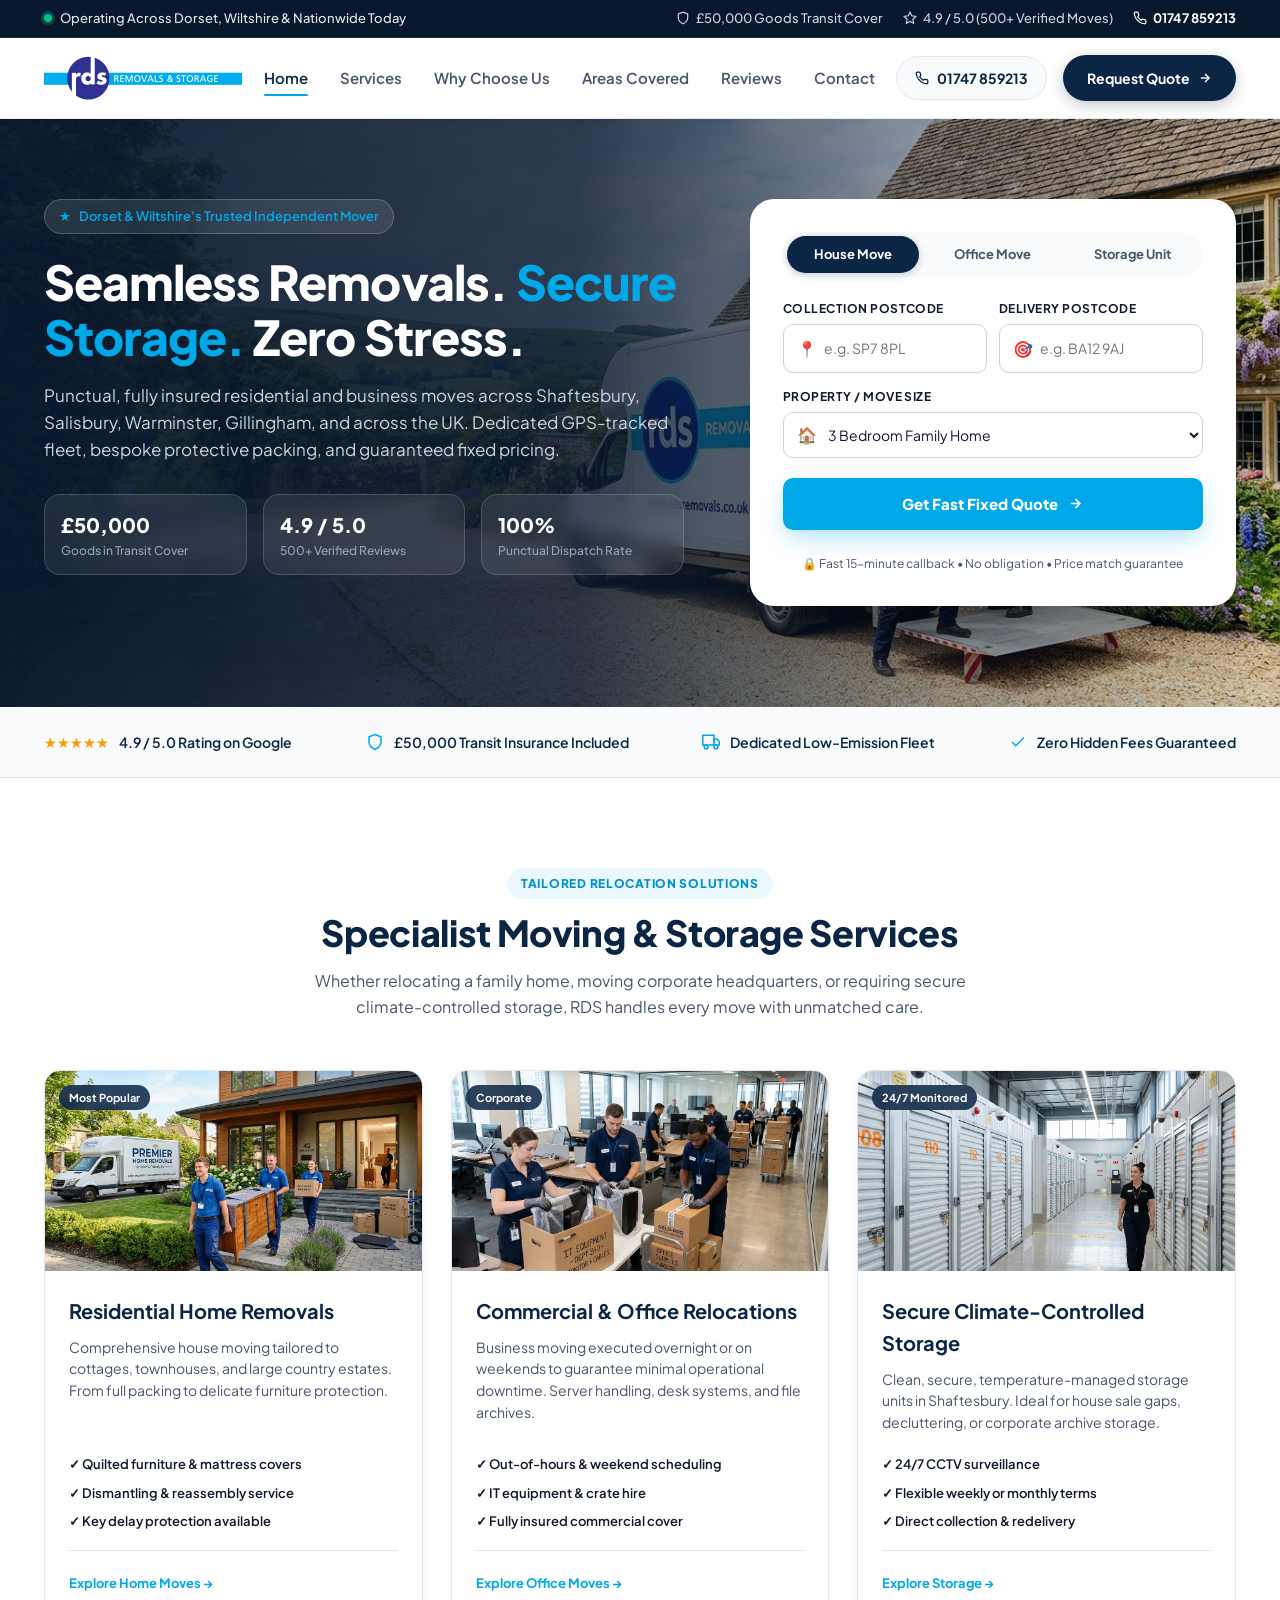
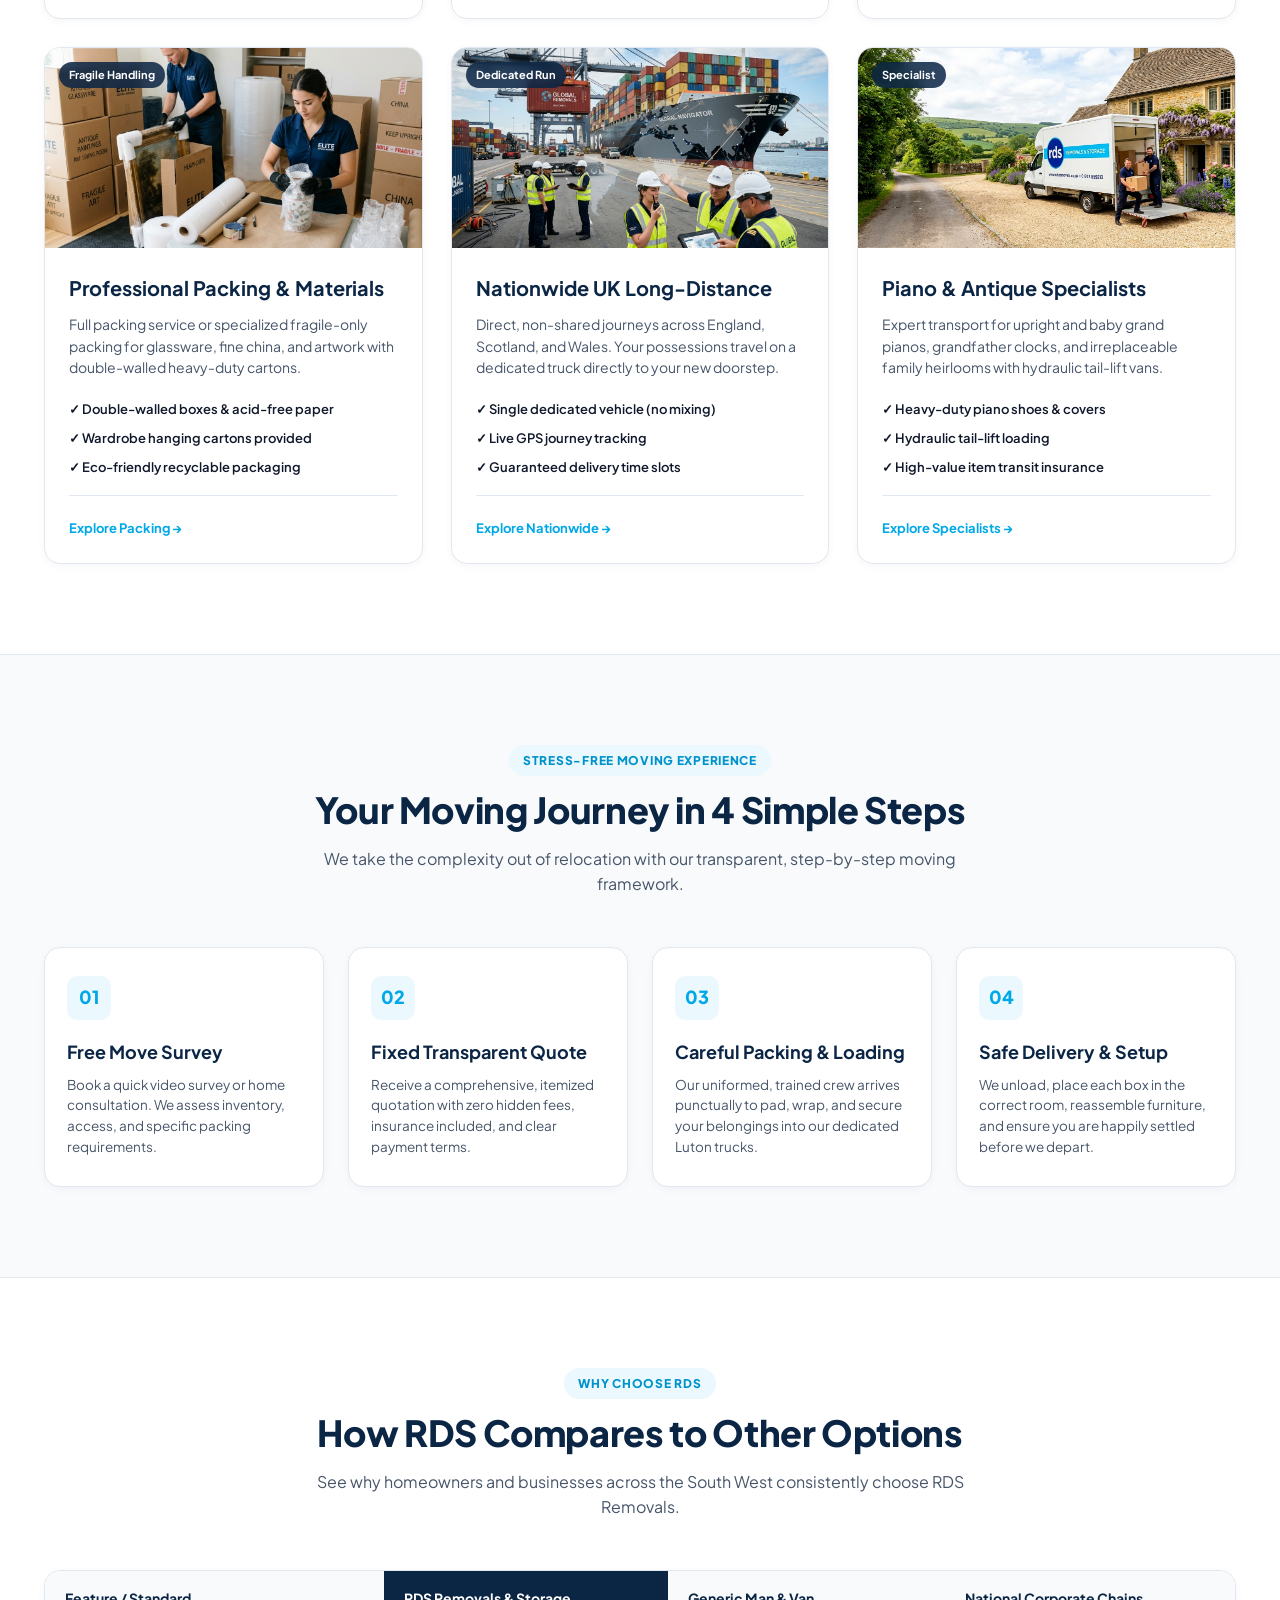
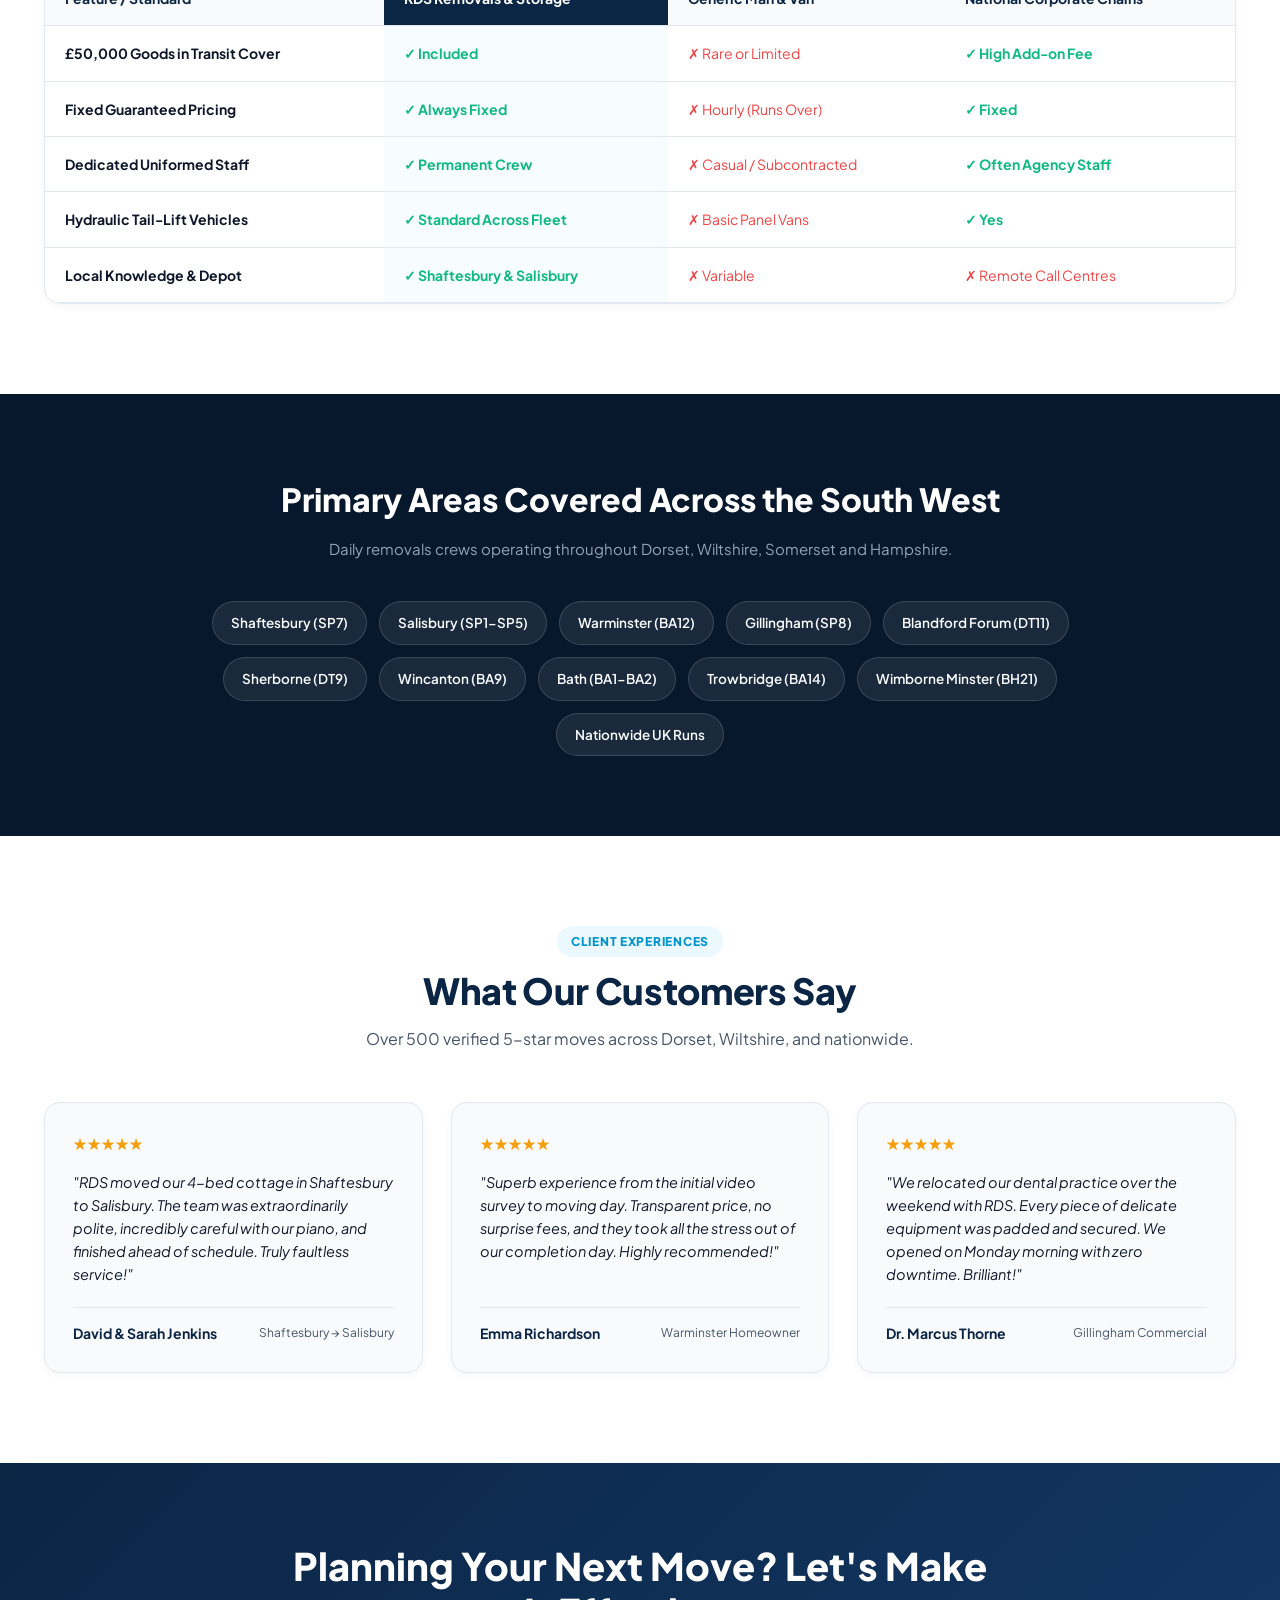
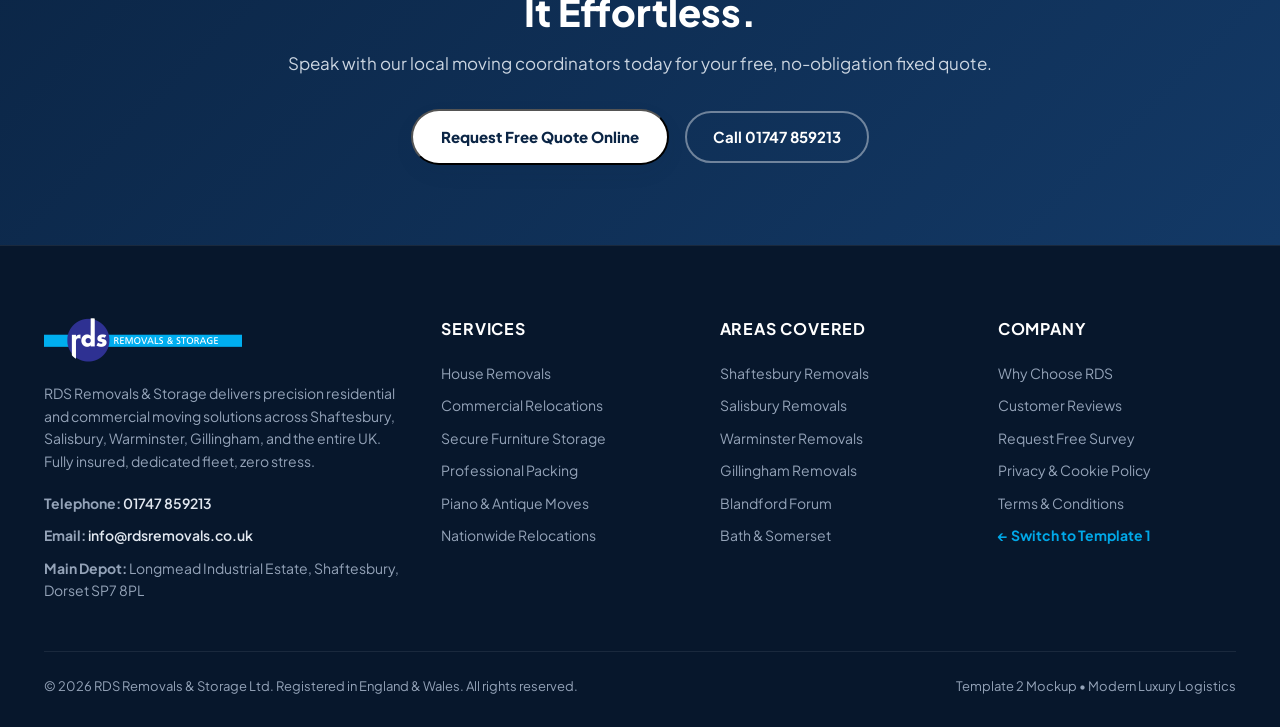
==== template2/index.html @ 4d780554 "feat: add template2 folder with modern luxury logistics mockup for RDS Removals" ====
<!DOCTYPE html>
<html lang="en">
<head>
  <meta charset="UTF-8">
  <meta name="viewport" content="width=device-width, initial-scale=1.0">
  <title>RDS Removals &amp; Storage | Modern Dorset &amp; Wiltshire Moving Specialists</title>
  <meta name="description" content="RDS Removals &amp; Storage delivers seamless residential and commercial moving solutions across Dorset, Wiltshire and nationwide. Fixed transparent pricing, fully insured.">
  
  <link rel="preconnect" href="https://fonts.googleapis.com">
  <link rel="preconnect" href="https://fonts.gstatic.com" crossorigin>
  <link href="https://fonts.googleapis.com/css2?family=Plus+Jakarta+Sans:ital,wght@0,300;0,400;0,500;0,600;0,700;0,800;1,400&display=swap" rel="stylesheet">
  
  <link rel="stylesheet" href="style.css">
</head>
<body>


  <!-- Top Announcement Bar -->
  <div class="top-announcement-bar">
    <div class="container top-bar-content">
      <div class="top-status-pill">
        <span class="status-dot"></span>
        <span>Operating Across Dorset, Wiltshire &amp; Nationwide Today</span>
      </div>
      <div class="top-highlights">
        <span class="top-highlight-item">
          <svg width="14" height="14" viewBox="0 0 24 24" fill="none" stroke="currentColor" stroke-width="2"><path d="M12 22s8-4 8-10V5l-8-3-8 3v7c0 6 8 10 8 10z"/></svg>
          £50,000 Goods Transit Cover
        </span>
        <span class="top-highlight-item">
          <svg width="14" height="14" viewBox="0 0 24 24" fill="none" stroke="currentColor" stroke-width="2"><polygon points="12 2 15.09 8.26 22 9.27 17 14.14 18.18 21.02 12 17.77 5.82 21.02 7 14.14 2 9.27 8.91 8.26 12 2"/></svg>
          4.9 / 5.0 (500+ Verified Moves)
        </span>
        <a href="tel:01747859213" class="top-phone-link">
          <svg width="14" height="14" viewBox="0 0 24 24" fill="none" stroke="currentColor" stroke-width="2"><path d="M22 16.92v3a2 2 0 0 1-2.18 2 19.79 19.79 0 0 1-8.63-3.07 19.5 19.5 0 0 1-6-6 19.79 19.79 0 0 1-3.07-8.67A2 2 0 0 1 4.11 2h3a2 2 0 0 1 2 1.72 12.84 12.84 0 0 0 .7 2.81 2 2 0 0 1-.45 2.11L8.09 9.91a16 16 0 0 0 6 6l1.27-1.27a2 2 0 0 1 2.11-.45 12.84 12.84 0 0 0 2.81.7A2 2 0 0 1 22 16.92z"/></svg>
          01747 859213
        </a>
      </div>
    </div>
  </div>

  <!-- Main Sticky Header -->
  <header class="site-header">
    <div class="container header-container">
      <a href="index.html" class="brand-identity">
        <img src="logo.png" alt="RDS Removals &amp; Storage Logo">
      </a>
      <nav class="navigation-links">
        <a href="index.html" class="nav-link active">Home</a><a href="services.html" class="nav-link ">Services</a><a href="about.html" class="nav-link ">Why Choose Us</a><a href="locations.html" class="nav-link ">Areas Covered</a><a href="reviews.html" class="nav-link ">Reviews</a><a href="contact.html" class="nav-link ">Contact</a>
      </nav>
      <button class="mobile-menu-trigger" aria-label="Toggle Navigation"><span></span><span></span><span></span></button>
      <div class="header-action-group">
        <a href="tel:01747859213" class="btn-header-call">
          <svg width="14" height="14" viewBox="0 0 24 24" fill="none" stroke="currentColor" stroke-width="2.2"><path d="M22 16.92v3a2 2 0 0 1-2.18 2 19.79 19.79 0 0 1-8.63-3.07 19.5 19.5 0 0 1-6-6 19.79 19.79 0 0 1-3.07-8.67A2 2 0 0 1 4.11 2h3a2 2 0 0 1 2 1.72 12.84 12.84 0 0 0 .7 2.81 2 2 0 0 1-.45 2.11L8.09 9.91a16 16 0 0 0 6 6l1.27-1.27a2 2 0 0 1 2.11-.45 12.84 12.84 0 0 0 2.81.7A2 2 0 0 1 22 16.92z"/></svg>
          <span>01747 859213</span>
        </a>
        <button class="btn-cta-quote open-quote-modal">
          <span>Request Quote</span>
          <svg width="14" height="14" viewBox="0 0 24 24" fill="none" stroke="currentColor" stroke-width="2.5"><line x1="5" y1="12" x2="19" y2="12"></line><polyline points="12 5 19 12 12 19"></polyline></svg>
        </button>
      </div>
    </div>
  </header>


  <!-- Hero Section with Interactive Quote Engine -->
  <section class="hero-showcase-section">
    <div class="container hero-showcase-grid">
      <div class="hero-info-column">
        <div class="hero-trust-tag">
          <span>★</span>
          <span>Dorset &amp; Wiltshire's Trusted Independent Mover</span>
        </div>
        
        <h1 class="hero-headline">
          Seamless Removals. <span>Secure Storage.</span> Zero Stress.
        </h1>

        <p class="hero-body-text">
          Punctual, fully insured residential and business moves across Shaftesbury, Salisbury, Warminster, Gillingham, and across the UK. Dedicated GPS-tracked fleet, bespoke protective packing, and guaranteed fixed pricing.
        </p>

        <div class="hero-key-highlights">
          <div class="highlight-box">
            <div class="highlight-box-num">£50,000</div>
            <div class="highlight-box-lbl">Goods in Transit Cover</div>
          </div>
          <div class="highlight-box">
            <div class="highlight-box-num">4.9 / 5.0</div>
            <div class="highlight-box-lbl">500+ Verified Reviews</div>
          </div>
          <div class="highlight-box">
            <div class="highlight-box-num">100%</div>
            <div class="highlight-box-lbl">Punctual Dispatch Rate</div>
          </div>
        </div>
      </div>

      <!-- Quick Quote Booking Engine Card -->
      <div class="quote-engine-card">
        <div class="quote-engine-tabs">
          <button class="quote-tab-btn active" data-tab="house">House Move</button>
          <button class="quote-tab-btn" data-tab="office">Office Move</button>
          <button class="quote-tab-btn" data-tab="storage">Storage Unit</button>
        </div>

        <form action="contact.html" method="GET" class="quote-engine-form">
          <input type="hidden" name="service" id="engineMoveType" value="House Removals">

          <div class="input-row-split">
            <div class="form-field-group">
              <label class="form-field-label">Collection Postcode</label>
              <div class="form-field-input-wrap">
                <span class="field-icon">📍</span>
                <input type="text" name="from_postcode" class="form-control" placeholder="e.g. SP7 8PL" required>
              </div>
            </div>
            <div class="form-field-group">
              <label class="form-field-label">Delivery Postcode</label>
              <div class="form-field-input-wrap">
                <span class="field-icon">🎯</span>
                <input type="text" name="to_postcode" class="form-control" placeholder="e.g. BA12 9AJ" required>
              </div>
            </div>
          </div>

          <div class="form-field-group">
            <label class="form-field-label">Property / Move Size</label>
            <div class="form-field-input-wrap">
              <span class="field-icon">🏠</span>
              <select name="property_size" class="form-control">
                <option value="1-bed">1 Bedroom Flat / Small Apartment</option>
                <option value="2-bed">2 Bedroom House / Flat</option>
                <option value="3-bed" selected>3 Bedroom Family Home</option>
                <option value="4-bed">4 Bedroom Detached House</option>
                <option value="5-bed">5+ Bedroom Country Estate</option>
                <option value="commercial">Commercial Office Space</option>
              </select>
            </div>
          </div>

          <button type="submit" class="btn-engine-submit">
            <span>Get Fast Fixed Quote</span>
            <svg width="15" height="15" viewBox="0 0 24 24" fill="none" stroke="currentColor" stroke-width="2.5"><line x1="5" y1="12" x2="19" y2="12"></line><polyline points="12 5 19 12 12 19"></polyline></svg>
          </button>
          <p class="quote-guarantee-note">🔒 Fast 15-minute callback &bull; No obligation &bull; Price match guarantee</p>
        </form>
      </div>
    </div>
  </section>

  <!-- Trust Strip -->
  <section class="trust-strip-section">
    <div class="container trust-strip-grid">
      <div class="trust-item-badge">
        <span class="trust-star-rating">★★★★★</span>
        <span>4.9 / 5.0 Rating on Google</span>
      </div>
      <div class="trust-item-badge">
        <svg width="18" height="18" viewBox="0 0 24 24" fill="none" stroke="#00A8E8" stroke-width="2"><path d="M12 22s8-4 8-10V5l-8-3-8 3v7c0 6 8 10 8 10z"/></svg>
        <span>£50,000 Transit Insurance Included</span>
      </div>
      <div class="trust-item-badge">
        <svg width="18" height="18" viewBox="0 0 24 24" fill="none" stroke="#00A8E8" stroke-width="2"><rect x="1" y="3" width="15" height="13"></rect><polygon points="16 8 20 8 23 11 23 16 16 16 16 8"></polygon><circle cx="5.5" cy="18.5" r="2.5"></circle><circle cx="18.5" cy="18.5" r="2.5"></circle></svg>
        <span>Dedicated Low-Emission Fleet</span>
      </div>
      <div class="trust-item-badge">
        <svg width="18" height="18" viewBox="0 0 24 24" fill="none" stroke="#00A8E8" stroke-width="2"><path d="M20 6L9 17l-5-5"/></svg>
        <span>Zero Hidden Fees Guaranteed</span>
      </div>
    </div>
  </section>

  <!-- Services Bento Grid -->
  <section class="services-bento-section">
    <div class="container">
      <div class="section-head-center">
        <span class="section-subtag">Tailored Relocation Solutions</span>
        <h2 class="section-title-lg">Specialist Moving &amp; Storage Services</h2>
        <p class="section-desc-lead">Whether relocating a family home, moving corporate headquarters, or requiring secure climate-controlled storage, RDS handles every move with unmatched care.</p>
      </div>

      <div class="bento-cards-grid">
        <!-- 1. Home Removals -->
        <div class="bento-card">
          <div class="bento-card-media">
            <img src="home-removals.jpg" alt="House Removals">
            <span class="bento-badge-overlay">Most Popular</span>
          </div>
          <div class="bento-card-body">
            <h3 class="bento-title">Residential Home Removals</h3>
            <p class="bento-text">Comprehensive house moving tailored to cottages, townhouses, and large country estates. From full packing to delicate furniture protection.</p>
            <ul class="bento-feature-list">
              <li class="bento-feature-item">✓ Quilted furniture &amp; mattress covers</li>
              <li class="bento-feature-item">✓ Dismantling &amp; reassembly service</li>
              <li class="bento-feature-item">✓ Key delay protection available</li>
            </ul>
            <div class="bento-card-footer">
              <a href="services.html" class="card-link-btn">Explore Home Moves &rarr;</a>
            </div>
          </div>
        </div>

        <!-- 2. Commercial Moves -->
        <div class="bento-card">
          <div class="bento-card-media">
            <img src="office-removals.jpg" alt="Office Relocations">
            <span class="bento-badge-overlay">Corporate</span>
          </div>
          <div class="bento-card-body">
            <h3 class="bento-title">Commercial &amp; Office Relocations</h3>
            <p class="bento-text">Business moving executed overnight or on weekends to guarantee minimal operational downtime. Server handling, desk systems, and file archives.</p>
            <ul class="bento-feature-list">
              <li class="bento-feature-item">✓ Out-of-hours &amp; weekend scheduling</li>
              <li class="bento-feature-item">✓ IT equipment &amp; crate hire</li>
              <li class="bento-feature-item">✓ Fully insured commercial cover</li>
            </ul>
            <div class="bento-card-footer">
              <a href="services.html" class="card-link-btn">Explore Office Moves &rarr;</a>
            </div>
          </div>
        </div>

        <!-- 3. Storage -->
        <div class="bento-card">
          <div class="bento-card-media">
            <img src="storage.jpg" alt="Secure Storage Units">
            <span class="bento-badge-overlay">24/7 Monitored</span>
          </div>
          <div class="bento-card-body">
            <h3 class="bento-title">Secure Climate-Controlled Storage</h3>
            <p class="bento-text">Clean, secure, temperature-managed storage units in Shaftesbury. Ideal for house sale gaps, decluttering, or corporate archive storage.</p>
            <ul class="bento-feature-list">
              <li class="bento-feature-item">✓ 24/7 CCTV surveillance</li>
              <li class="bento-feature-item">✓ Flexible weekly or monthly terms</li>
              <li class="bento-feature-item">✓ Direct collection &amp; redelivery</li>
            </ul>
            <div class="bento-card-footer">
              <a href="services.html" class="card-link-btn">Explore Storage &rarr;</a>
            </div>
          </div>
        </div>

        <!-- 4. Packing -->
        <div class="bento-card">
          <div class="bento-card-media">
            <img src="packing.jpg" alt="Packing Services">
            <span class="bento-badge-overlay">Fragile Handling</span>
          </div>
          <div class="bento-card-body">
            <h3 class="bento-title">Professional Packing &amp; Materials</h3>
            <p class="bento-text">Full packing service or specialized fragile-only packing for glassware, fine china, and artwork with double-walled heavy-duty cartons.</p>
            <ul class="bento-feature-list">
              <li class="bento-feature-item">✓ Double-walled boxes &amp; acid-free paper</li>
              <li class="bento-feature-item">✓ Wardrobe hanging cartons provided</li>
              <li class="bento-feature-item">✓ Eco-friendly recyclable packaging</li>
            </ul>
            <div class="bento-card-footer">
              <a href="services.html" class="card-link-btn">Explore Packing &rarr;</a>
            </div>
          </div>
        </div>

        <!-- 5. Nationwide -->
        <div class="bento-card">
          <div class="bento-card-media">
            <img src="international.jpg" alt="Nationwide Relocations">
            <span class="bento-badge-overlay">Dedicated Run</span>
          </div>
          <div class="bento-card-body">
            <h3 class="bento-title">Nationwide UK Long-Distance</h3>
            <p class="bento-text">Direct, non-shared journeys across England, Scotland, and Wales. Your possessions travel on a dedicated truck directly to your new doorstep.</p>
            <ul class="bento-feature-list">
              <li class="bento-feature-item">✓ Single dedicated vehicle (no mixing)</li>
              <li class="bento-feature-item">✓ Live GPS journey tracking</li>
              <li class="bento-feature-item">✓ Guaranteed delivery time slots</li>
            </ul>
            <div class="bento-card-footer">
              <a href="services.html" class="card-link-btn">Explore Nationwide &rarr;</a>
            </div>
          </div>
        </div>

        <!-- 6. Piano & Fine Art -->
        <div class="bento-card">
          <div class="bento-card-media">
            <img src="hero.jpg" alt="Piano &amp; Antique Removals">
            <span class="bento-badge-overlay">Specialist</span>
          </div>
          <div class="bento-card-body">
            <h3 class="bento-title">Piano &amp; Antique Specialists</h3>
            <p class="bento-text">Expert transport for upright and baby grand pianos, grandfather clocks, and irreplaceable family heirlooms with hydraulic tail-lift vans.</p>
            <ul class="bento-feature-list">
              <li class="bento-feature-item">✓ Heavy-duty piano shoes &amp; covers</li>
              <li class="bento-feature-item">✓ Hydraulic tail-lift loading</li>
              <li class="bento-feature-item">✓ High-value item transit insurance</li>
            </ul>
            <div class="bento-card-footer">
              <a href="services.html" class="card-link-btn">Explore Specialists &rarr;</a>
            </div>
          </div>
        </div>
      </div>
    </div>
  </section>

  <!-- 4-Step Moving Journey -->
  <section class="process-flow-section">
    <div class="container">
      <div class="section-head-center">
        <span class="section-subtag">Stress-Free Moving Experience</span>
        <h2 class="section-title-lg">Your Moving Journey in 4 Simple Steps</h2>
        <p class="section-desc-lead">We take the complexity out of relocation with our transparent, step-by-step moving framework.</p>
      </div>

      <div class="process-steps-grid">
        <div class="process-step-item">
          <div class="step-number-tag">01</div>
          <h3 class="step-title">Free Move Survey</h3>
          <p class="step-desc">Book a quick video survey or home consultation. We assess inventory, access, and specific packing requirements.</p>
        </div>

        <div class="process-step-item">
          <div class="step-number-tag">02</div>
          <h3 class="step-title">Fixed Transparent Quote</h3>
          <p class="step-desc">Receive a comprehensive, itemized quotation with zero hidden fees, insurance included, and clear payment terms.</p>
        </div>

        <div class="process-step-item">
          <div class="step-number-tag">03</div>
          <h3 class="step-title">Careful Packing &amp; Loading</h3>
          <p class="step-desc">Our uniformed, trained crew arrives punctually to pad, wrap, and secure your belongings into our dedicated Luton trucks.</p>
        </div>

        <div class="process-step-item">
          <div class="step-number-tag">04</div>
          <h3 class="step-title">Safe Delivery &amp; Setup</h3>
          <p class="step-desc">We unload, place each box in the correct room, reassemble furniture, and ensure you are happily settled before we depart.</p>
        </div>
      </div>
    </div>
  </section>

  <!-- Comparison Matrix -->
  <section class="comparison-section">
    <div class="container">
      <div class="section-head-center">
        <span class="section-subtag">Why Choose RDS</span>
        <h2 class="section-title-lg">How RDS Compares to Other Options</h2>
        <p class="section-desc-lead">See why homeowners and businesses across the South West consistently choose RDS Removals.</p>
      </div>

      <div class="comparison-table-wrap">
        <table class="comparison-table">
          <thead>
            <tr>
              <th>Feature / Standard</th>
              <th class="col-rds">RDS Removals &amp; Storage</th>
              <th>Generic Man &amp; Van</th>
              <th>National Corporate Chains</th>
            </tr>
          </thead>
          <tbody>
            <tr>
              <td><strong>£50,000 Goods in Transit Cover</strong></td>
              <td class="col-rds"><span class="check-icon">✓ Included</span></td>
              <td><span class="cross-icon">✗ Rare or Limited</span></td>
              <td><span class="check-icon">✓ High Add-on Fee</span></td>
            </tr>
            <tr>
              <td><strong>Fixed Guaranteed Pricing</strong></td>
              <td class="col-rds"><span class="check-icon">✓ Always Fixed</span></td>
              <td><span class="cross-icon">✗ Hourly (Runs Over)</span></td>
              <td><span class="check-icon">✓ Fixed</span></td>
            </tr>
            <tr>
              <td><strong>Dedicated Uniformed Staff</strong></td>
              <td class="col-rds"><span class="check-icon">✓ Permanent Crew</span></td>
              <td><span class="cross-icon">✗ Casual / Subcontracted</span></td>
              <td><span class="check-icon">✓ Often Agency Staff</span></td>
            </tr>
            <tr>
              <td><strong>Hydraulic Tail-Lift Vehicles</strong></td>
              <td class="col-rds"><span class="check-icon">✓ Standard Across Fleet</span></td>
              <td><span class="cross-icon">✗ Basic Panel Vans</span></td>
              <td><span class="check-icon">✓ Yes</span></td>
            </tr>
            <tr>
              <td><strong>Local Knowledge &amp; Depot</strong></td>
              <td class="col-rds"><span class="check-icon">✓ Shaftesbury &amp; Salisbury</span></td>
              <td><span class="cross-icon">✗ Variable</span></td>
              <td><span class="cross-icon">✗ Remote Call Centres</span></td>
            </tr>
          </tbody>
        </table>
      </div>
    </div>
  </section>

  <!-- Dorset & Wiltshire Towns Coverage -->
  <section class="coverage-radar-section">
    <div class="container">
      <div class="coverage-head-wrap">
        <h2>Primary Areas Covered Across the South West</h2>
        <p style="color: #94A3B8; font-size: 15px;">Daily removals crews operating throughout Dorset, Wiltshire, Somerset and Hampshire.</p>
      </div>

      <div class="town-pills-wrap">
        <a href="locations.html" class="town-pill-item">Shaftesbury (SP7)</a>
        <a href="locations.html" class="town-pill-item">Salisbury (SP1-SP5)</a>
        <a href="locations.html" class="town-pill-item">Warminster (BA12)</a>
        <a href="locations.html" class="town-pill-item">Gillingham (SP8)</a>
        <a href="locations.html" class="town-pill-item">Blandford Forum (DT11)</a>
        <a href="locations.html" class="town-pill-item">Sherborne (DT9)</a>
        <a href="locations.html" class="town-pill-item">Wincanton (BA9)</a>
        <a href="locations.html" class="town-pill-item">Bath (BA1-BA2)</a>
        <a href="locations.html" class="town-pill-item">Trowbridge (BA14)</a>
        <a href="locations.html" class="town-pill-item">Wimborne Minster (BH21)</a>
        <a href="locations.html" class="town-pill-item">Nationwide UK Runs</a>
      </div>
    </div>
  </section>

  <!-- Reviews Section -->
  <section class="reviews-wall-section">
    <div class="container">
      <div class="section-head-center">
        <span class="section-subtag">Client Experiences</span>
        <h2 class="section-title-lg">What Our Customers Say</h2>
        <p class="section-desc-lead">Over 500 verified 5-star moves across Dorset, Wiltshire, and nationwide.</p>
      </div>

      <div class="reviews-grid-deck">
        <div class="review-card-item">
          <div class="review-card-stars">★★★★★</div>
          <p class="review-card-quote">"RDS moved our 4-bed cottage in Shaftesbury to Salisbury. The team was extraordinarily polite, incredibly careful with our piano, and finished ahead of schedule. Truly faultless service!"</p>
          <div class="reviewer-meta">
            <span class="reviewer-name">David &amp; Sarah Jenkins</span>
            <span class="reviewer-loc">Shaftesbury &rarr; Salisbury</span>
          </div>
        </div>

        <div class="review-card-item">
          <div class="review-card-stars">★★★★★</div>
          <p class="review-card-quote">"Superb experience from the initial video survey to moving day. Transparent price, no surprise fees, and they took all the stress out of our completion day. Highly recommended!"</p>
          <div class="reviewer-meta">
            <span class="reviewer-name">Emma Richardson</span>
            <span class="reviewer-loc">Warminster Homeowner</span>
          </div>
        </div>

        <div class="review-card-item">
          <div class="review-card-stars">★★★★★</div>
          <p class="review-card-quote">"We relocated our dental practice over the weekend with RDS. Every piece of delicate equipment was padded and secured. We opened on Monday morning with zero downtime. Brilliant!"</p>
          <div class="reviewer-meta">
            <span class="reviewer-name">Dr. Marcus Thorne</span>
            <span class="reviewer-loc">Gillingham Commercial</span>
          </div>
        </div>
      </div>
    </div>
  </section>

  <!-- CTA Banner -->
  <section class="action-banner-section">
    <div class="container action-banner-box">
      <h2 class="action-banner-title">Planning Your Next Move? Let's Make It Effortless.</h2>
      <p class="action-banner-sub">Speak with our local moving coordinators today for your free, no-obligation fixed quote.</p>
      <div class="action-banner-buttons">
        <button class="btn-banner-white open-quote-modal">Request Free Quote Online</button>
        <a href="tel:01747859213" class="btn-banner-outline">Call 01747 859213</a>
      </div>
    </div>
  </section>


  <!-- Footer -->
  <footer class="site-footer">
    <div class="container">
      <div class="footer-top-grid">
        <div class="footer-col-brand">
          <img src="logo.png" alt="RDS Removals">
          <p class="footer-bio">
            RDS Removals &amp; Storage delivers precision residential and commercial moving solutions across Shaftesbury, Salisbury, Warminster, Gillingham, and the entire UK. Fully insured, dedicated fleet, zero stress.
          </p>
          <div class="footer-contact-items">
            <div><strong>Telephone:</strong> <a href="tel:01747859213">01747 859213</a></div>
            <div><strong>Email:</strong> <a href="mailto:info@rdsremovals.co.uk">info@rdsremovals.co.uk</a></div>
            <div><strong>Main Depot:</strong> Longmead Industrial Estate, Shaftesbury, Dorset SP7 8PL</div>
          </div>
        </div>

        <div>
          <h4 class="footer-heading">Services</h4>
          <ul class="footer-nav-list">
            <li><a href="services.html">House Removals</a></li>
            <li><a href="services.html">Commercial Relocations</a></li>
            <li><a href="services.html">Secure Furniture Storage</a></li>
            <li><a href="services.html">Professional Packing</a></li>
            <li><a href="services.html">Piano &amp; Antique Moves</a></li>
            <li><a href="services.html">Nationwide Relocations</a></li>
          </ul>
        </div>

        <div>
          <h4 class="footer-heading">Areas Covered</h4>
          <ul class="footer-nav-list">
            <li><a href="locations.html">Shaftesbury Removals</a></li>
            <li><a href="locations.html">Salisbury Removals</a></li>
            <li><a href="locations.html">Warminster Removals</a></li>
            <li><a href="locations.html">Gillingham Removals</a></li>
            <li><a href="locations.html">Blandford Forum</a></li>
            <li><a href="locations.html">Bath &amp; Somerset</a></li>
          </ul>
        </div>

        <div>
          <h4 class="footer-heading">Company</h4>
          <ul class="footer-nav-list">
            <li><a href="about.html">Why Choose RDS</a></li>
            <li><a href="reviews.html">Customer Reviews</a></li>
            <li><a href="contact.html">Request Free Survey</a></li>
            <li><a href="#">Privacy &amp; Cookie Policy</a></li>
            <li><a href="#">Terms &amp; Conditions</a></li>
            <li><a href="../index.html" style="color: var(--accent-cyan); font-weight: bold;">&larr; Switch to Template 1</a></li>
          </ul>
        </div>
      </div>

      <div class="footer-bottom-bar">
        <p>&copy; 2026 RDS Removals &amp; Storage Ltd. Registered in England &amp; Wales. All rights reserved.</p>
        <p>Template 2 Mockup &bull; Modern Luxury Logistics</p>
      </div>
    </div>
  </footer>

  <!-- Instant Quote Modal -->
  <div class="modal-overlay" id="quoteModal">
    <div class="modal-dialog-box">
      <button class="modal-close-trigger" aria-label="Close">&times;</button>
      <h3 style="font-size: 24px; font-weight: 800; color: var(--primary-navy); margin-bottom: 6px;">Request Your Free Move Quote</h3>
      <p style="font-size: 14px; color: var(--text-muted); margin-bottom: 20px;">Fixed transparent quote with zero obligation. We typically respond within 15 minutes.</p>
      
      <form action="contact.html" method="GET" class="quote-engine-form">
        <div class="input-row-split">
          <div class="form-field-group">
            <label class="form-field-label">Moving From (Postcode)</label>
            <input type="text" name="from_pc" class="form-control" placeholder="e.g. SP7 8PL" required style="padding-left: 14px;">
          </div>
          <div class="form-field-group">
            <label class="form-field-label">Moving To (Postcode)</label>
            <input type="text" name="to_pc" class="form-control" placeholder="e.g. BA12 9AJ" required style="padding-left: 14px;">
          </div>
        </div>

        <div class="form-field-group">
          <label class="form-field-label">Full Name</label>
          <input type="text" name="name" class="form-control" placeholder="Your name" required style="padding-left: 14px;">
        </div>

        <div class="input-row-split">
          <div class="form-field-group">
            <label class="form-field-label">Phone Number</label>
            <input type="tel" name="phone" class="form-control" placeholder="e.g. 07123 456789" required style="padding-left: 14px;">
          </div>
          <div class="form-field-group">
            <label class="form-field-label">Move Size</label>
            <select name="size" class="form-control" style="padding-left: 14px;">
              <option>1-2 Bedroom Property</option>
              <option selected>3-4 Bedroom Property</option>
              <option>5+ Bedroom Executive Home</option>
              <option>Commercial / Office Move</option>
              <option>Self Storage Only</option>
            </select>
          </div>
        </div>

        <button type="submit" class="btn-engine-submit">
          <span>Submit Free Quote Request</span>
          <svg width="14" height="14" viewBox="0 0 24 24" fill="none" stroke="currentColor" stroke-width="2.5"><line x1="5" y1="12" x2="19" y2="12"></line><polyline points="12 5 19 12 12 19"></polyline></svg>
        </button>
        <p class="quote-guarantee-note">🔒 Your details are secure and never shared. £50,000 Goods in Transit Cover included.</p>
      </form>
    </div>
  </div>

  <script src="script.js"></script>


</body>
</html>
---- template2/style.css ----
/* ==========================================================================
   RDS Removals & Storage - Template 2 (Modern Luxury Logistics Theme)
   ========================================================================== */

:root {
  /* Brand Color System */
  --primary-navy: #0B2545;
  --primary-navy-dark: #07172C;
  --primary-navy-light: #133966;
  --accent-cyan: #00A8E8;
  --accent-cyan-hover: #0093CB;
  --accent-cyan-light: #EBF8FE;
  --accent-cyan-glow: rgba(0, 168, 232, 0.25);
  --gold-star: #F59E0B;
  --gold-light: #FEF3C7;
  
  /* Neutral Gradients & Tints */
  --bg-main: #FFFFFF;
  --bg-surface: #F8FAFC;
  --bg-surface-elevated: #FFFFFF;
  --bg-alt: #F1F5F9;
  --border-subtle: #E2E8F0;
  --border-strong: #CBD5E1;
  --text-main: #0F172A;
  --text-muted: #475569;
  --text-light: #94A3B8;

  /* Typography */
  --font-family: 'Plus Jakarta Sans', -apple-system, BlinkMacSystemFont, 'Segoe UI', Roboto, Helvetica, Arial, sans-serif;
  
  /* Shadows & Radius */
  --radius-xs: 6px;
  --radius-sm: 10px;
  --radius-md: 16px;
  --radius-lg: 24px;
  --radius-xl: 32px;
  --radius-full: 9999px;

  --shadow-sm: 0 2px 8px rgba(11, 37, 69, 0.04);
  --shadow-md: 0 8px 24px -4px rgba(11, 37, 69, 0.08);
  --shadow-lg: 0 16px 36px -6px rgba(11, 37, 69, 0.12);
  --shadow-xl: 0 24px 54px -10px rgba(11, 37, 69, 0.16);
  --shadow-cyan: 0 10px 25px -4px rgba(0, 168, 232, 0.35);

  --transition-fast: 0.18s cubic-bezier(0.16, 1, 0.3, 1);
  --transition-smooth: 0.28s cubic-bezier(0.16, 1, 0.3, 1);
}

/* Base Resets */
*, *::before, *::after {
  box-sizing: border-box;
  margin: 0;
  padding: 0;
}

html {
  scroll-behavior: smooth;
  font-size: 16px;
  -webkit-text-size-adjust: 100%;
}

body {
  font-family: var(--font-family);
  color: var(--text-main);
  background-color: var(--bg-main);
  line-height: 1.6;
  -webkit-font-smoothing: antialiased;
  -moz-osx-font-smoothing: grayscale;
  overflow-x: hidden;
}

img {
  max-width: 100%;
  height: auto;
  display: block;
}

a {
  color: inherit;
  text-decoration: none;
  transition: var(--transition-fast);
}

button, input, select, textarea {
  font: inherit;
}

.container {
  width: 100%;
  max-width: 1240px;
  margin: 0 auto;
  padding: 0 24px;
}

/* ==========================================================================
   Header & Navigation
   ========================================================================== */
.top-announcement-bar {
  background: var(--primary-navy-dark);
  color: #E2E8F0;
  font-size: 13px;
  font-weight: 500;
  padding: 8px 0;
  border-bottom: 1px solid rgba(255, 255, 255, 0.08);
}

.top-bar-content {
  display: flex;
  justify-content: space-between;
  align-items: center;
}

.top-status-pill {
  display: inline-flex;
  align-items: center;
  gap: 8px;
}

.status-dot {
  width: 8px;
  height: 8px;
  background-color: #10B981;
  border-radius: 50%;
  box-shadow: 0 0 0 3px rgba(16, 185, 129, 0.3);
  animation: pulseDot 2s infinite;
}

@keyframes pulseDot {
  0% { transform: scale(0.95); box-shadow: 0 0 0 0 rgba(16, 185, 129, 0.7); }
  70% { transform: scale(1); box-shadow: 0 0 0 6px rgba(16, 185, 129, 0); }
  100% { transform: scale(0.95); box-shadow: 0 0 0 0 rgba(16, 185, 129, 0); }
}

.top-highlights {
  display: flex;
  align-items: center;
  gap: 20px;
}

.top-highlight-item {
  display: inline-flex;
  align-items: center;
  gap: 6px;
  color: #CBD5E1;
}

.top-phone-link {
  color: #FFFFFF;
  font-weight: 700;
  display: inline-flex;
  align-items: center;
  gap: 6px;
}

.top-phone-link:hover {
  color: var(--accent-cyan);
}

/* Sticky Glass Header */
.site-header {
  position: sticky;
  top: 0;
  z-index: 100;
  background: rgba(255, 255, 255, 0.94);
  backdrop-filter: blur(16px);
  -webkit-backdrop-filter: blur(16px);
  border-bottom: 1px solid rgba(226, 232, 240, 0.8);
  box-shadow: var(--shadow-sm);
  transition: var(--transition-smooth);
}

.header-container {
  display: flex;
  justify-content: space-between;
  align-items: center;
  height: 80px;
}

.brand-identity {
  display: flex;
  align-items: center;
  gap: 12px;
}

.brand-identity img {
  height: 48px;
  width: auto;
  object-fit: contain;
}

.navigation-links {
  display: flex;
  align-items: center;
  gap: 32px;
}

.nav-link {
  font-size: 15px;
  font-weight: 600;
  color: var(--text-muted);
  position: relative;
  padding: 6px 0;
}

.nav-link:hover, .nav-link.active {
  color: var(--primary-navy);
}

.nav-link.active::after {
  content: '';
  position: absolute;
  bottom: 0;
  left: 0;
  width: 100%;
  height: 2px;
  background: var(--accent-cyan);
  border-radius: var(--radius-full);
}

.header-action-group {
  display: flex;
  align-items: center;
  gap: 16px;
}

.btn-header-call {
  display: inline-flex;
  align-items: center;
  gap: 8px;
  padding: 10px 18px;
  border-radius: var(--radius-full);
  background: var(--bg-surface);
  border: 1px solid var(--border-subtle);
  color: var(--primary-navy);
  font-size: 14px;
  font-weight: 700;
}

.btn-header-call:hover {
  background: #E2E8F0;
  color: var(--primary-navy);
}

.btn-cta-quote {
  display: inline-flex;
  align-items: center;
  gap: 8px;
  padding: 12px 24px;
  border-radius: var(--radius-full);
  background: var(--primary-navy);
  color: #FFFFFF;
  font-size: 14px;
  font-weight: 700;
  box-shadow: 0 4px 14px rgba(11, 37, 69, 0.25);
  border: none;
  cursor: pointer;
  transition: var(--transition-fast);
}

.btn-cta-quote:hover {
  background: var(--accent-cyan);
  box-shadow: var(--shadow-cyan);
  transform: translateY(-1px);
}

.mobile-menu-trigger {
  display: none;
  background: none;
  border: none;
  cursor: pointer;
  padding: 8px;
}

/* ==========================================================================
   Hero Section - Modern Split with Interactive Booking Tabs
   ========================================================================== */
.hero-showcase-section {
  position: relative;
  background-color: #0A192F;
  background-image: 
    linear-gradient(90deg, rgba(10, 25, 47, 0.95) 0%, rgba(10, 25, 47, 0.85) 45%, rgba(10, 25, 47, 0.4) 75%, rgba(10, 25, 47, 0.15) 100%),
    url('hero.jpg');
  background-position: center right;
  background-size: cover;
  background-repeat: no-repeat;
  color: #FFFFFF;
  padding: 80px 0 100px 0;
  overflow: hidden;
}

.hero-showcase-grid {
  display: grid;
  grid-template-columns: 1.15fr 0.85fr;
  gap: 48px;
  align-items: center;
}

.hero-info-column {
  max-width: 640px;
}

.hero-trust-tag {
  display: inline-flex;
  align-items: center;
  gap: 8px;
  padding: 6px 14px;
  background: rgba(255, 255, 255, 0.1);
  border: 1px solid rgba(255, 255, 255, 0.2);
  border-radius: var(--radius-full);
  font-size: 13px;
  font-weight: 600;
  color: var(--accent-cyan);
  margin-bottom: 20px;
  backdrop-filter: blur(8px);
}

.hero-headline {
  font-size: 48px;
  font-weight: 800;
  line-height: 1.15;
  letter-spacing: -0.02em;
  margin-bottom: 18px;
  color: #FFFFFF;
}

.hero-headline span {
  color: var(--accent-cyan);
}

.hero-body-text {
  font-size: 17px;
  color: #CBD5E1;
  line-height: 1.6;
  margin-bottom: 30px;
}

.hero-key-highlights {
  display: grid;
  grid-template-columns: repeat(3, 1fr);
  gap: 16px;
  margin-bottom: 32px;
}

.highlight-box {
  background: rgba(255, 255, 255, 0.08);
  border: 1px solid rgba(255, 255, 255, 0.15);
  border-radius: var(--radius-md);
  padding: 14px 16px;
  backdrop-filter: blur(8px);
}

.highlight-box-num {
  font-size: 20px;
  font-weight: 800;
  color: #FFFFFF;
}

.highlight-box-lbl {
  font-size: 12px;
  color: #94A3B8;
  font-weight: 500;
}

/* Interactive Quick Quote Engine Card */
.quote-engine-card {
  background: #FFFFFF;
  border-radius: var(--radius-lg);
  padding: 32px;
  color: var(--text-main);
  box-shadow: 0 25px 60px -15px rgba(0, 0, 0, 0.4);
  border: 1px solid rgba(255, 255, 255, 0.8);
}

.quote-engine-tabs {
  display: flex;
  gap: 8px;
  background: var(--bg-surface);
  padding: 4px;
  border-radius: var(--radius-full);
  margin-bottom: 22px;
}

.quote-tab-btn {
  flex: 1;
  text-align: center;
  padding: 8px 14px;
  border-radius: var(--radius-full);
  border: none;
  background: none;
  font-size: 13px;
  font-weight: 700;
  color: var(--text-muted);
  cursor: pointer;
  transition: var(--transition-fast);
}

.quote-tab-btn.active {
  background: var(--primary-navy);
  color: #FFFFFF;
  box-shadow: 0 2px 8px rgba(11, 37, 69, 0.2);
}

.quote-engine-form {
  display: flex;
  flex-direction: column;
  gap: 14px;
}

.input-row-split {
  display: grid;
  grid-template-columns: 1fr 1fr;
  gap: 12px;
}

.form-field-group {
  display: flex;
  flex-direction: column;
  gap: 6px;
}

.form-field-label {
  font-size: 12px;
  font-weight: 700;
  color: var(--text-main);
  text-transform: uppercase;
  letter-spacing: 0.04em;
}

.form-field-input-wrap {
  position: relative;
  display: flex;
  align-items: center;
}

.field-icon {
  position: absolute;
  left: 14px;
  color: var(--text-light);
  pointer-events: none;
}

.form-control {
  width: 100%;
  padding: 12px 14px 12px 40px;
  border: 1px solid var(--border-strong);
  border-radius: var(--radius-sm);
  font-size: 14px;
  color: var(--text-main);
  background: #FFFFFF;
  transition: var(--transition-fast);
}

.form-control:focus {
  outline: none;
  border-color: var(--accent-cyan);
  box-shadow: 0 0 0 3px var(--accent-cyan-glow);
}

.btn-engine-submit {
  width: 100%;
  padding: 14px;
  border-radius: var(--radius-sm);
  background: var(--accent-cyan);
  color: #FFFFFF;
  font-size: 15px;
  font-weight: 800;
  border: none;
  cursor: pointer;
  display: flex;
  justify-content: center;
  align-items: center;
  gap: 10px;
  box-shadow: var(--shadow-cyan);
  transition: var(--transition-fast);
  margin-top: 6px;
}

.btn-engine-submit:hover {
  background: var(--accent-cyan-hover);
  transform: translateY(-2px);
}

.quote-guarantee-note {
  text-align: center;
  font-size: 12px;
  color: var(--text-muted);
  margin-top: 10px;
}

/* ==========================================================================
   Trust & Accreditations Ribbon
   ========================================================================== */
.trust-strip-section {
  background: var(--bg-surface);
  border-bottom: 1px solid var(--border-subtle);
  padding: 24px 0;
}

.trust-strip-grid {
  display: flex;
  justify-content: space-between;
  align-items: center;
  flex-wrap: wrap;
  gap: 20px;
}

.trust-item-badge {
  display: flex;
  align-items: center;
  gap: 10px;
  font-size: 14px;
  font-weight: 600;
  color: var(--primary-navy);
}

.trust-star-rating {
  color: var(--gold-star);
  display: inline-flex;
  gap: 2px;
}

/* ==========================================================================
   Services Grid - Modern Bento Box
   ========================================================================== */
.services-bento-section {
  padding: 90px 0;
  background: #FFFFFF;
}

.section-head-center {
  text-align: center;
  max-width: 680px;
  margin: 0 auto 50px auto;
}

.section-subtag {
  display: inline-block;
  padding: 6px 14px;
  background: var(--accent-cyan-light);
  color: var(--accent-cyan-hover);
  font-size: 12px;
  font-weight: 800;
  text-transform: uppercase;
  letter-spacing: 0.06em;
  border-radius: var(--radius-full);
  margin-bottom: 12px;
}

.section-title-lg {
  font-size: 36px;
  font-weight: 800;
  color: var(--primary-navy);
  line-height: 1.2;
  letter-spacing: -0.01em;
  margin-bottom: 14px;
}

.section-desc-lead {
  font-size: 16px;
  color: var(--text-muted);
  line-height: 1.6;
}

.bento-cards-grid {
  display: grid;
  grid-template-columns: repeat(3, 1fr);
  gap: 28px;
}

.bento-card {
  background: #FFFFFF;
  border: 1px solid var(--border-subtle);
  border-radius: var(--radius-md);
  overflow: hidden;
  box-shadow: var(--shadow-sm);
  transition: var(--transition-smooth);
  display: flex;
  flex-direction: column;
}

.bento-card:hover {
  transform: translateY(-6px);
  box-shadow: var(--shadow-xl);
  border-color: #CBD5E1;
}

.bento-card-media {
  position: relative;
  height: 200px;
  overflow: hidden;
}

.bento-card-media img {
  width: 100%;
  height: 100%;
  object-fit: cover;
  transition: transform 0.5s ease;
}

.bento-card:hover .bento-card-media img {
  transform: scale(1.06);
}

.bento-badge-overlay {
  position: absolute;
  top: 14px;
  left: 14px;
  background: rgba(11, 37, 69, 0.85);
  color: #FFFFFF;
  font-size: 11px;
  font-weight: 700;
  padding: 4px 10px;
  border-radius: var(--radius-full);
  backdrop-filter: blur(4px);
}

.bento-card-body {
  padding: 24px;
  display: flex;
  flex-direction: column;
  flex-grow: 1;
}

.bento-title {
  font-size: 20px;
  font-weight: 700;
  color: var(--primary-navy);
  margin-bottom: 10px;
}

.bento-text {
  font-size: 14px;
  color: var(--text-muted);
  line-height: 1.55;
  margin-bottom: 20px;
  flex-grow: 1;
}

.bento-feature-list {
  list-style: none;
  display: flex;
  flex-direction: column;
  gap: 8px;
  margin-bottom: 22px;
  padding-bottom: 18px;
  border-bottom: 1px solid var(--border-subtle);
}

.bento-feature-item {
  display: flex;
  align-items: center;
  gap: 8px;
  font-size: 13px;
  font-weight: 600;
  color: var(--text-main);
}

.bento-card-footer {
  display: flex;
  justify-content: space-between;
  align-items: center;
}

.card-link-btn {
  font-size: 13px;
  font-weight: 700;
  color: var(--accent-cyan);
  display: inline-flex;
  align-items: center;
  gap: 6px;
}

.card-link-btn:hover {
  color: var(--primary-navy);
  gap: 9px;
}

/* ==========================================================================
   Process Section - 4 Steps to Moving Day
   ========================================================================== */
.process-flow-section {
  padding: 90px 0;
  background: var(--bg-surface);
  border-top: 1px solid var(--border-subtle);
  border-bottom: 1px solid var(--border-subtle);
}

.process-steps-grid {
  display: grid;
  grid-template-columns: repeat(4, 1fr);
  gap: 24px;
  position: relative;
}

.process-step-item {
  background: #FFFFFF;
  border: 1px solid var(--border-subtle);
  border-radius: var(--radius-md);
  padding: 28px 22px;
  position: relative;
  box-shadow: var(--shadow-sm);
  transition: var(--transition-smooth);
}

.process-step-item:hover {
  transform: translateY(-4px);
  box-shadow: var(--shadow-lg);
  border-color: var(--accent-cyan);
}

.step-number-tag {
  width: 44px;
  height: 44px;
  border-radius: var(--radius-sm);
  background: var(--accent-cyan-light);
  color: var(--accent-cyan);
  display: flex;
  align-items: center;
  justify-content: center;
  font-size: 18px;
  font-weight: 800;
  margin-bottom: 18px;
}

.step-title {
  font-size: 18px;
  font-weight: 700;
  color: var(--primary-navy);
  margin-bottom: 8px;
}

.step-desc {
  font-size: 13.5px;
  color: var(--text-muted);
  line-height: 1.55;
}

/* ==========================================================================
   Comparison Table Section
   ========================================================================== */
.comparison-section {
  padding: 90px 0;
  background: #FFFFFF;
}

.comparison-table-wrap {
  overflow-x: auto;
  border-radius: var(--radius-md);
  border: 1px solid var(--border-subtle);
  box-shadow: var(--shadow-sm);
}

.comparison-table {
  width: 100%;
  border-collapse: collapse;
  text-align: left;
}

.comparison-table th, .comparison-table td {
  padding: 16px 20px;
  border-bottom: 1px solid var(--border-subtle);
  font-size: 14px;
}

.comparison-table th {
  background: var(--bg-surface);
  font-weight: 700;
  color: var(--primary-navy);
}

.comparison-table th.col-rds {
  background: var(--primary-navy);
  color: #FFFFFF;
}

.comparison-table td.col-rds {
  background: rgba(0, 168, 232, 0.03);
  font-weight: 600;
  color: var(--primary-navy);
}

.check-icon {
  color: #10B981;
  font-weight: bold;
}

.cross-icon {
  color: #EF4444;
}

/* ==========================================================================
   Towns & Coverage Section
   ========================================================================== */
.coverage-radar-section {
  padding: 80px 0;
  background: var(--primary-navy-dark);
  color: #FFFFFF;
}

.coverage-head-wrap {
  text-align: center;
  margin-bottom: 40px;
}

.coverage-head-wrap h2 {
  font-size: 32px;
  font-weight: 800;
  margin-bottom: 12px;
}

.town-pills-wrap {
  display: flex;
  flex-wrap: wrap;
  gap: 12px;
  justify-content: center;
  max-width: 900px;
  margin: 0 auto;
}

.town-pill-item {
  background: rgba(255, 255, 255, 0.08);
  border: 1px solid rgba(255, 255, 255, 0.15);
  color: #F8FAFC;
  padding: 10px 18px;
  border-radius: var(--radius-full);
  font-size: 13.5px;
  font-weight: 600;
  transition: var(--transition-fast);
}

.town-pill-item:hover {
  background: var(--accent-cyan);
  color: #FFFFFF;
  border-color: var(--accent-cyan);
  transform: translateY(-2px);
}

/* ==========================================================================
   Reviews & Testimonials Carousel
   ========================================================================== */
.reviews-wall-section {
  padding: 90px 0;
  background: #FFFFFF;
}

.reviews-grid-deck {
  display: grid;
  grid-template-columns: repeat(3, 1fr);
  gap: 28px;
}

.review-card-item {
  background: var(--bg-surface);
  border: 1px solid var(--border-subtle);
  border-radius: var(--radius-md);
  padding: 28px;
  box-shadow: var(--shadow-sm);
  display: flex;
  flex-direction: column;
}

.review-card-stars {
  color: var(--gold-star);
  margin-bottom: 14px;
}

.review-card-quote {
  font-size: 14.5px;
  color: var(--text-main);
  line-height: 1.6;
  margin-bottom: 20px;
  flex-grow: 1;
  font-style: italic;
}

.reviewer-meta {
  display: flex;
  justify-content: space-between;
  align-items: center;
  border-top: 1px solid var(--border-subtle);
  padding-top: 14px;
}

.reviewer-name {
  font-size: 14px;
  font-weight: 700;
  color: var(--primary-navy);
}

.reviewer-loc {
  font-size: 12px;
  color: var(--text-muted);
}

/* ==========================================================================
   CTA Banner Section
   ========================================================================== */
.action-banner-section {
  padding: 80px 0;
  background: linear-gradient(135deg, var(--primary-navy) 0%, var(--primary-navy-light) 100%);
  color: #FFFFFF;
  text-align: center;
}

.action-banner-box {
  max-width: 760px;
  margin: 0 auto;
}

.action-banner-title {
  font-size: 38px;
  font-weight: 800;
  line-height: 1.2;
  margin-bottom: 16px;
}

.action-banner-sub {
  font-size: 17px;
  color: #CBD5E1;
  margin-bottom: 32px;
}

.action-banner-buttons {
  display: flex;
  gap: 16px;
  justify-content: center;
  align-items: center;
  flex-wrap: wrap;
}

.btn-banner-white {
  background: #FFFFFF;
  color: var(--primary-navy);
  padding: 14px 28px;
  border-radius: var(--radius-full);
  font-size: 15px;
  font-weight: 800;
  box-shadow: var(--shadow-md);
}

.btn-banner-white:hover {
  background: var(--accent-cyan);
  color: #FFFFFF;
  transform: translateY(-2px);
}

.btn-banner-outline {
  border: 2px solid rgba(255, 255, 255, 0.4);
  color: #FFFFFF;
  padding: 12px 26px;
  border-radius: var(--radius-full);
  font-size: 15px;
  font-weight: 700;
}

.btn-banner-outline:hover {
  border-color: #FFFFFF;
  background: rgba(255, 255, 255, 0.1);
}

/* ==========================================================================
   Subpage Hero Banner
   ========================================================================== */
.subpage-hero-banner {
  position: relative;
  padding: 90px 0 80px 0;
  background-position: center;
  background-size: cover;
  background-repeat: no-repeat;
  text-align: center;
  color: #FFFFFF;
  overflow: hidden;
}

.subpage-hero-banner::before {
  content: '';
  position: absolute;
  inset: 0;
  background: linear-gradient(180deg, rgba(11, 37, 69, 0.88) 0%, rgba(7, 23, 44, 0.82) 100%);
  z-index: 1;
}

.subpage-hero-banner .container {
  position: relative;
  z-index: 2;
  max-width: 840px;
}

.banner-crumb {
  display: inline-flex;
  align-items: center;
  gap: 8px;
  background: rgba(255, 255, 255, 0.12);
  border: 1px solid rgba(255, 255, 255, 0.2);
  padding: 6px 16px;
  border-radius: var(--radius-full);
  font-size: 13px;
  color: #CBD5E1;
  margin-bottom: 16px;
  backdrop-filter: blur(8px);
}

.banner-crumb a {
  color: var(--accent-cyan);
  font-weight: 600;
}

.banner-title-text {
  font-size: 44px;
  font-weight: 800;
  line-height: 1.15;
  margin-bottom: 14px;
}

.banner-subtitle-text {
  font-size: 17px;
  color: #CBD5E1;
  line-height: 1.6;
}

/* ==========================================================================
   Footer
   ========================================================================== */
.site-footer {
  background: var(--primary-navy-dark);
  color: #94A3B8;
  padding: 70px 0 30px 0;
  border-top: 1px solid rgba(255, 255, 255, 0.08);
}

.footer-top-grid {
  display: grid;
  grid-template-columns: 1.5fr 1fr 1fr 1fr;
  gap: 40px;
  margin-bottom: 50px;
}

.footer-col-brand img {
  height: 48px;
  width: auto;
  margin-bottom: 18px;
}

.footer-bio {
  font-size: 14px;
  line-height: 1.6;
  margin-bottom: 20px;
  color: #94A3B8;
}

.footer-contact-items {
  display: flex;
  flex-direction: column;
  gap: 10px;
  font-size: 14px;
}

.footer-contact-items a {
  color: #E2E8F0;
  font-weight: 600;
}

.footer-contact-items a:hover {
  color: var(--accent-cyan);
}

.footer-heading {
  font-size: 16px;
  font-weight: 700;
  color: #FFFFFF;
  margin-bottom: 20px;
  text-transform: uppercase;
  letter-spacing: 0.05em;
}

.footer-nav-list {
  list-style: none;
  display: flex;
  flex-direction: column;
  gap: 10px;
  font-size: 14px;
}

.footer-nav-list a:hover {
  color: #FFFFFF;
}

.footer-bottom-bar {
  border-top: 1px solid rgba(255, 255, 255, 0.08);
  padding-top: 24px;
  display: flex;
  justify-content: space-between;
  align-items: center;
  font-size: 13px;
}

/* ==========================================================================
   Quote Modal
   ========================================================================== */
.modal-overlay {
  position: fixed;
  inset: 0;
  background: rgba(11, 37, 69, 0.7);
  backdrop-filter: blur(8px);
  -webkit-backdrop-filter: blur(8px);
  z-index: 1000;
  display: flex;
  align-items: center;
  justify-content: center;
  opacity: 0;
  visibility: hidden;
  transition: opacity 0.25s ease, visibility 0.25s ease;
  padding: 20px;
}

.modal-overlay.open {
  opacity: 1;
  visibility: visible;
}

.modal-dialog-box {
  background: #FFFFFF;
  border-radius: var(--radius-lg);
  max-width: 580px;
  width: 100%;
  padding: 36px;
  box-shadow: 0 25px 60px -15px rgba(0, 0, 0, 0.5);
  position: relative;
  transform: translateY(20px);
  transition: transform 0.25s cubic-bezier(0.16, 1, 0.3, 1);
}

.modal-overlay.open .modal-dialog-box {
  transform: translateY(0);
}

.modal-close-trigger {
  position: absolute;
  top: 20px;
  right: 20px;
  background: var(--bg-surface);
  border: 1px solid var(--border-subtle);
  border-radius: 50%;
  width: 36px;
  height: 36px;
  display: flex;
  align-items: center;
  justify-content: center;
  cursor: pointer;
}

/* ==========================================================================
   Responsive Breakpoints
   ========================================================================== */
@media (max-width: 1024px) {
  .hero-showcase-grid {
    grid-template-columns: 1fr;
    gap: 36px;
  }
  .bento-cards-grid {
    grid-template-columns: repeat(2, 1fr);
  }
  .process-steps-grid {
    grid-template-columns: repeat(2, 1fr);
  }
  .footer-top-grid {
    grid-template-columns: repeat(2, 1fr);
  }
}

@media (max-width: 768px) {
  .top-announcement-bar {
    display: none;
  }
  .navigation-links {
    display: none;
  }
  .btn-header-call {
    display: none;
  }
  .mobile-menu-trigger {
    display: flex;
    flex-direction: column;
    gap: 5px;
    background: none;
    border: none;
    cursor: pointer;
    padding: 8px;
  }
  .mobile-menu-trigger span {
    display: block;
    width: 22px;
    height: 2.5px;
    background-color: var(--primary-navy);
    border-radius: 2px;
  }
  .navigation-links.mobile-open {
    display: flex !important;
    flex-direction: column;
    position: fixed;
    top: 80px;
    left: 16px;
    right: 16px;
    background: #FFFFFF;
    border: 1px solid var(--border-subtle);
    border-radius: var(--radius-md);
    padding: 20px;
    box-shadow: var(--shadow-xl);
    z-index: 99;
    gap: 12px;
  }
  .hero-showcase-section {
    background-image: 
      linear-gradient(180deg, rgba(10, 25, 47, 0.94) 0%, rgba(10, 25, 47, 0.88) 100%),
      url('hero.jpg');
    background-position: center;
    padding: 40px 0 60px 0;
  }
  .hero-headline {
    font-size: 34px;
  }
  .hero-key-highlights {
    grid-template-columns: 1fr;
  }
  .input-row-split {
    grid-template-columns: 1fr;
  }
  .bento-cards-grid {
    grid-template-columns: 1fr;
  }
  .process-steps-grid {
    grid-template-columns: 1fr;
  }
  .reviews-grid-deck {
    grid-template-columns: 1fr;
  }
  .footer-top-grid {
    grid-template-columns: 1fr;
  }
  .footer-bottom-bar {
    flex-direction: column;
    gap: 12px;
    text-align: center;
  }
}
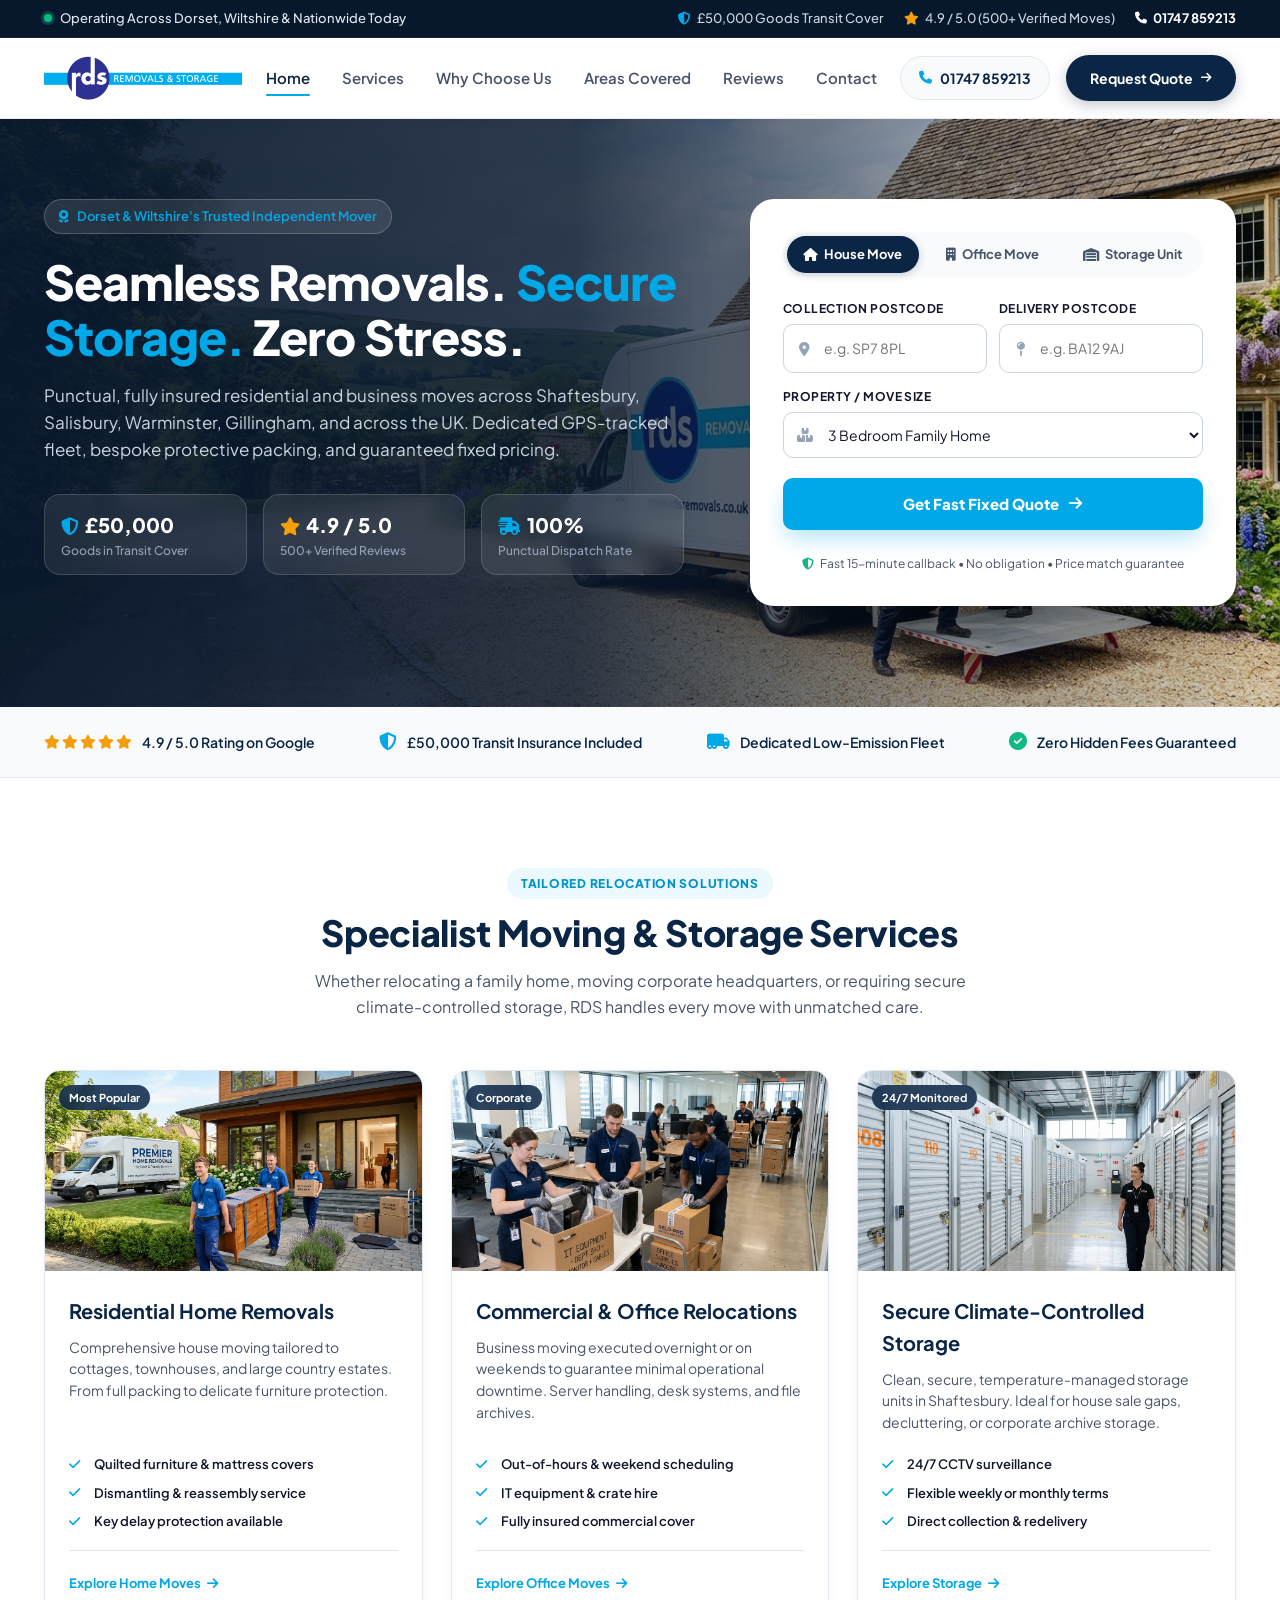
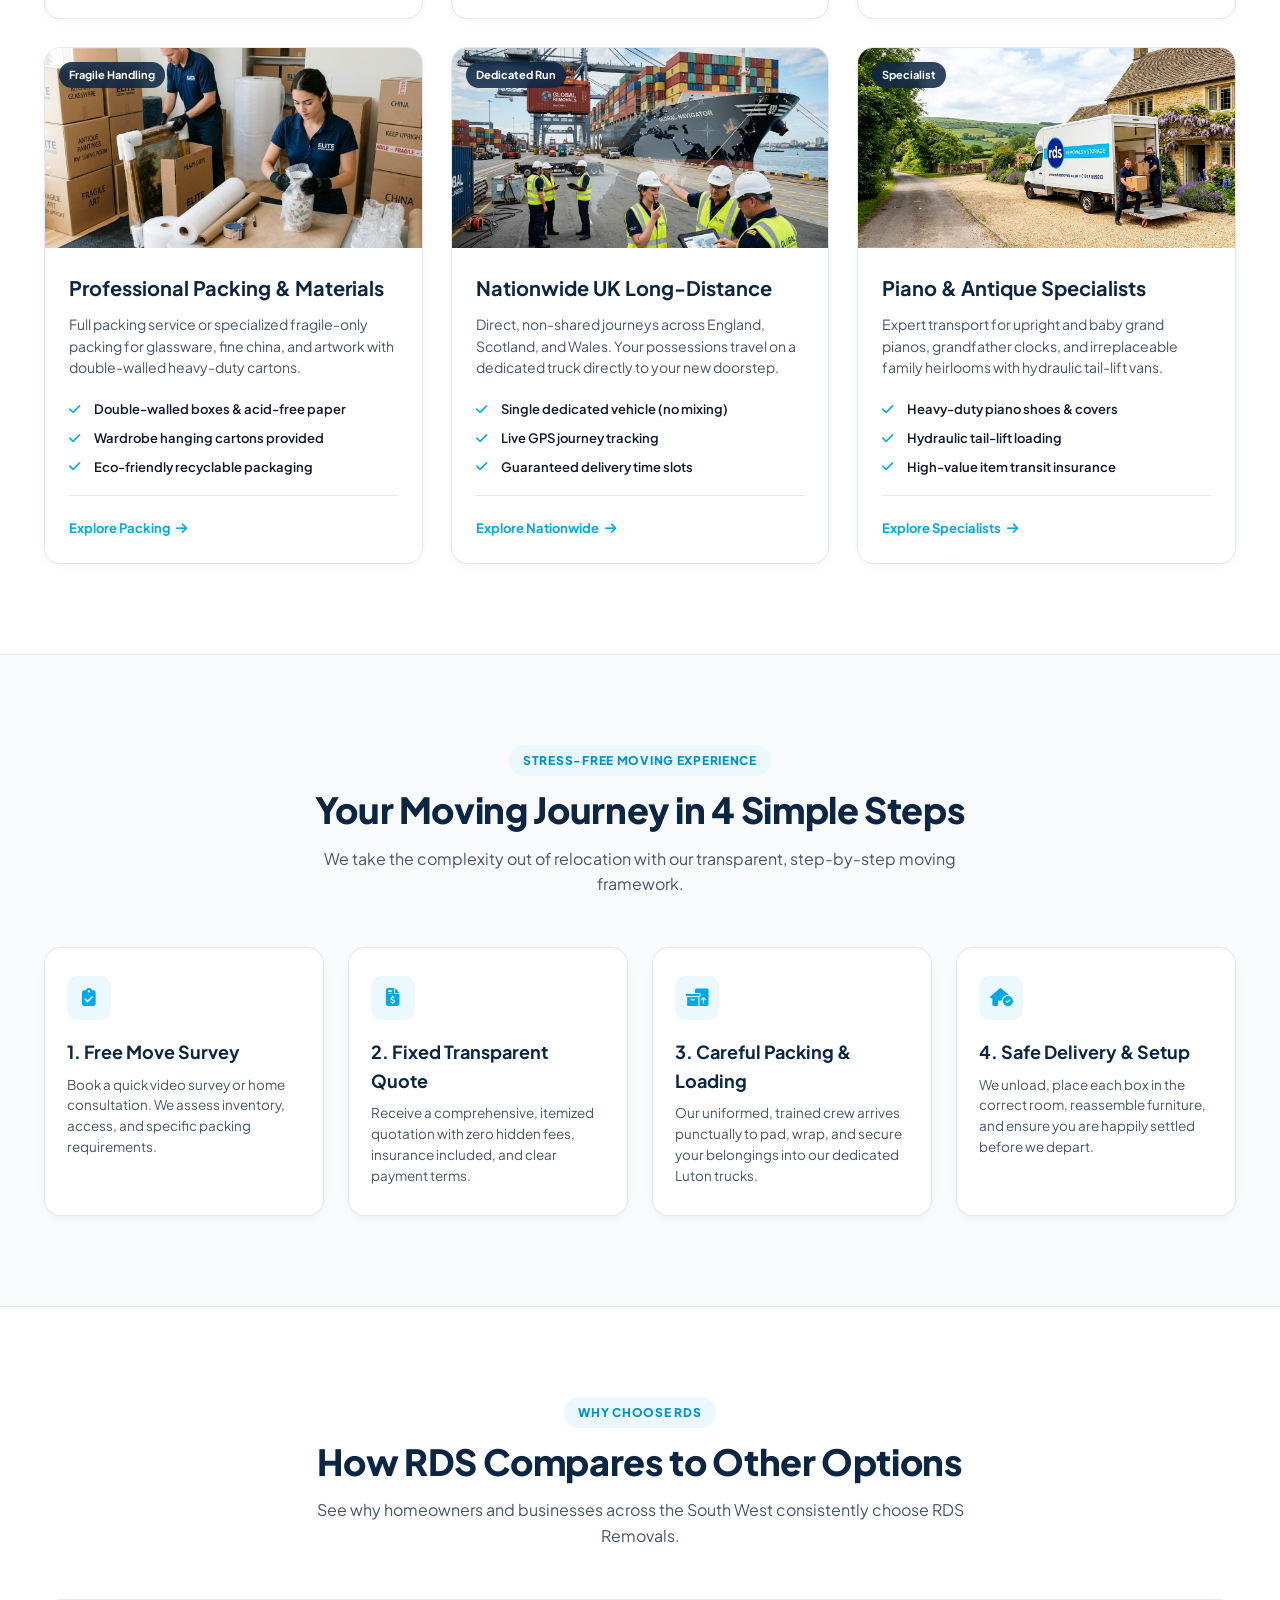
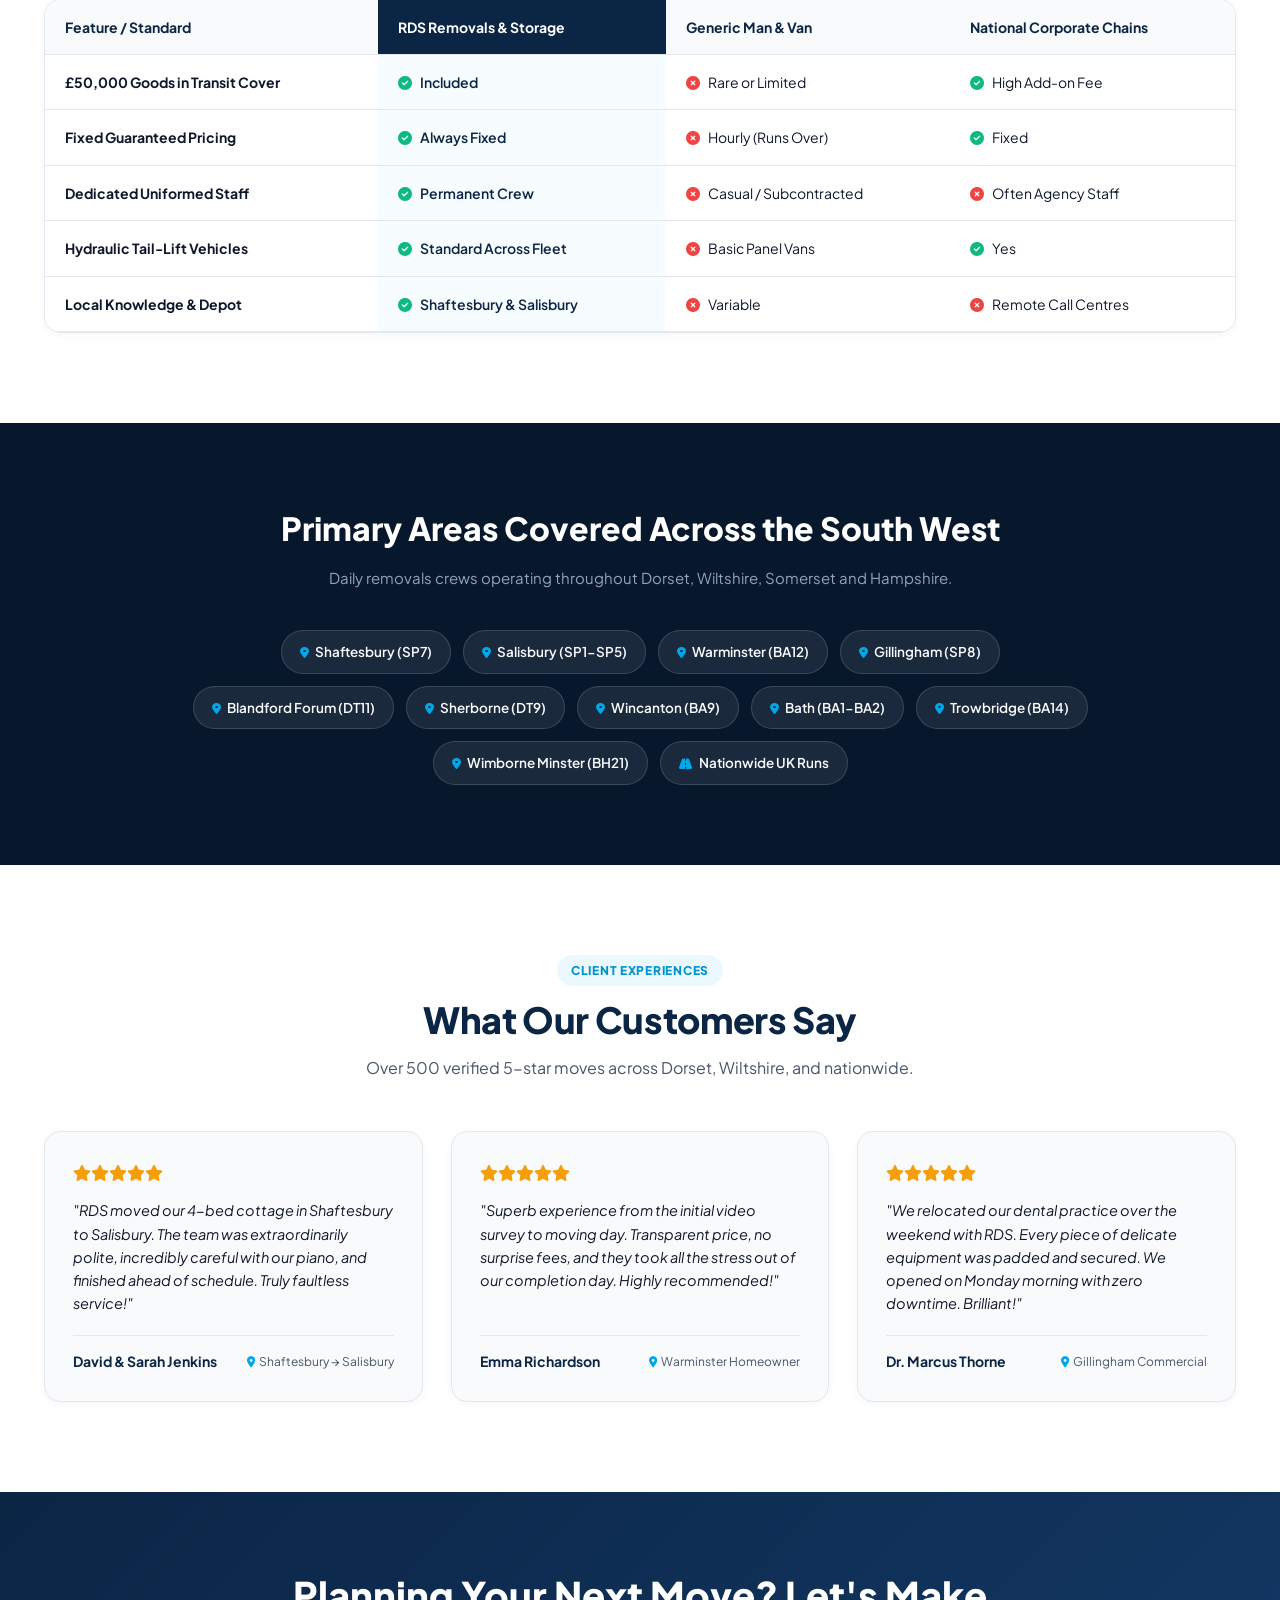
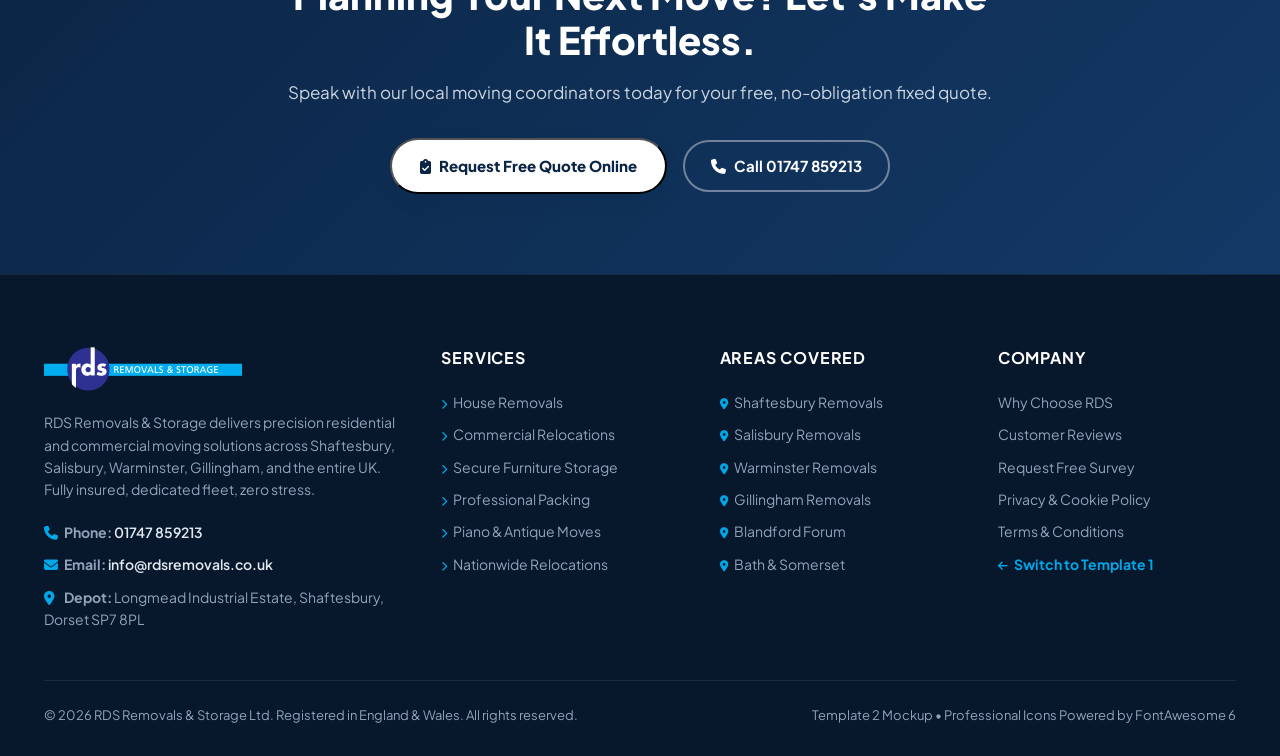
==== commit 1844e0ac: "feat(template2): replace all emojis/pseudo-icons with professional FontAwesome 6 vector library" ====
--- a/template2/index.html
+++ b/template2/index.html
@@ -5,12 +5,12 @@
   <meta name="viewport" content="width=device-width, initial-scale=1.0">
   <title>RDS Removals &amp; Storage | Modern Dorset &amp; Wiltshire Moving Specialists</title>
   <meta name="description" content="RDS Removals &amp; Storage delivers seamless residential and commercial moving solutions across Dorset, Wiltshire and nationwide. Fixed transparent pricing, fully insured.">
-  
   <link rel="preconnect" href="https://fonts.googleapis.com">
   <link rel="preconnect" href="https://fonts.gstatic.com" crossorigin>
   <link href="https://fonts.googleapis.com/css2?family=Plus+Jakarta+Sans:ital,wght@0,300;0,400;0,500;0,600;0,700;0,800;1,400&display=swap" rel="stylesheet">
-  
-  <link rel="stylesheet" href="style.css">
+  <!-- Professional Icon Library: FontAwesome 6 -->
+  <link rel="stylesheet" href="https://cdnjs.cloudflare.com/ajax/libs/font-awesome/6.5.1/css/all.min.css">
+  <link rel="stylesheet" href="style.css?v=2">
 </head>
 <body>
 
@@ -24,15 +24,15 @@
       </div>
       <div class="top-highlights">
         <span class="top-highlight-item">
-          <svg width="14" height="14" viewBox="0 0 24 24" fill="none" stroke="currentColor" stroke-width="2"><path d="M12 22s8-4 8-10V5l-8-3-8 3v7c0 6 8 10 8 10z"/></svg>
+          <i class="fa-solid fa-shield-halved" style="color: var(--accent-cyan);"></i>
           £50,000 Goods Transit Cover
         </span>
         <span class="top-highlight-item">
-          <svg width="14" height="14" viewBox="0 0 24 24" fill="none" stroke="currentColor" stroke-width="2"><polygon points="12 2 15.09 8.26 22 9.27 17 14.14 18.18 21.02 12 17.77 5.82 21.02 7 14.14 2 9.27 8.91 8.26 12 2"/></svg>
+          <i class="fa-solid fa-star" style="color: var(--gold-star);"></i>
           4.9 / 5.0 (500+ Verified Moves)
         </span>
         <a href="tel:01747859213" class="top-phone-link">
-          <svg width="14" height="14" viewBox="0 0 24 24" fill="none" stroke="currentColor" stroke-width="2"><path d="M22 16.92v3a2 2 0 0 1-2.18 2 19.79 19.79 0 0 1-8.63-3.07 19.5 19.5 0 0 1-6-6 19.79 19.79 0 0 1-3.07-8.67A2 2 0 0 1 4.11 2h3a2 2 0 0 1 2 1.72 12.84 12.84 0 0 0 .7 2.81 2 2 0 0 1-.45 2.11L8.09 9.91a16 16 0 0 0 6 6l1.27-1.27a2 2 0 0 1 2.11-.45 12.84 12.84 0 0 0 2.81.7A2 2 0 0 1 22 16.92z"/></svg>
+          <i class="fa-solid fa-phone" style="font-size: 12px;"></i>
           01747 859213
         </a>
       </div>
@@ -48,15 +48,19 @@
       <nav class="navigation-links">
         <a href="index.html" class="nav-link active">Home</a><a href="services.html" class="nav-link ">Services</a><a href="about.html" class="nav-link ">Why Choose Us</a><a href="locations.html" class="nav-link ">Areas Covered</a><a href="reviews.html" class="nav-link ">Reviews</a><a href="contact.html" class="nav-link ">Contact</a>
       </nav>
-      <button class="mobile-menu-trigger" aria-label="Toggle Navigation"><span></span><span></span><span></span></button>
+      <button class="mobile-menu-trigger" aria-label="Toggle Navigation">
+        <span></span>
+        <span></span>
+        <span></span>
+      </button>
       <div class="header-action-group">
         <a href="tel:01747859213" class="btn-header-call">
-          <svg width="14" height="14" viewBox="0 0 24 24" fill="none" stroke="currentColor" stroke-width="2.2"><path d="M22 16.92v3a2 2 0 0 1-2.18 2 19.79 19.79 0 0 1-8.63-3.07 19.5 19.5 0 0 1-6-6 19.79 19.79 0 0 1-3.07-8.67A2 2 0 0 1 4.11 2h3a2 2 0 0 1 2 1.72 12.84 12.84 0 0 0 .7 2.81 2 2 0 0 1-.45 2.11L8.09 9.91a16 16 0 0 0 6 6l1.27-1.27a2 2 0 0 1 2.11-.45 12.84 12.84 0 0 0 2.81.7A2 2 0 0 1 22 16.92z"/></svg>
+          <i class="fa-solid fa-phone" style="font-size: 13px; color: var(--accent-cyan);"></i>
           <span>01747 859213</span>
         </a>
         <button class="btn-cta-quote open-quote-modal">
           <span>Request Quote</span>
-          <svg width="14" height="14" viewBox="0 0 24 24" fill="none" stroke="currentColor" stroke-width="2.5"><line x1="5" y1="12" x2="19" y2="12"></line><polyline points="12 5 19 12 12 19"></polyline></svg>
+          <i class="fa-solid fa-arrow-right" style="font-size: 12px;"></i>
         </button>
       </div>
     </div>
@@ -68,7 +72,7 @@
     <div class="container hero-showcase-grid">
       <div class="hero-info-column">
         <div class="hero-trust-tag">
-          <span>★</span>
+          <i class="fa-solid fa-award"></i>
           <span>Dorset &amp; Wiltshire's Trusted Independent Mover</span>
         </div>
         
@@ -82,15 +86,15 @@
 
         <div class="hero-key-highlights">
           <div class="highlight-box">
-            <div class="highlight-box-num">£50,000</div>
+            <div class="highlight-box-num"><i class="fa-solid fa-shield-halved" style="color: var(--accent-cyan); font-size: 18px; margin-right: 6px;"></i>£50,000</div>
             <div class="highlight-box-lbl">Goods in Transit Cover</div>
           </div>
           <div class="highlight-box">
-            <div class="highlight-box-num">4.9 / 5.0</div>
+            <div class="highlight-box-num"><i class="fa-solid fa-star" style="color: var(--gold-star); font-size: 18px; margin-right: 6px;"></i>4.9 / 5.0</div>
             <div class="highlight-box-lbl">500+ Verified Reviews</div>
           </div>
           <div class="highlight-box">
-            <div class="highlight-box-num">100%</div>
+            <div class="highlight-box-num"><i class="fa-solid fa-truck-fast" style="color: var(--accent-cyan); font-size: 18px; margin-right: 6px;"></i>100%</div>
             <div class="highlight-box-lbl">Punctual Dispatch Rate</div>
           </div>
         </div>
@@ -99,9 +103,9 @@
       <!-- Quick Quote Booking Engine Card -->
       <div class="quote-engine-card">
         <div class="quote-engine-tabs">
-          <button class="quote-tab-btn active" data-tab="house">House Move</button>
-          <button class="quote-tab-btn" data-tab="office">Office Move</button>
-          <button class="quote-tab-btn" data-tab="storage">Storage Unit</button>
+          <button class="quote-tab-btn active" data-tab="house"><i class="fa-solid fa-house" style="margin-right: 6px;"></i>House Move</button>
+          <button class="quote-tab-btn" data-tab="office"><i class="fa-solid fa-building" style="margin-right: 6px;"></i>Office Move</button>
+          <button class="quote-tab-btn" data-tab="storage"><i class="fa-solid fa-warehouse" style="margin-right: 6px;"></i>Storage Unit</button>
         </div>
 
         <form action="contact.html" method="GET" class="quote-engine-form">
@@ -111,14 +115,14 @@
             <div class="form-field-group">
               <label class="form-field-label">Collection Postcode</label>
               <div class="form-field-input-wrap">
-                <span class="field-icon">📍</span>
+                <i class="fa-solid fa-location-dot field-icon"></i>
                 <input type="text" name="from_postcode" class="form-control" placeholder="e.g. SP7 8PL" required>
               </div>
             </div>
             <div class="form-field-group">
               <label class="form-field-label">Delivery Postcode</label>
               <div class="form-field-input-wrap">
-                <span class="field-icon">🎯</span>
+                <i class="fa-solid fa-map-pin field-icon"></i>
                 <input type="text" name="to_postcode" class="form-control" placeholder="e.g. BA12 9AJ" required>
               </div>
             </div>
@@ -127,7 +131,7 @@
           <div class="form-field-group">
             <label class="form-field-label">Property / Move Size</label>
             <div class="form-field-input-wrap">
-              <span class="field-icon">🏠</span>
+              <i class="fa-solid fa-boxes-stacked field-icon"></i>
               <select name="property_size" class="form-control">
                 <option value="1-bed">1 Bedroom Flat / Small Apartment</option>
                 <option value="2-bed">2 Bedroom House / Flat</option>
@@ -141,9 +145,9 @@
 
           <button type="submit" class="btn-engine-submit">
             <span>Get Fast Fixed Quote</span>
-            <svg width="15" height="15" viewBox="0 0 24 24" fill="none" stroke="currentColor" stroke-width="2.5"><line x1="5" y1="12" x2="19" y2="12"></line><polyline points="12 5 19 12 12 19"></polyline></svg>
+            <i class="fa-solid fa-arrow-right"></i>
           </button>
-          <p class="quote-guarantee-note">🔒 Fast 15-minute callback &bull; No obligation &bull; Price match guarantee</p>
+          <p class="quote-guarantee-note"><i class="fa-solid fa-shield-halved" style="color: #10B981; margin-right: 4px;"></i> Fast 15-minute callback &bull; No obligation &bull; Price match guarantee</p>
         </form>
       </div>
     </div>
@@ -153,19 +157,19 @@
   <section class="trust-strip-section">
     <div class="container trust-strip-grid">
       <div class="trust-item-badge">
-        <span class="trust-star-rating">★★★★★</span>
+        <span class="trust-star-rating"><i class="fa-solid fa-star"></i><i class="fa-solid fa-star"></i><i class="fa-solid fa-star"></i><i class="fa-solid fa-star"></i><i class="fa-solid fa-star"></i></span>
         <span>4.9 / 5.0 Rating on Google</span>
       </div>
       <div class="trust-item-badge">
-        <svg width="18" height="18" viewBox="0 0 24 24" fill="none" stroke="#00A8E8" stroke-width="2"><path d="M12 22s8-4 8-10V5l-8-3-8 3v7c0 6 8 10 8 10z"/></svg>
+        <i class="fa-solid fa-shield-halved" style="color: var(--accent-cyan); font-size: 18px;"></i>
         <span>£50,000 Transit Insurance Included</span>
       </div>
       <div class="trust-item-badge">
-        <svg width="18" height="18" viewBox="0 0 24 24" fill="none" stroke="#00A8E8" stroke-width="2"><rect x="1" y="3" width="15" height="13"></rect><polygon points="16 8 20 8 23 11 23 16 16 16 16 8"></polygon><circle cx="5.5" cy="18.5" r="2.5"></circle><circle cx="18.5" cy="18.5" r="2.5"></circle></svg>
+        <i class="fa-solid fa-truck-moving" style="color: var(--accent-cyan); font-size: 18px;"></i>
         <span>Dedicated Low-Emission Fleet</span>
       </div>
       <div class="trust-item-badge">
-        <svg width="18" height="18" viewBox="0 0 24 24" fill="none" stroke="#00A8E8" stroke-width="2"><path d="M20 6L9 17l-5-5"/></svg>
+        <i class="fa-solid fa-circle-check" style="color: #10B981; font-size: 18px;"></i>
         <span>Zero Hidden Fees Guaranteed</span>
       </div>
     </div>
@@ -191,12 +195,12 @@
             <h3 class="bento-title">Residential Home Removals</h3>
             <p class="bento-text">Comprehensive house moving tailored to cottages, townhouses, and large country estates. From full packing to delicate furniture protection.</p>
             <ul class="bento-feature-list">
-              <li class="bento-feature-item">✓ Quilted furniture &amp; mattress covers</li>
-              <li class="bento-feature-item">✓ Dismantling &amp; reassembly service</li>
-              <li class="bento-feature-item">✓ Key delay protection available</li>
+              <li class="bento-feature-item"><i class="fa-solid fa-check" style="color: var(--accent-cyan); margin-right: 6px;"></i> Quilted furniture &amp; mattress covers</li>
+              <li class="bento-feature-item"><i class="fa-solid fa-check" style="color: var(--accent-cyan); margin-right: 6px;"></i> Dismantling &amp; reassembly service</li>
+              <li class="bento-feature-item"><i class="fa-solid fa-check" style="color: var(--accent-cyan); margin-right: 6px;"></i> Key delay protection available</li>
             </ul>
             <div class="bento-card-footer">
-              <a href="services.html" class="card-link-btn">Explore Home Moves &rarr;</a>
+              <a href="services.html" class="card-link-btn">Explore Home Moves <i class="fa-solid fa-arrow-right"></i></a>
             </div>
           </div>
         </div>
@@ -211,12 +215,12 @@
             <h3 class="bento-title">Commercial &amp; Office Relocations</h3>
             <p class="bento-text">Business moving executed overnight or on weekends to guarantee minimal operational downtime. Server handling, desk systems, and file archives.</p>
             <ul class="bento-feature-list">
-              <li class="bento-feature-item">✓ Out-of-hours &amp; weekend scheduling</li>
-              <li class="bento-feature-item">✓ IT equipment &amp; crate hire</li>
-              <li class="bento-feature-item">✓ Fully insured commercial cover</li>
+              <li class="bento-feature-item"><i class="fa-solid fa-check" style="color: var(--accent-cyan); margin-right: 6px;"></i> Out-of-hours &amp; weekend scheduling</li>
+              <li class="bento-feature-item"><i class="fa-solid fa-check" style="color: var(--accent-cyan); margin-right: 6px;"></i> IT equipment &amp; crate hire</li>
+              <li class="bento-feature-item"><i class="fa-solid fa-check" style="color: var(--accent-cyan); margin-right: 6px;"></i> Fully insured commercial cover</li>
             </ul>
             <div class="bento-card-footer">
-              <a href="services.html" class="card-link-btn">Explore Office Moves &rarr;</a>
+              <a href="services.html" class="card-link-btn">Explore Office Moves <i class="fa-solid fa-arrow-right"></i></a>
             </div>
           </div>
         </div>
@@ -231,12 +235,12 @@
             <h3 class="bento-title">Secure Climate-Controlled Storage</h3>
             <p class="bento-text">Clean, secure, temperature-managed storage units in Shaftesbury. Ideal for house sale gaps, decluttering, or corporate archive storage.</p>
             <ul class="bento-feature-list">
-              <li class="bento-feature-item">✓ 24/7 CCTV surveillance</li>
-              <li class="bento-feature-item">✓ Flexible weekly or monthly terms</li>
-              <li class="bento-feature-item">✓ Direct collection &amp; redelivery</li>
+              <li class="bento-feature-item"><i class="fa-solid fa-check" style="color: var(--accent-cyan); margin-right: 6px;"></i> 24/7 CCTV surveillance</li>
+              <li class="bento-feature-item"><i class="fa-solid fa-check" style="color: var(--accent-cyan); margin-right: 6px;"></i> Flexible weekly or monthly terms</li>
+              <li class="bento-feature-item"><i class="fa-solid fa-check" style="color: var(--accent-cyan); margin-right: 6px;"></i> Direct collection &amp; redelivery</li>
             </ul>
             <div class="bento-card-footer">
-              <a href="services.html" class="card-link-btn">Explore Storage &rarr;</a>
+              <a href="services.html" class="card-link-btn">Explore Storage <i class="fa-solid fa-arrow-right"></i></a>
             </div>
           </div>
         </div>
@@ -251,12 +255,12 @@
             <h3 class="bento-title">Professional Packing &amp; Materials</h3>
             <p class="bento-text">Full packing service or specialized fragile-only packing for glassware, fine china, and artwork with double-walled heavy-duty cartons.</p>
             <ul class="bento-feature-list">
-              <li class="bento-feature-item">✓ Double-walled boxes &amp; acid-free paper</li>
-              <li class="bento-feature-item">✓ Wardrobe hanging cartons provided</li>
-              <li class="bento-feature-item">✓ Eco-friendly recyclable packaging</li>
+              <li class="bento-feature-item"><i class="fa-solid fa-check" style="color: var(--accent-cyan); margin-right: 6px;"></i> Double-walled boxes &amp; acid-free paper</li>
+              <li class="bento-feature-item"><i class="fa-solid fa-check" style="color: var(--accent-cyan); margin-right: 6px;"></i> Wardrobe hanging cartons provided</li>
+              <li class="bento-feature-item"><i class="fa-solid fa-check" style="color: var(--accent-cyan); margin-right: 6px;"></i> Eco-friendly recyclable packaging</li>
             </ul>
             <div class="bento-card-footer">
-              <a href="services.html" class="card-link-btn">Explore Packing &rarr;</a>
+              <a href="services.html" class="card-link-btn">Explore Packing <i class="fa-solid fa-arrow-right"></i></a>
             </div>
           </div>
         </div>
@@ -271,12 +275,12 @@
             <h3 class="bento-title">Nationwide UK Long-Distance</h3>
             <p class="bento-text">Direct, non-shared journeys across England, Scotland, and Wales. Your possessions travel on a dedicated truck directly to your new doorstep.</p>
             <ul class="bento-feature-list">
-              <li class="bento-feature-item">✓ Single dedicated vehicle (no mixing)</li>
-              <li class="bento-feature-item">✓ Live GPS journey tracking</li>
-              <li class="bento-feature-item">✓ Guaranteed delivery time slots</li>
+              <li class="bento-feature-item"><i class="fa-solid fa-check" style="color: var(--accent-cyan); margin-right: 6px;"></i> Single dedicated vehicle (no mixing)</li>
+              <li class="bento-feature-item"><i class="fa-solid fa-check" style="color: var(--accent-cyan); margin-right: 6px;"></i> Live GPS journey tracking</li>
+              <li class="bento-feature-item"><i class="fa-solid fa-check" style="color: var(--accent-cyan); margin-right: 6px;"></i> Guaranteed delivery time slots</li>
             </ul>
             <div class="bento-card-footer">
-              <a href="services.html" class="card-link-btn">Explore Nationwide &rarr;</a>
+              <a href="services.html" class="card-link-btn">Explore Nationwide <i class="fa-solid fa-arrow-right"></i></a>
             </div>
           </div>
         </div>
@@ -291,12 +295,12 @@
             <h3 class="bento-title">Piano &amp; Antique Specialists</h3>
             <p class="bento-text">Expert transport for upright and baby grand pianos, grandfather clocks, and irreplaceable family heirlooms with hydraulic tail-lift vans.</p>
             <ul class="bento-feature-list">
-              <li class="bento-feature-item">✓ Heavy-duty piano shoes &amp; covers</li>
-              <li class="bento-feature-item">✓ Hydraulic tail-lift loading</li>
-              <li class="bento-feature-item">✓ High-value item transit insurance</li>
+              <li class="bento-feature-item"><i class="fa-solid fa-check" style="color: var(--accent-cyan); margin-right: 6px;"></i> Heavy-duty piano shoes &amp; covers</li>
+              <li class="bento-feature-item"><i class="fa-solid fa-check" style="color: var(--accent-cyan); margin-right: 6px;"></i> Hydraulic tail-lift loading</li>
+              <li class="bento-feature-item"><i class="fa-solid fa-check" style="color: var(--accent-cyan); margin-right: 6px;"></i> High-value item transit insurance</li>
             </ul>
             <div class="bento-card-footer">
-              <a href="services.html" class="card-link-btn">Explore Specialists &rarr;</a>
+              <a href="services.html" class="card-link-btn">Explore Specialists <i class="fa-solid fa-arrow-right"></i></a>
             </div>
           </div>
         </div>
@@ -315,26 +319,26 @@
 
       <div class="process-steps-grid">
         <div class="process-step-item">
-          <div class="step-number-tag">01</div>
-          <h3 class="step-title">Free Move Survey</h3>
+          <div class="step-number-tag"><i class="fa-solid fa-clipboard-check"></i></div>
+          <h3 class="step-title">1. Free Move Survey</h3>
           <p class="step-desc">Book a quick video survey or home consultation. We assess inventory, access, and specific packing requirements.</p>
         </div>
 
         <div class="process-step-item">
-          <div class="step-number-tag">02</div>
-          <h3 class="step-title">Fixed Transparent Quote</h3>
+          <div class="step-number-tag"><i class="fa-solid fa-file-invoice-dollar"></i></div>
+          <h3 class="step-title">2. Fixed Transparent Quote</h3>
           <p class="step-desc">Receive a comprehensive, itemized quotation with zero hidden fees, insurance included, and clear payment terms.</p>
         </div>
 
         <div class="process-step-item">
-          <div class="step-number-tag">03</div>
-          <h3 class="step-title">Careful Packing &amp; Loading</h3>
+          <div class="step-number-tag"><i class="fa-solid fa-boxes-packing"></i></div>
+          <h3 class="step-title">3. Careful Packing &amp; Loading</h3>
           <p class="step-desc">Our uniformed, trained crew arrives punctually to pad, wrap, and secure your belongings into our dedicated Luton trucks.</p>
         </div>
 
         <div class="process-step-item">
-          <div class="step-number-tag">04</div>
-          <h3 class="step-title">Safe Delivery &amp; Setup</h3>
+          <div class="step-number-tag"><i class="fa-solid fa-house-circle-check"></i></div>
+          <h3 class="step-title">4. Safe Delivery &amp; Setup</h3>
           <p class="step-desc">We unload, place each box in the correct room, reassemble furniture, and ensure you are happily settled before we depart.</p>
         </div>
       </div>
@@ -363,33 +367,33 @@
           <tbody>
             <tr>
               <td><strong>£50,000 Goods in Transit Cover</strong></td>
-              <td class="col-rds"><span class="check-icon">✓ Included</span></td>
-              <td><span class="cross-icon">✗ Rare or Limited</span></td>
-              <td><span class="check-icon">✓ High Add-on Fee</span></td>
+              <td class="col-rds"><i class="fa-solid fa-circle-check check-icon"></i> Included</td>
+              <td><i class="fa-solid fa-circle-xmark cross-icon"></i> Rare or Limited</td>
+              <td><i class="fa-solid fa-circle-check check-icon"></i> High Add-on Fee</td>
             </tr>
             <tr>
               <td><strong>Fixed Guaranteed Pricing</strong></td>
-              <td class="col-rds"><span class="check-icon">✓ Always Fixed</span></td>
-              <td><span class="cross-icon">✗ Hourly (Runs Over)</span></td>
-              <td><span class="check-icon">✓ Fixed</span></td>
+              <td class="col-rds"><i class="fa-solid fa-circle-check check-icon"></i> Always Fixed</td>
+              <td><i class="fa-solid fa-circle-xmark cross-icon"></i> Hourly (Runs Over)</td>
+              <td><i class="fa-solid fa-circle-check check-icon"></i> Fixed</td>
             </tr>
             <tr>
               <td><strong>Dedicated Uniformed Staff</strong></td>
-              <td class="col-rds"><span class="check-icon">✓ Permanent Crew</span></td>
-              <td><span class="cross-icon">✗ Casual / Subcontracted</span></td>
-              <td><span class="check-icon">✓ Often Agency Staff</span></td>
+              <td class="col-rds"><i class="fa-solid fa-circle-check check-icon"></i> Permanent Crew</td>
+              <td><i class="fa-solid fa-circle-xmark cross-icon"></i> Casual / Subcontracted</td>
+              <td><i class="fa-solid fa-circle-xmark cross-icon"></i> Often Agency Staff</td>
             </tr>
             <tr>
               <td><strong>Hydraulic Tail-Lift Vehicles</strong></td>
-              <td class="col-rds"><span class="check-icon">✓ Standard Across Fleet</span></td>
-              <td><span class="cross-icon">✗ Basic Panel Vans</span></td>
-              <td><span class="check-icon">✓ Yes</span></td>
+              <td class="col-rds"><i class="fa-solid fa-circle-check check-icon"></i> Standard Across Fleet</td>
+              <td><i class="fa-solid fa-circle-xmark cross-icon"></i> Basic Panel Vans</td>
+              <td><i class="fa-solid fa-circle-check check-icon"></i> Yes</td>
             </tr>
             <tr>
               <td><strong>Local Knowledge &amp; Depot</strong></td>
-              <td class="col-rds"><span class="check-icon">✓ Shaftesbury &amp; Salisbury</span></td>
-              <td><span class="cross-icon">✗ Variable</span></td>
-              <td><span class="cross-icon">✗ Remote Call Centres</span></td>
+              <td class="col-rds"><i class="fa-solid fa-circle-check check-icon"></i> Shaftesbury &amp; Salisbury</td>
+              <td><i class="fa-solid fa-circle-xmark cross-icon"></i> Variable</td>
+              <td><i class="fa-solid fa-circle-xmark cross-icon"></i> Remote Call Centres</td>
             </tr>
           </tbody>
         </table>
@@ -406,17 +410,17 @@
       </div>
 
       <div class="town-pills-wrap">
-        <a href="locations.html" class="town-pill-item">Shaftesbury (SP7)</a>
-        <a href="locations.html" class="town-pill-item">Salisbury (SP1-SP5)</a>
-        <a href="locations.html" class="town-pill-item">Warminster (BA12)</a>
-        <a href="locations.html" class="town-pill-item">Gillingham (SP8)</a>
-        <a href="locations.html" class="town-pill-item">Blandford Forum (DT11)</a>
-        <a href="locations.html" class="town-pill-item">Sherborne (DT9)</a>
-        <a href="locations.html" class="town-pill-item">Wincanton (BA9)</a>
-        <a href="locations.html" class="town-pill-item">Bath (BA1-BA2)</a>
-        <a href="locations.html" class="town-pill-item">Trowbridge (BA14)</a>
-        <a href="locations.html" class="town-pill-item">Wimborne Minster (BH21)</a>
-        <a href="locations.html" class="town-pill-item">Nationwide UK Runs</a>
+        <a href="locations.html" class="town-pill-item"><i class="fa-solid fa-location-dot" style="margin-right: 6px; font-size: 12px; color: var(--accent-cyan);"></i>Shaftesbury (SP7)</a>
+        <a href="locations.html" class="town-pill-item"><i class="fa-solid fa-location-dot" style="margin-right: 6px; font-size: 12px; color: var(--accent-cyan);"></i>Salisbury (SP1-SP5)</a>
+        <a href="locations.html" class="town-pill-item"><i class="fa-solid fa-location-dot" style="margin-right: 6px; font-size: 12px; color: var(--accent-cyan);"></i>Warminster (BA12)</a>
+        <a href="locations.html" class="town-pill-item"><i class="fa-solid fa-location-dot" style="margin-right: 6px; font-size: 12px; color: var(--accent-cyan);"></i>Gillingham (SP8)</a>
+        <a href="locations.html" class="town-pill-item"><i class="fa-solid fa-location-dot" style="margin-right: 6px; font-size: 12px; color: var(--accent-cyan);"></i>Blandford Forum (DT11)</a>
+        <a href="locations.html" class="town-pill-item"><i class="fa-solid fa-location-dot" style="margin-right: 6px; font-size: 12px; color: var(--accent-cyan);"></i>Sherborne (DT9)</a>
+        <a href="locations.html" class="town-pill-item"><i class="fa-solid fa-location-dot" style="margin-right: 6px; font-size: 12px; color: var(--accent-cyan);"></i>Wincanton (BA9)</a>
+        <a href="locations.html" class="town-pill-item"><i class="fa-solid fa-location-dot" style="margin-right: 6px; font-size: 12px; color: var(--accent-cyan);"></i>Bath (BA1-BA2)</a>
+        <a href="locations.html" class="town-pill-item"><i class="fa-solid fa-location-dot" style="margin-right: 6px; font-size: 12px; color: var(--accent-cyan);"></i>Trowbridge (BA14)</a>
+        <a href="locations.html" class="town-pill-item"><i class="fa-solid fa-location-dot" style="margin-right: 6px; font-size: 12px; color: var(--accent-cyan);"></i>Wimborne Minster (BH21)</a>
+        <a href="locations.html" class="town-pill-item"><i class="fa-solid fa-road" style="margin-right: 6px; font-size: 12px; color: var(--accent-cyan);"></i>Nationwide UK Runs</a>
       </div>
     </div>
   </section>
@@ -432,29 +436,35 @@
 
       <div class="reviews-grid-deck">
         <div class="review-card-item">
-          <div class="review-card-stars">★★★★★</div>
+          <div class="review-card-stars">
+            <i class="fa-solid fa-star"></i><i class="fa-solid fa-star"></i><i class="fa-solid fa-star"></i><i class="fa-solid fa-star"></i><i class="fa-solid fa-star"></i>
+          </div>
           <p class="review-card-quote">"RDS moved our 4-bed cottage in Shaftesbury to Salisbury. The team was extraordinarily polite, incredibly careful with our piano, and finished ahead of schedule. Truly faultless service!"</p>
           <div class="reviewer-meta">
             <span class="reviewer-name">David &amp; Sarah Jenkins</span>
-            <span class="reviewer-loc">Shaftesbury &rarr; Salisbury</span>
+            <span class="reviewer-loc"><i class="fa-solid fa-location-dot" style="font-size: 11px; margin-right: 4px; color: var(--accent-cyan);"></i>Shaftesbury &rarr; Salisbury</span>
           </div>
         </div>
 
         <div class="review-card-item">
-          <div class="review-card-stars">★★★★★</div>
+          <div class="review-card-stars">
+            <i class="fa-solid fa-star"></i><i class="fa-solid fa-star"></i><i class="fa-solid fa-star"></i><i class="fa-solid fa-star"></i><i class="fa-solid fa-star"></i>
+          </div>
           <p class="review-card-quote">"Superb experience from the initial video survey to moving day. Transparent price, no surprise fees, and they took all the stress out of our completion day. Highly recommended!"</p>
           <div class="reviewer-meta">
             <span class="reviewer-name">Emma Richardson</span>
-            <span class="reviewer-loc">Warminster Homeowner</span>
+            <span class="reviewer-loc"><i class="fa-solid fa-location-dot" style="font-size: 11px; margin-right: 4px; color: var(--accent-cyan);"></i>Warminster Homeowner</span>
           </div>
         </div>
 
         <div class="review-card-item">
-          <div class="review-card-stars">★★★★★</div>
+          <div class="review-card-stars">
+            <i class="fa-solid fa-star"></i><i class="fa-solid fa-star"></i><i class="fa-solid fa-star"></i><i class="fa-solid fa-star"></i><i class="fa-solid fa-star"></i>
+          </div>
           <p class="review-card-quote">"We relocated our dental practice over the weekend with RDS. Every piece of delicate equipment was padded and secured. We opened on Monday morning with zero downtime. Brilliant!"</p>
           <div class="reviewer-meta">
             <span class="reviewer-name">Dr. Marcus Thorne</span>
-            <span class="reviewer-loc">Gillingham Commercial</span>
+            <span class="reviewer-loc"><i class="fa-solid fa-location-dot" style="font-size: 11px; margin-right: 4px; color: var(--accent-cyan);"></i>Gillingham Commercial</span>
           </div>
         </div>
       </div>
@@ -467,8 +477,8 @@
       <h2 class="action-banner-title">Planning Your Next Move? Let's Make It Effortless.</h2>
       <p class="action-banner-sub">Speak with our local moving coordinators today for your free, no-obligation fixed quote.</p>
       <div class="action-banner-buttons">
-        <button class="btn-banner-white open-quote-modal">Request Free Quote Online</button>
-        <a href="tel:01747859213" class="btn-banner-outline">Call 01747 859213</a>
+        <button class="btn-banner-white open-quote-modal"><i class="fa-solid fa-clipboard-check" style="margin-right: 8px;"></i>Request Free Quote Online</button>
+        <a href="tel:01747859213" class="btn-banner-outline"><i class="fa-solid fa-phone" style="margin-right: 8px;"></i>Call 01747 859213</a>
       </div>
     </div>
   </section>
@@ -484,33 +494,33 @@
             RDS Removals &amp; Storage delivers precision residential and commercial moving solutions across Shaftesbury, Salisbury, Warminster, Gillingham, and the entire UK. Fully insured, dedicated fleet, zero stress.
           </p>
           <div class="footer-contact-items">
-            <div><strong>Telephone:</strong> <a href="tel:01747859213">01747 859213</a></div>
-            <div><strong>Email:</strong> <a href="mailto:info@rdsremovals.co.uk">info@rdsremovals.co.uk</a></div>
-            <div><strong>Main Depot:</strong> Longmead Industrial Estate, Shaftesbury, Dorset SP7 8PL</div>
+            <div><i class="fa-solid fa-phone" style="color: var(--accent-cyan); width: 18px;"></i> <strong>Phone:</strong> <a href="tel:01747859213">01747 859213</a></div>
+            <div><i class="fa-solid fa-envelope" style="color: var(--accent-cyan); width: 18px;"></i> <strong>Email:</strong> <a href="mailto:info@rdsremovals.co.uk">info@rdsremovals.co.uk</a></div>
+            <div><i class="fa-solid fa-location-dot" style="color: var(--accent-cyan); width: 18px;"></i> <strong>Depot:</strong> Longmead Industrial Estate, Shaftesbury, Dorset SP7 8PL</div>
           </div>
         </div>
 
         <div>
           <h4 class="footer-heading">Services</h4>
           <ul class="footer-nav-list">
-            <li><a href="services.html">House Removals</a></li>
-            <li><a href="services.html">Commercial Relocations</a></li>
-            <li><a href="services.html">Secure Furniture Storage</a></li>
-            <li><a href="services.html">Professional Packing</a></li>
-            <li><a href="services.html">Piano &amp; Antique Moves</a></li>
-            <li><a href="services.html">Nationwide Relocations</a></li>
+            <li><a href="services.html"><i class="fa-solid fa-chevron-right" style="font-size: 10px; margin-right: 6px; color: var(--accent-cyan);"></i>House Removals</a></li>
+            <li><a href="services.html"><i class="fa-solid fa-chevron-right" style="font-size: 10px; margin-right: 6px; color: var(--accent-cyan);"></i>Commercial Relocations</a></li>
+            <li><a href="services.html"><i class="fa-solid fa-chevron-right" style="font-size: 10px; margin-right: 6px; color: var(--accent-cyan);"></i>Secure Furniture Storage</a></li>
+            <li><a href="services.html"><i class="fa-solid fa-chevron-right" style="font-size: 10px; margin-right: 6px; color: var(--accent-cyan);"></i>Professional Packing</a></li>
+            <li><a href="services.html"><i class="fa-solid fa-chevron-right" style="font-size: 10px; margin-right: 6px; color: var(--accent-cyan);"></i>Piano &amp; Antique Moves</a></li>
+            <li><a href="services.html"><i class="fa-solid fa-chevron-right" style="font-size: 10px; margin-right: 6px; color: var(--accent-cyan);"></i>Nationwide Relocations</a></li>
           </ul>
         </div>
 
         <div>
           <h4 class="footer-heading">Areas Covered</h4>
           <ul class="footer-nav-list">
-            <li><a href="locations.html">Shaftesbury Removals</a></li>
-            <li><a href="locations.html">Salisbury Removals</a></li>
-            <li><a href="locations.html">Warminster Removals</a></li>
-            <li><a href="locations.html">Gillingham Removals</a></li>
-            <li><a href="locations.html">Blandford Forum</a></li>
-            <li><a href="locations.html">Bath &amp; Somerset</a></li>
+            <li><a href="locations.html"><i class="fa-solid fa-location-dot" style="font-size: 11px; margin-right: 6px; color: var(--accent-cyan);"></i>Shaftesbury Removals</a></li>
+            <li><a href="locations.html"><i class="fa-solid fa-location-dot" style="font-size: 11px; margin-right: 6px; color: var(--accent-cyan);"></i>Salisbury Removals</a></li>
+            <li><a href="locations.html"><i class="fa-solid fa-location-dot" style="font-size: 11px; margin-right: 6px; color: var(--accent-cyan);"></i>Warminster Removals</a></li>
+            <li><a href="locations.html"><i class="fa-solid fa-location-dot" style="font-size: 11px; margin-right: 6px; color: var(--accent-cyan);"></i>Gillingham Removals</a></li>
+            <li><a href="locations.html"><i class="fa-solid fa-location-dot" style="font-size: 11px; margin-right: 6px; color: var(--accent-cyan);"></i>Blandford Forum</a></li>
+            <li><a href="locations.html"><i class="fa-solid fa-location-dot" style="font-size: 11px; margin-right: 6px; color: var(--accent-cyan);"></i>Bath &amp; Somerset</a></li>
           </ul>
         </div>
 
@@ -522,14 +532,14 @@
             <li><a href="contact.html">Request Free Survey</a></li>
             <li><a href="#">Privacy &amp; Cookie Policy</a></li>
             <li><a href="#">Terms &amp; Conditions</a></li>
-            <li><a href="../index.html" style="color: var(--accent-cyan); font-weight: bold;">&larr; Switch to Template 1</a></li>
+            <li><a href="../index.html" style="color: var(--accent-cyan); font-weight: bold;"><i class="fa-solid fa-arrow-left" style="font-size: 11px; margin-right: 6px;"></i>Switch to Template 1</a></li>
           </ul>
         </div>
       </div>
 
       <div class="footer-bottom-bar">
         <p>&copy; 2026 RDS Removals &amp; Storage Ltd. Registered in England &amp; Wales. All rights reserved.</p>
-        <p>Template 2 Mockup &bull; Modern Luxury Logistics</p>
+        <p>Template 2 Mockup &bull; Professional Icons Powered by FontAwesome 6</p>
       </div>
     </div>
   </footer>
@@ -537,7 +547,7 @@
   <!-- Instant Quote Modal -->
   <div class="modal-overlay" id="quoteModal">
     <div class="modal-dialog-box">
-      <button class="modal-close-trigger" aria-label="Close">&times;</button>
+      <button class="modal-close-trigger" aria-label="Close"><i class="fa-solid fa-xmark"></i></button>
       <h3 style="font-size: 24px; font-weight: 800; color: var(--primary-navy); margin-bottom: 6px;">Request Your Free Move Quote</h3>
       <p style="font-size: 14px; color: var(--text-muted); margin-bottom: 20px;">Fixed transparent quote with zero obligation. We typically respond within 15 minutes.</p>
       
@@ -545,41 +555,56 @@
         <div class="input-row-split">
           <div class="form-field-group">
             <label class="form-field-label">Moving From (Postcode)</label>
-            <input type="text" name="from_pc" class="form-control" placeholder="e.g. SP7 8PL" required style="padding-left: 14px;">
+            <div class="form-field-input-wrap">
+              <i class="fa-solid fa-location-dot field-icon"></i>
+              <input type="text" name="from_pc" class="form-control" placeholder="e.g. SP7 8PL" required>
+            </div>
           </div>
           <div class="form-field-group">
             <label class="form-field-label">Moving To (Postcode)</label>
-            <input type="text" name="to_pc" class="form-control" placeholder="e.g. BA12 9AJ" required style="padding-left: 14px;">
+            <div class="form-field-input-wrap">
+              <i class="fa-solid fa-map-pin field-icon"></i>
+              <input type="text" name="to_pc" class="form-control" placeholder="e.g. BA12 9AJ" required>
+            </div>
           </div>
         </div>
 
         <div class="form-field-group">
           <label class="form-field-label">Full Name</label>
-          <input type="text" name="name" class="form-control" placeholder="Your name" required style="padding-left: 14px;">
+          <div class="form-field-input-wrap">
+            <i class="fa-solid fa-user field-icon"></i>
+            <input type="text" name="name" class="form-control" placeholder="Your name" required>
+          </div>
         </div>
 
         <div class="input-row-split">
           <div class="form-field-group">
             <label class="form-field-label">Phone Number</label>
-            <input type="tel" name="phone" class="form-control" placeholder="e.g. 07123 456789" required style="padding-left: 14px;">
+            <div class="form-field-input-wrap">
+              <i class="fa-solid fa-phone field-icon"></i>
+              <input type="tel" name="phone" class="form-control" placeholder="e.g. 07123 456789" required>
+            </div>
           </div>
           <div class="form-field-group">
             <label class="form-field-label">Move Size</label>
-            <select name="size" class="form-control" style="padding-left: 14px;">
-              <option>1-2 Bedroom Property</option>
-              <option selected>3-4 Bedroom Property</option>
-              <option>5+ Bedroom Executive Home</option>
-              <option>Commercial / Office Move</option>
-              <option>Self Storage Only</option>
-            </select>
+            <div class="form-field-input-wrap">
+              <i class="fa-solid fa-boxes-stacked field-icon"></i>
+              <select name="size" class="form-control">
+                <option>1-2 Bedroom Property</option>
+                <option selected>3-4 Bedroom Property</option>
+                <option>5+ Bedroom Executive Home</option>
+                <option>Commercial / Office Move</option>
+                <option>Self Storage Only</option>
+              </select>
+            </div>
           </div>
         </div>
 
         <button type="submit" class="btn-engine-submit">
           <span>Submit Free Quote Request</span>
-          <svg width="14" height="14" viewBox="0 0 24 24" fill="none" stroke="currentColor" stroke-width="2.5"><line x1="5" y1="12" x2="19" y2="12"></line><polyline points="12 5 19 12 12 19"></polyline></svg>
+          <i class="fa-solid fa-arrow-right"></i>
         </button>
-        <p class="quote-guarantee-note">🔒 Your details are secure and never shared. £50,000 Goods in Transit Cover included.</p>
+        <p class="quote-guarantee-note"><i class="fa-solid fa-shield-halved" style="color: #10B981; margin-right: 4px;"></i> Your details are secure and never shared. £50,000 Goods in Transit Cover included.</p>
       </form>
     </div>
   </div>
--- a/template2/style.css
+++ b/template2/style.css
@@ -437,6 +437,11 @@
   left: 14px;
   color: var(--text-light);
   pointer-events: none;
+  font-size: 14px;
+  width: 16px;
+  display: flex;
+  align-items: center;
+  justify-content: center;
 }
 
 .form-control {
@@ -781,11 +786,12 @@
 
 .check-icon {
   color: #10B981;
-  font-weight: bold;
+  margin-right: 6px;
 }
 
 .cross-icon {
   color: #EF4444;
+  margin-right: 6px;
 }
 
 /* ==========================================================================
@@ -1147,6 +1153,13 @@
   align-items: center;
   justify-content: center;
   cursor: pointer;
+  color: var(--text-muted);
+  font-size: 14px;
+  transition: var(--transition-fast);
+}
+.modal-close-trigger:hover {
+  background: #E2E8F0;
+  color: var(--primary-navy);
 }
 
 /* ==========================================================================
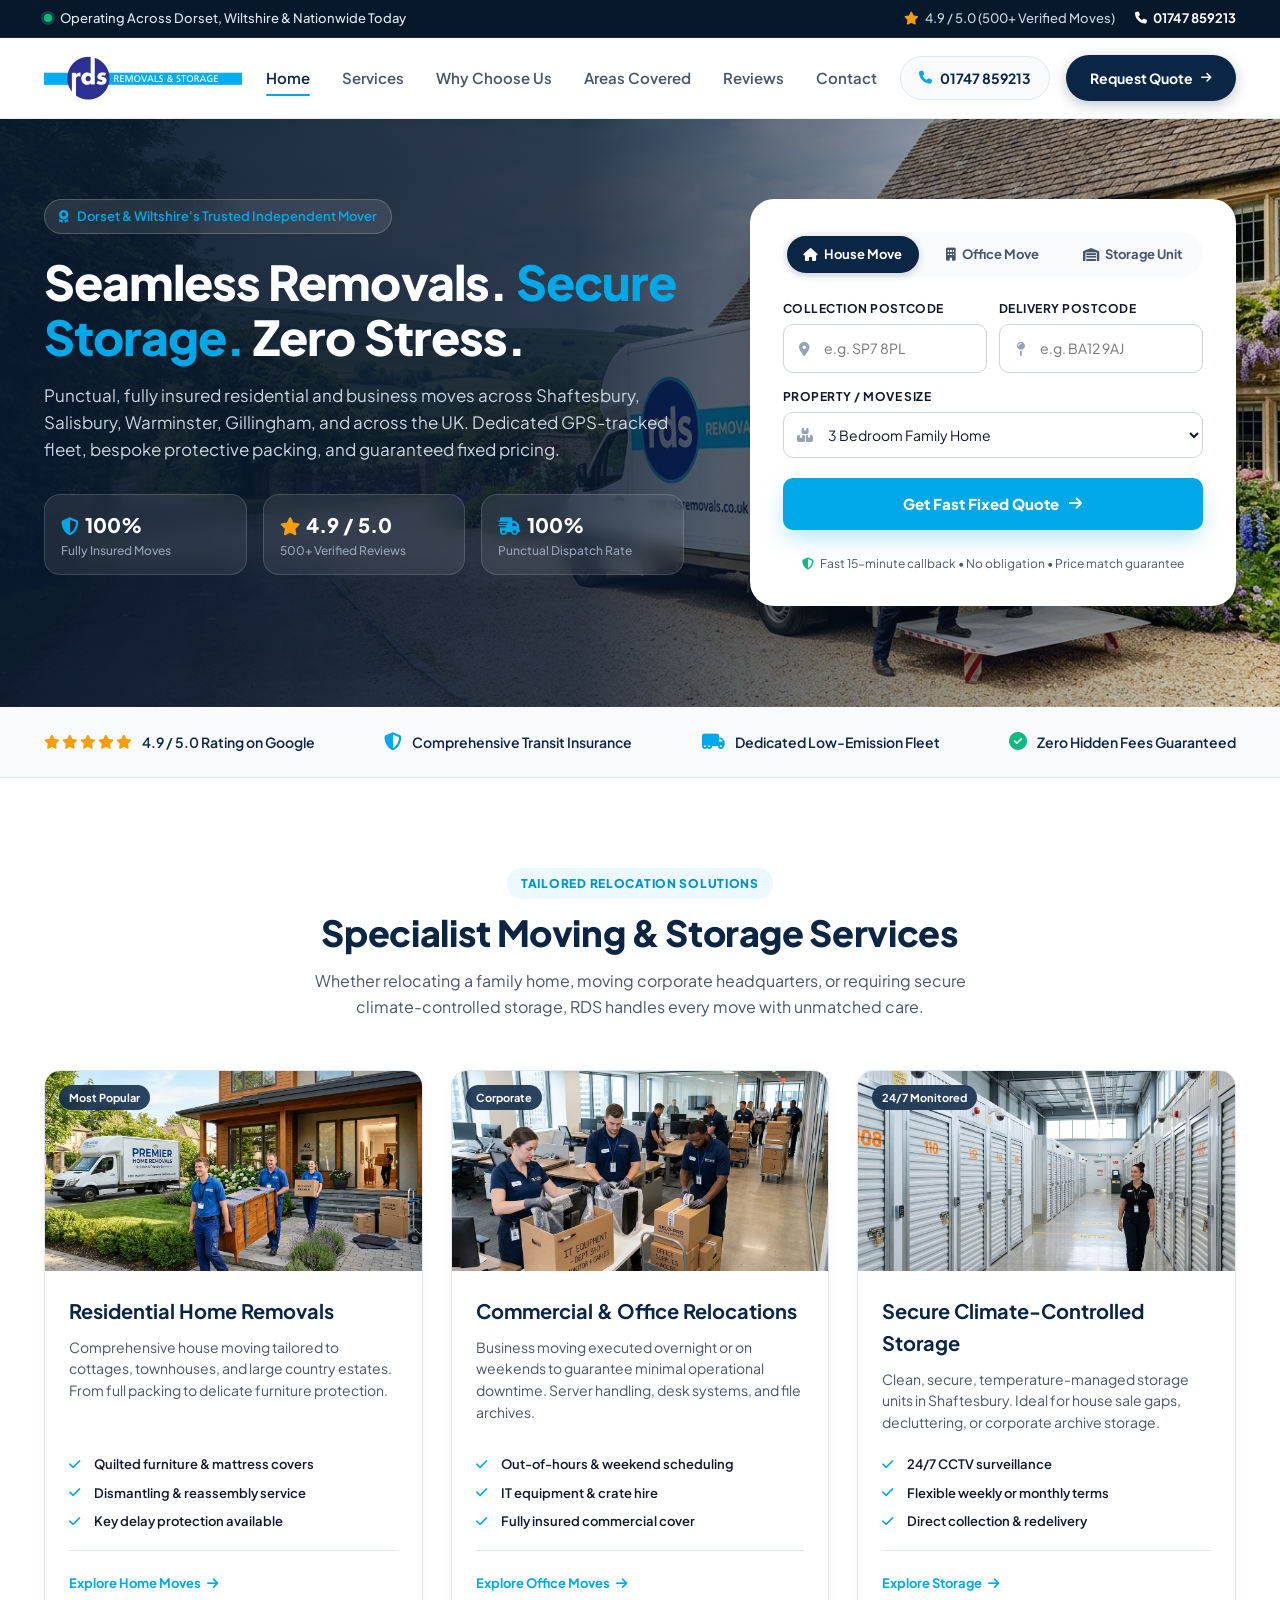
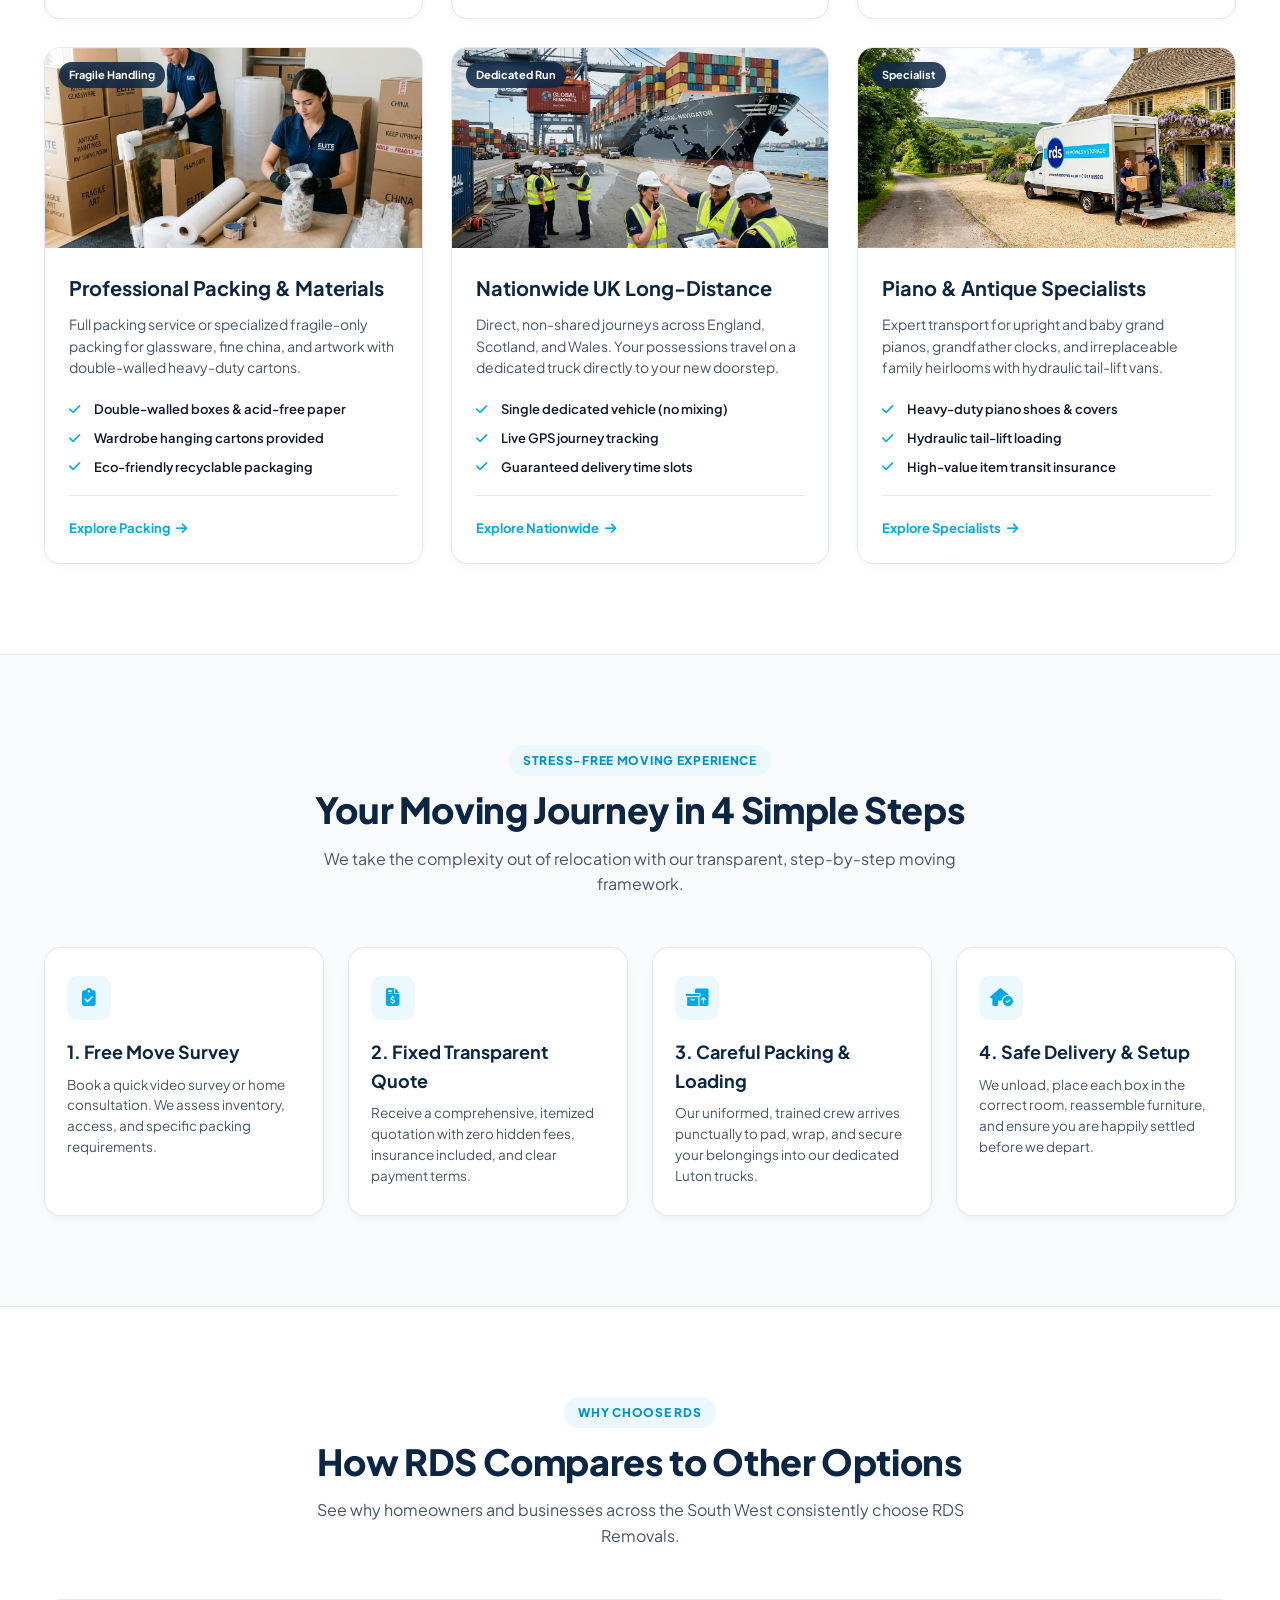
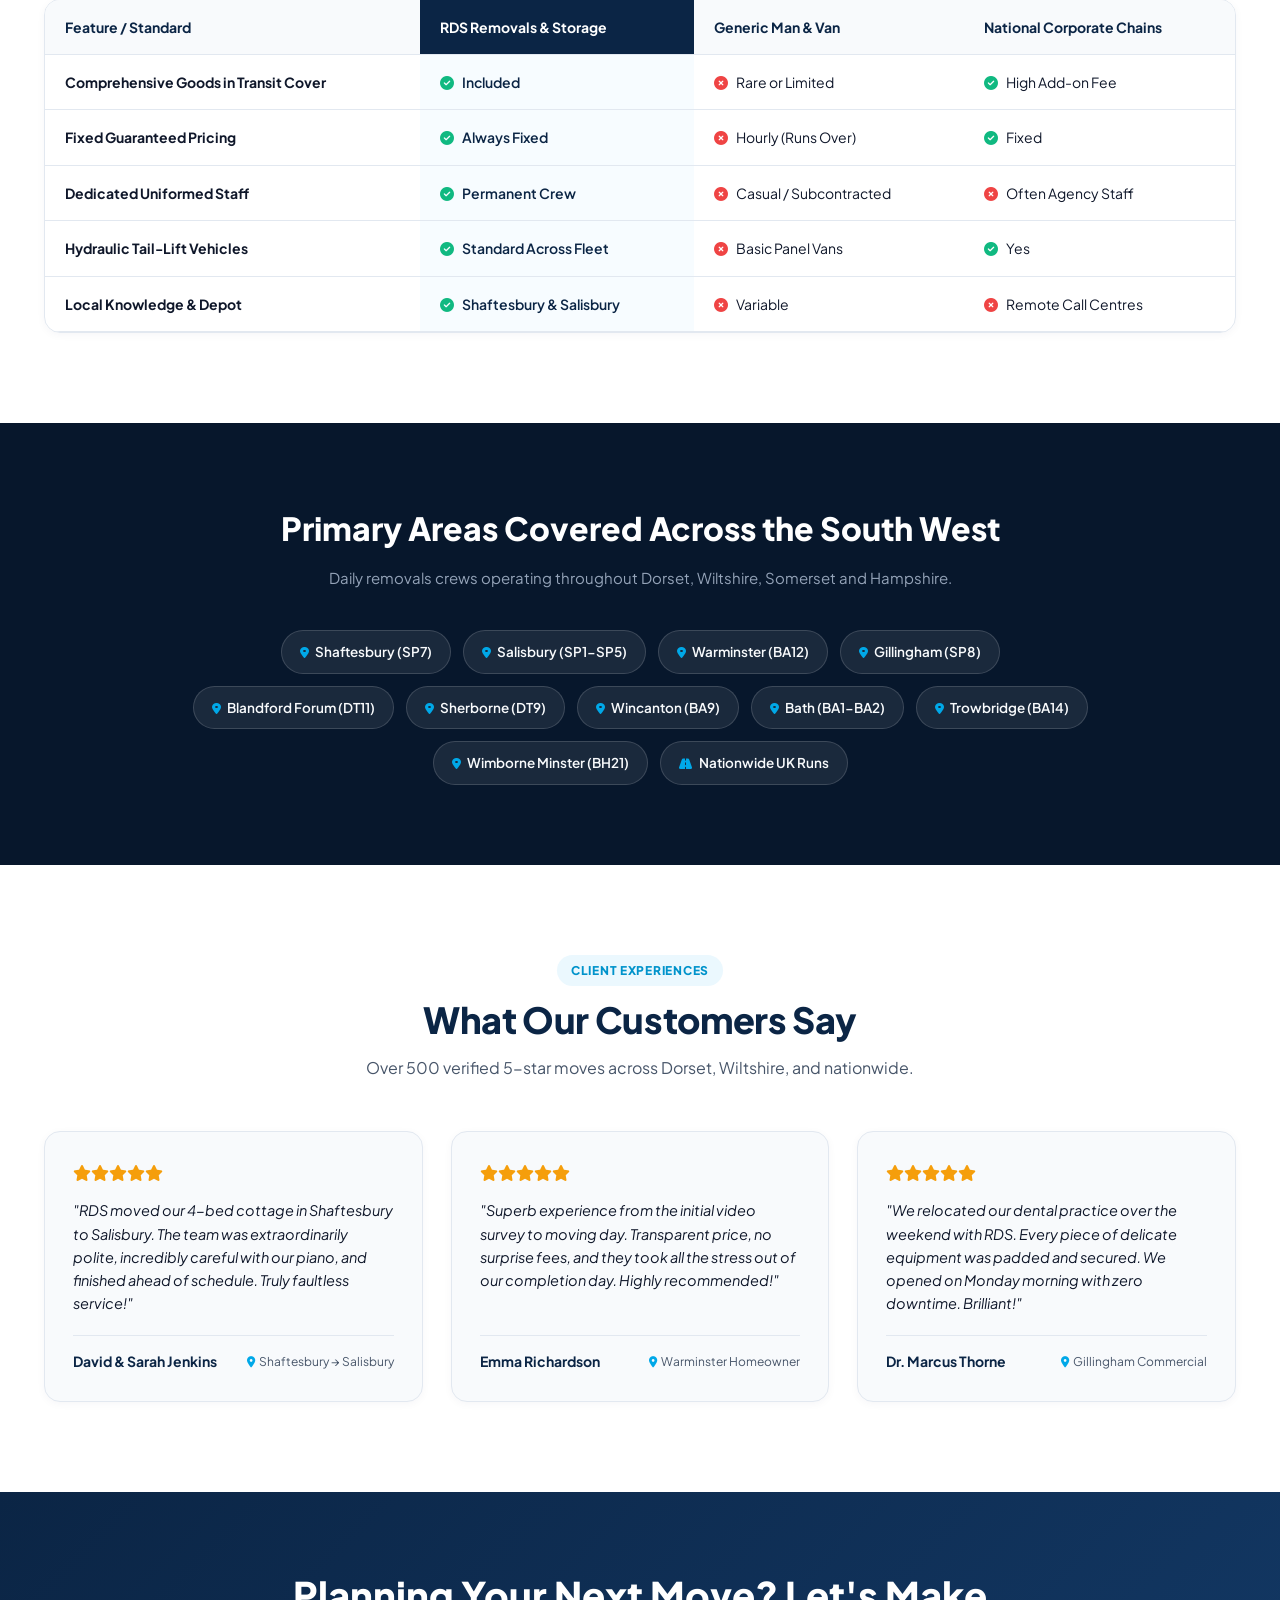
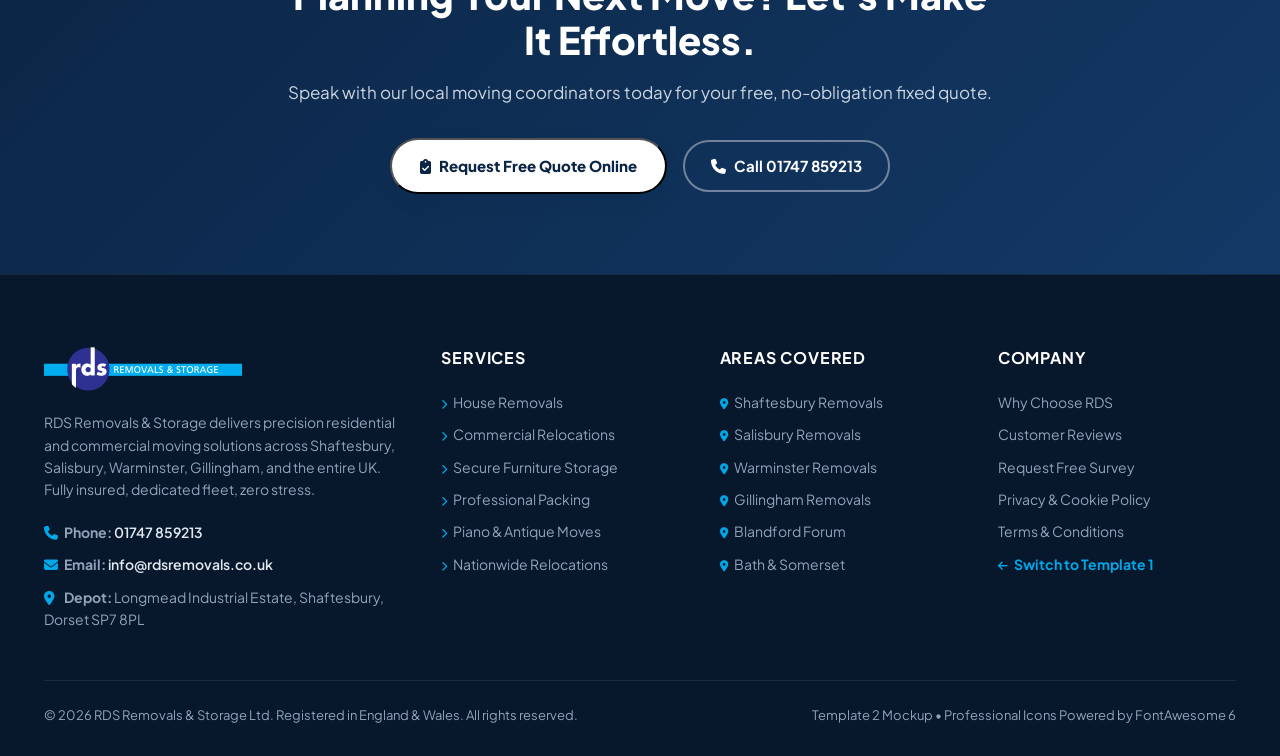
==== commit 70f43e44: "chore: remove £50,000 Goods Transit Cover line across both template 1 and template 2" ====
--- a/template2/index.html
+++ b/template2/index.html
@@ -10,7 +10,7 @@
   <link href="https://fonts.googleapis.com/css2?family=Plus+Jakarta+Sans:ital,wght@0,300;0,400;0,500;0,600;0,700;0,800;1,400&display=swap" rel="stylesheet">
   <!-- Professional Icon Library: FontAwesome 6 -->
   <link rel="stylesheet" href="https://cdnjs.cloudflare.com/ajax/libs/font-awesome/6.5.1/css/all.min.css">
-  <link rel="stylesheet" href="style.css?v=2">
+  <link rel="stylesheet" href="style.css?v=3">
 </head>
 <body>
 
@@ -23,10 +23,6 @@
         <span>Operating Across Dorset, Wiltshire &amp; Nationwide Today</span>
       </div>
       <div class="top-highlights">
-        <span class="top-highlight-item">
-          <i class="fa-solid fa-shield-halved" style="color: var(--accent-cyan);"></i>
-          £50,000 Goods Transit Cover
-        </span>
         <span class="top-highlight-item">
           <i class="fa-solid fa-star" style="color: var(--gold-star);"></i>
           4.9 / 5.0 (500+ Verified Moves)
@@ -86,8 +82,8 @@
 
         <div class="hero-key-highlights">
           <div class="highlight-box">
-            <div class="highlight-box-num"><i class="fa-solid fa-shield-halved" style="color: var(--accent-cyan); font-size: 18px; margin-right: 6px;"></i>£50,000</div>
-            <div class="highlight-box-lbl">Goods in Transit Cover</div>
+            <div class="highlight-box-num"><i class="fa-solid fa-shield-halved" style="color: var(--accent-cyan); font-size: 18px; margin-right: 6px;"></i>100%</div>
+            <div class="highlight-box-lbl">Fully Insured Moves</div>
           </div>
           <div class="highlight-box">
             <div class="highlight-box-num"><i class="fa-solid fa-star" style="color: var(--gold-star); font-size: 18px; margin-right: 6px;"></i>4.9 / 5.0</div>
@@ -162,7 +158,7 @@
       </div>
       <div class="trust-item-badge">
         <i class="fa-solid fa-shield-halved" style="color: var(--accent-cyan); font-size: 18px;"></i>
-        <span>£50,000 Transit Insurance Included</span>
+        <span>Comprehensive Transit Insurance</span>
       </div>
       <div class="trust-item-badge">
         <i class="fa-solid fa-truck-moving" style="color: var(--accent-cyan); font-size: 18px;"></i>
@@ -366,7 +362,7 @@
           </thead>
           <tbody>
             <tr>
-              <td><strong>£50,000 Goods in Transit Cover</strong></td>
+              <td><strong>Comprehensive Goods in Transit Cover</strong></td>
               <td class="col-rds"><i class="fa-solid fa-circle-check check-icon"></i> Included</td>
               <td><i class="fa-solid fa-circle-xmark cross-icon"></i> Rare or Limited</td>
               <td><i class="fa-solid fa-circle-check check-icon"></i> High Add-on Fee</td>
@@ -604,12 +600,12 @@
           <span>Submit Free Quote Request</span>
           <i class="fa-solid fa-arrow-right"></i>
         </button>
-        <p class="quote-guarantee-note"><i class="fa-solid fa-shield-halved" style="color: #10B981; margin-right: 4px;"></i> Your details are secure and never shared. £50,000 Goods in Transit Cover included.</p>
+        <p class="quote-guarantee-note"><i class="fa-solid fa-shield-halved" style="color: #10B981; margin-right: 4px;"></i> Your details are secure and never shared. Comprehensive Goods in Transit Cover included.</p>
       </form>
     </div>
   </div>
 
-  <script src="script.js"></script>
+  <script src="script.js?v=3"></script>
 
 
 </body>
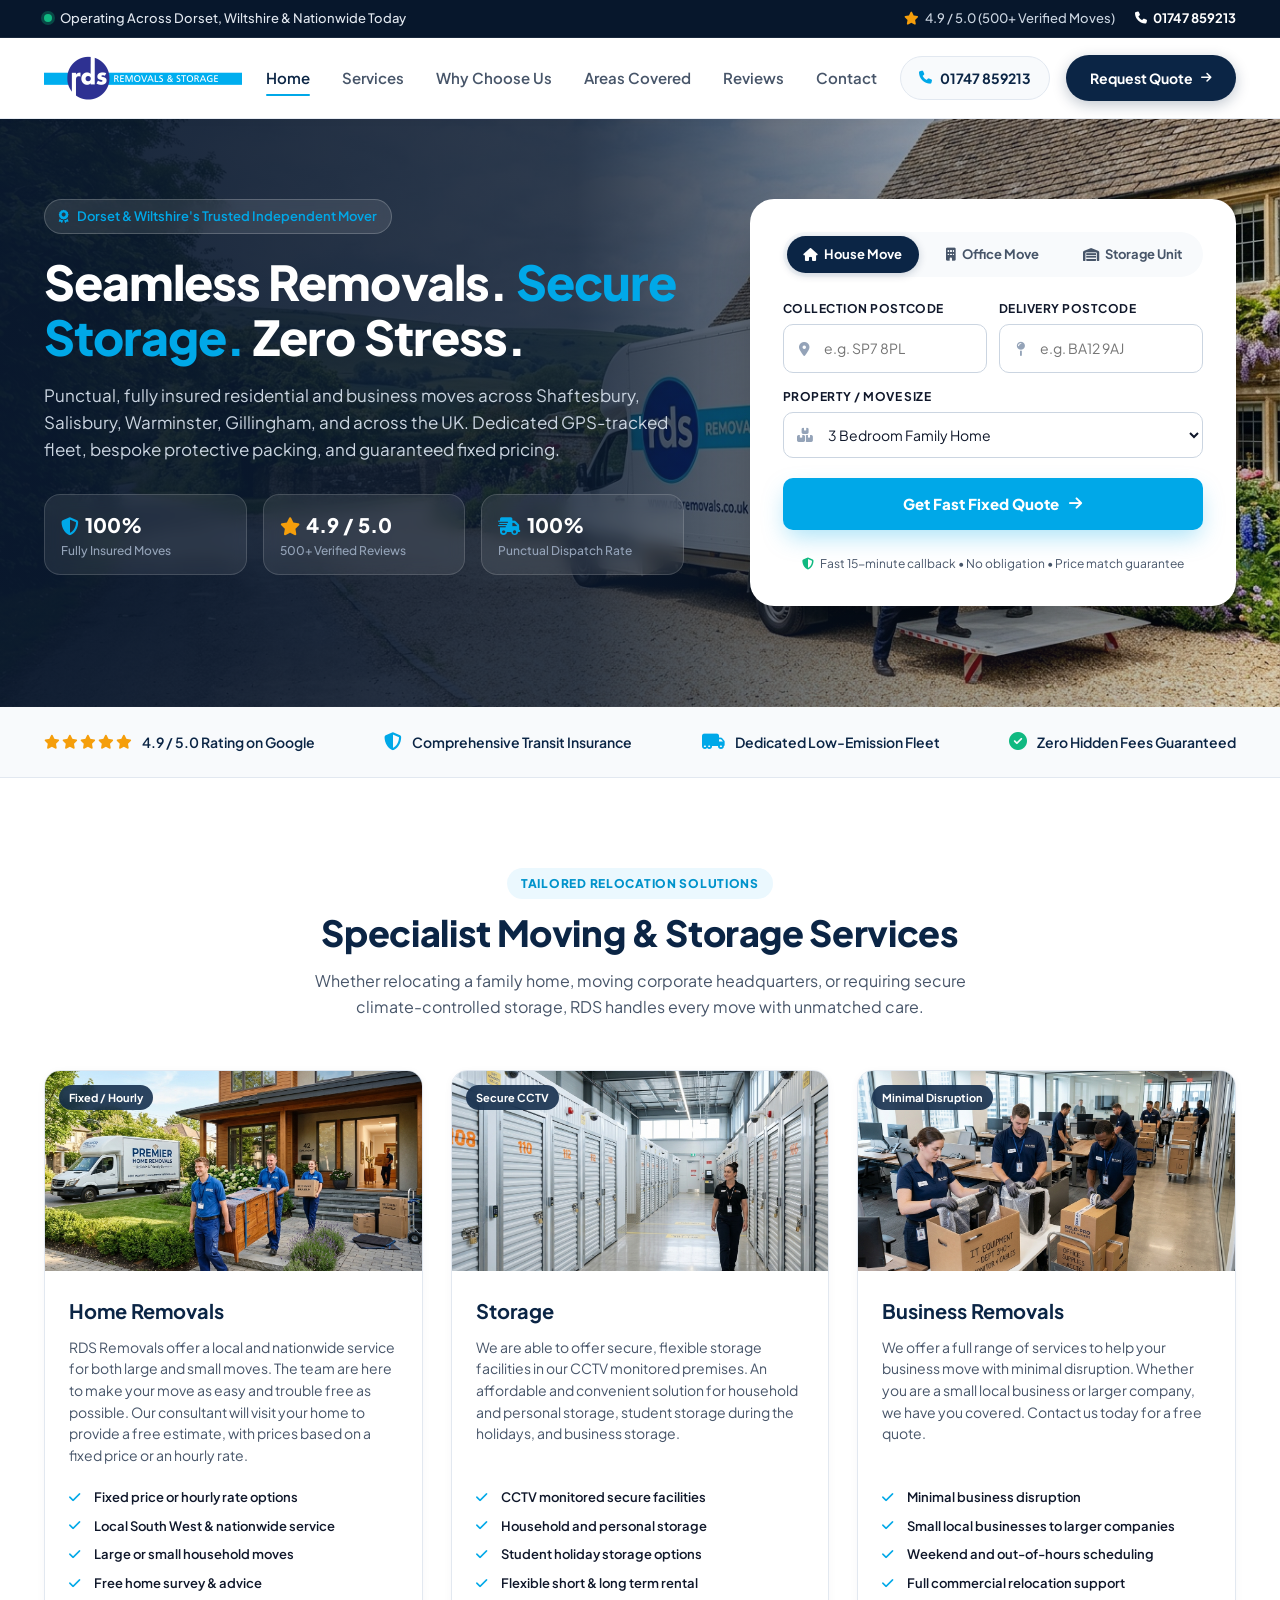
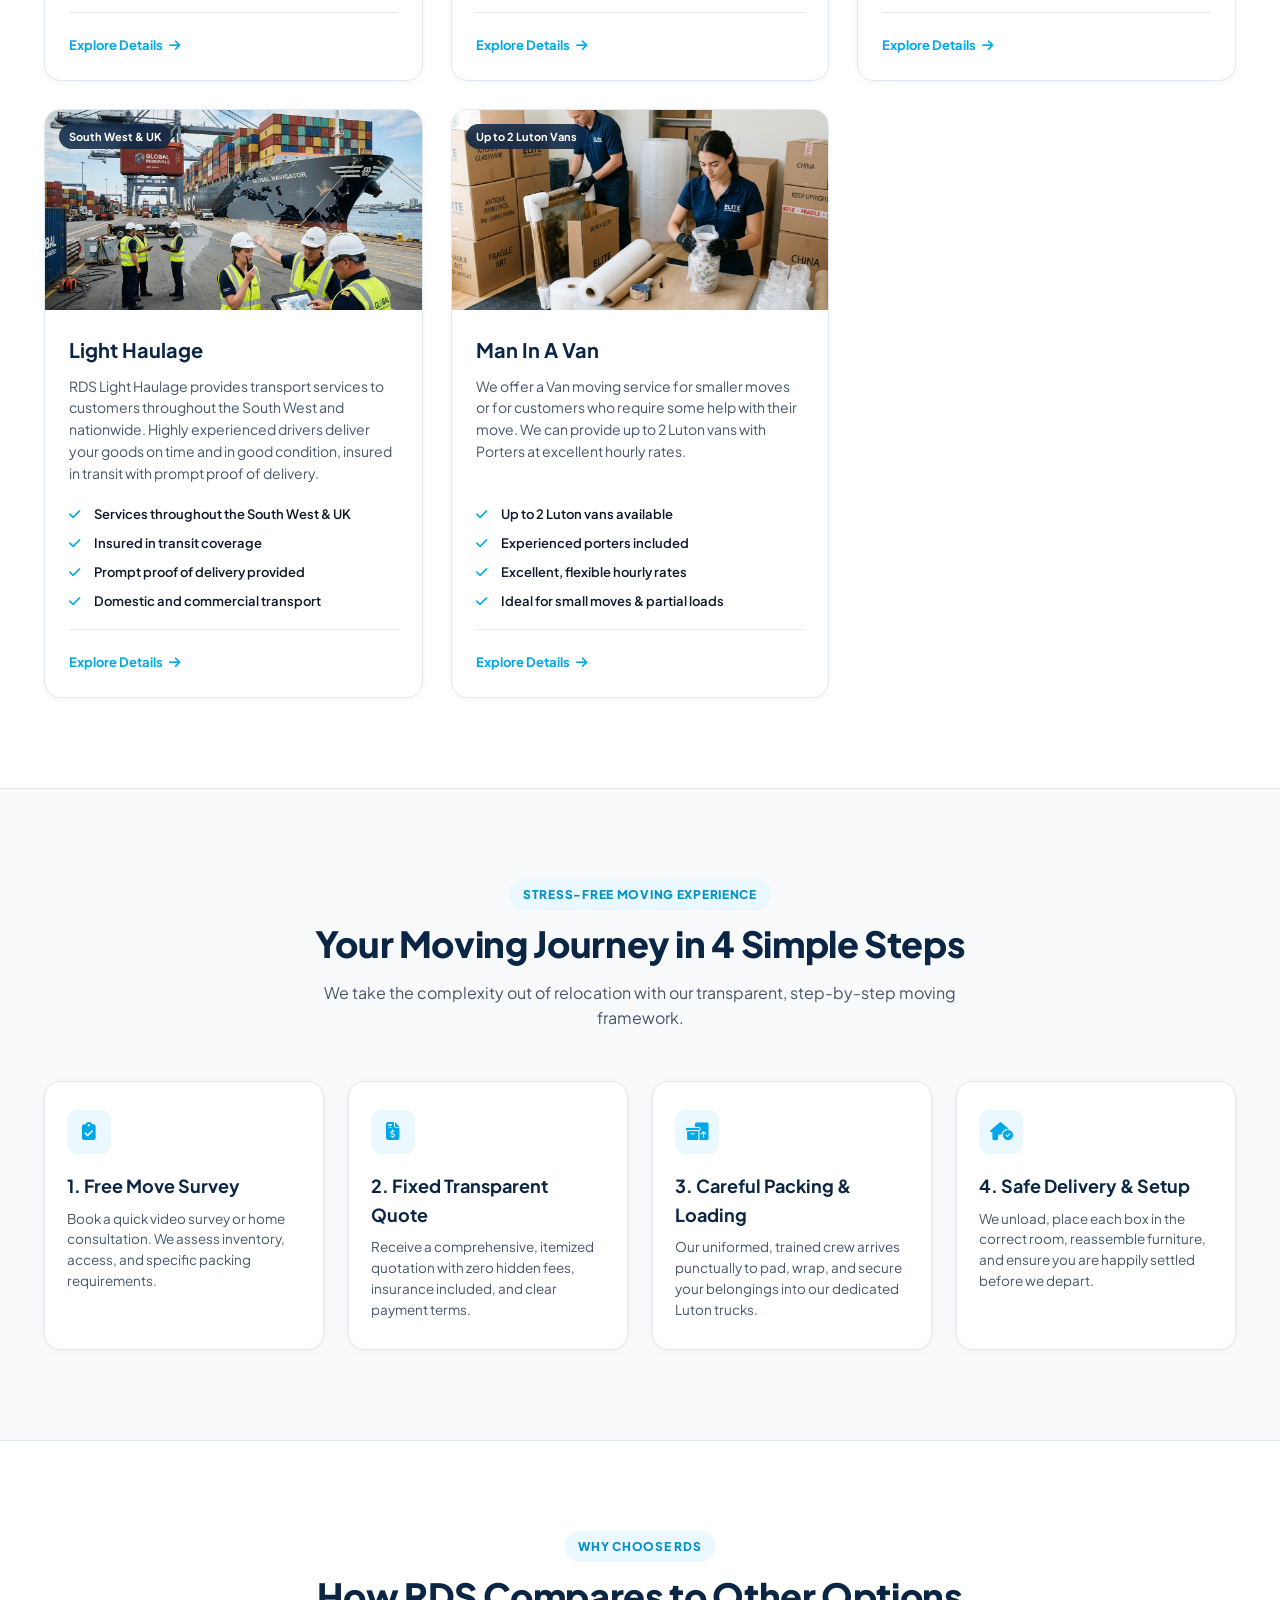
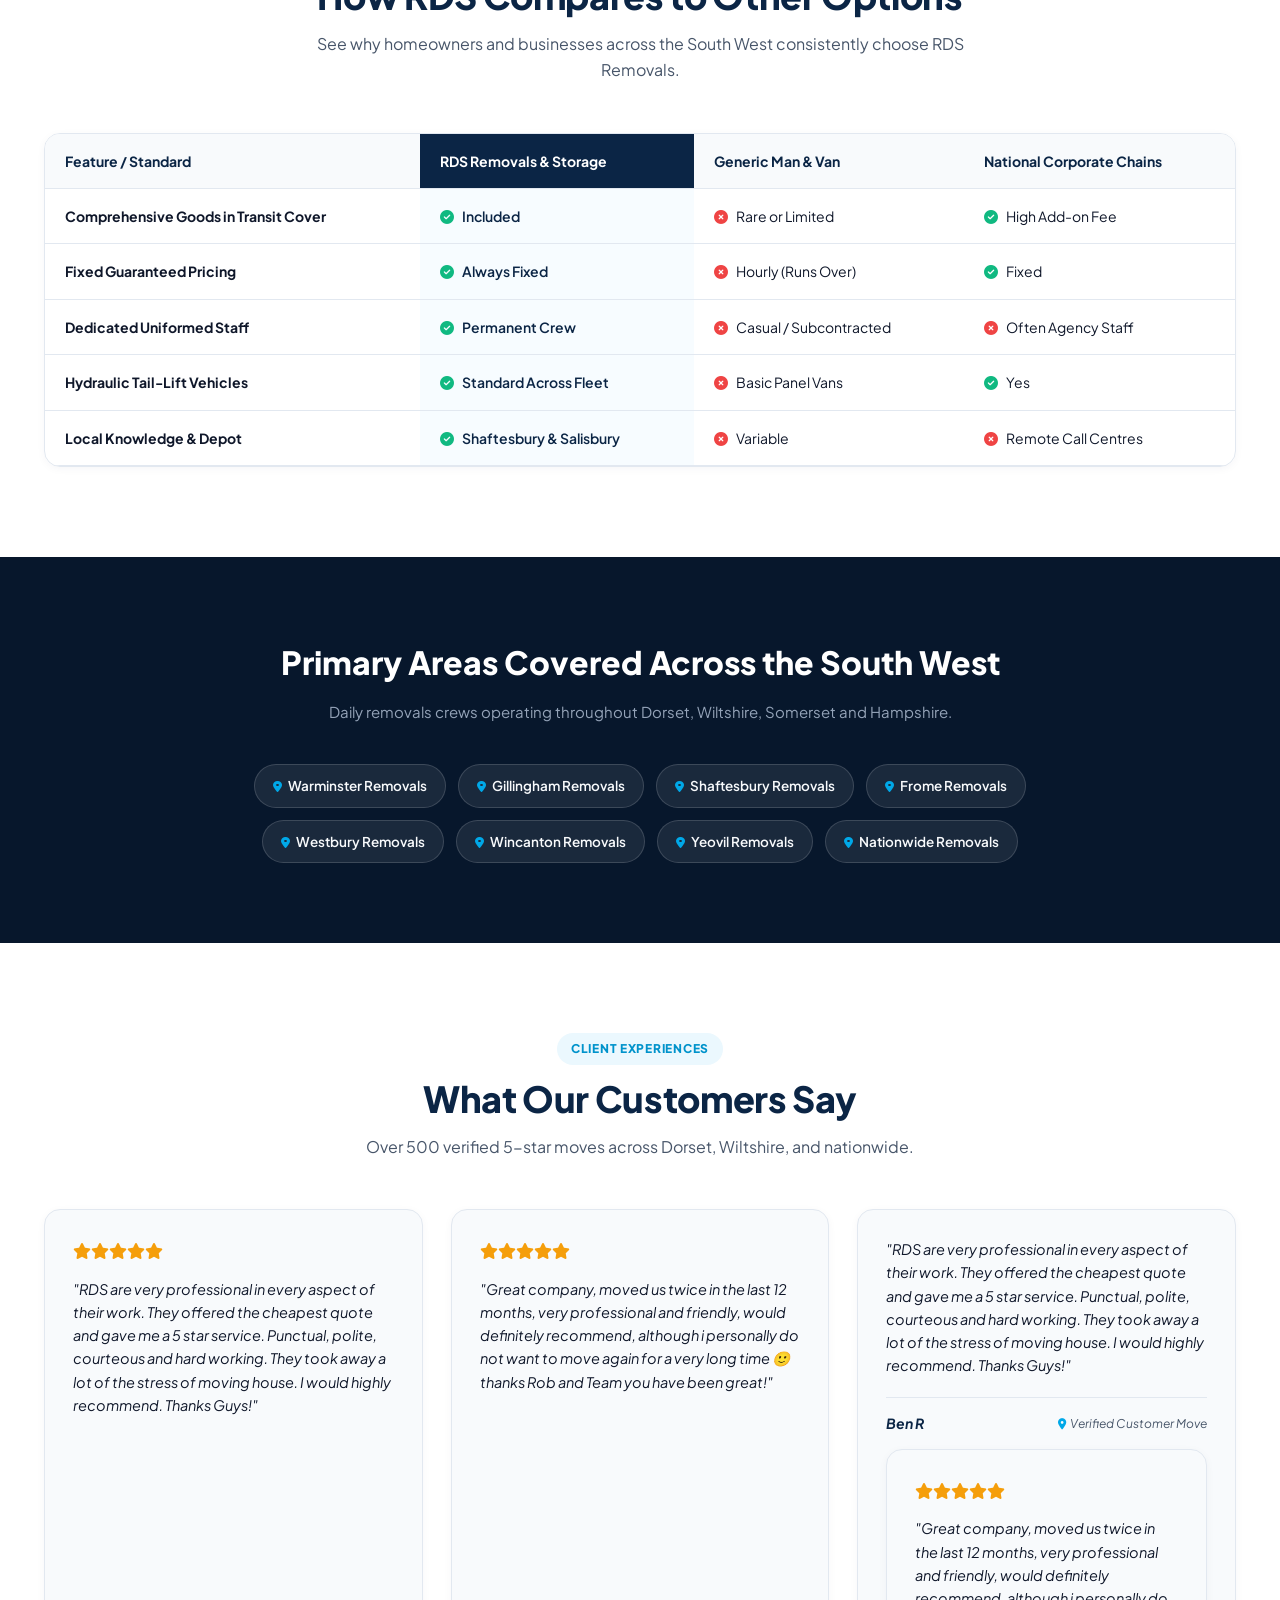
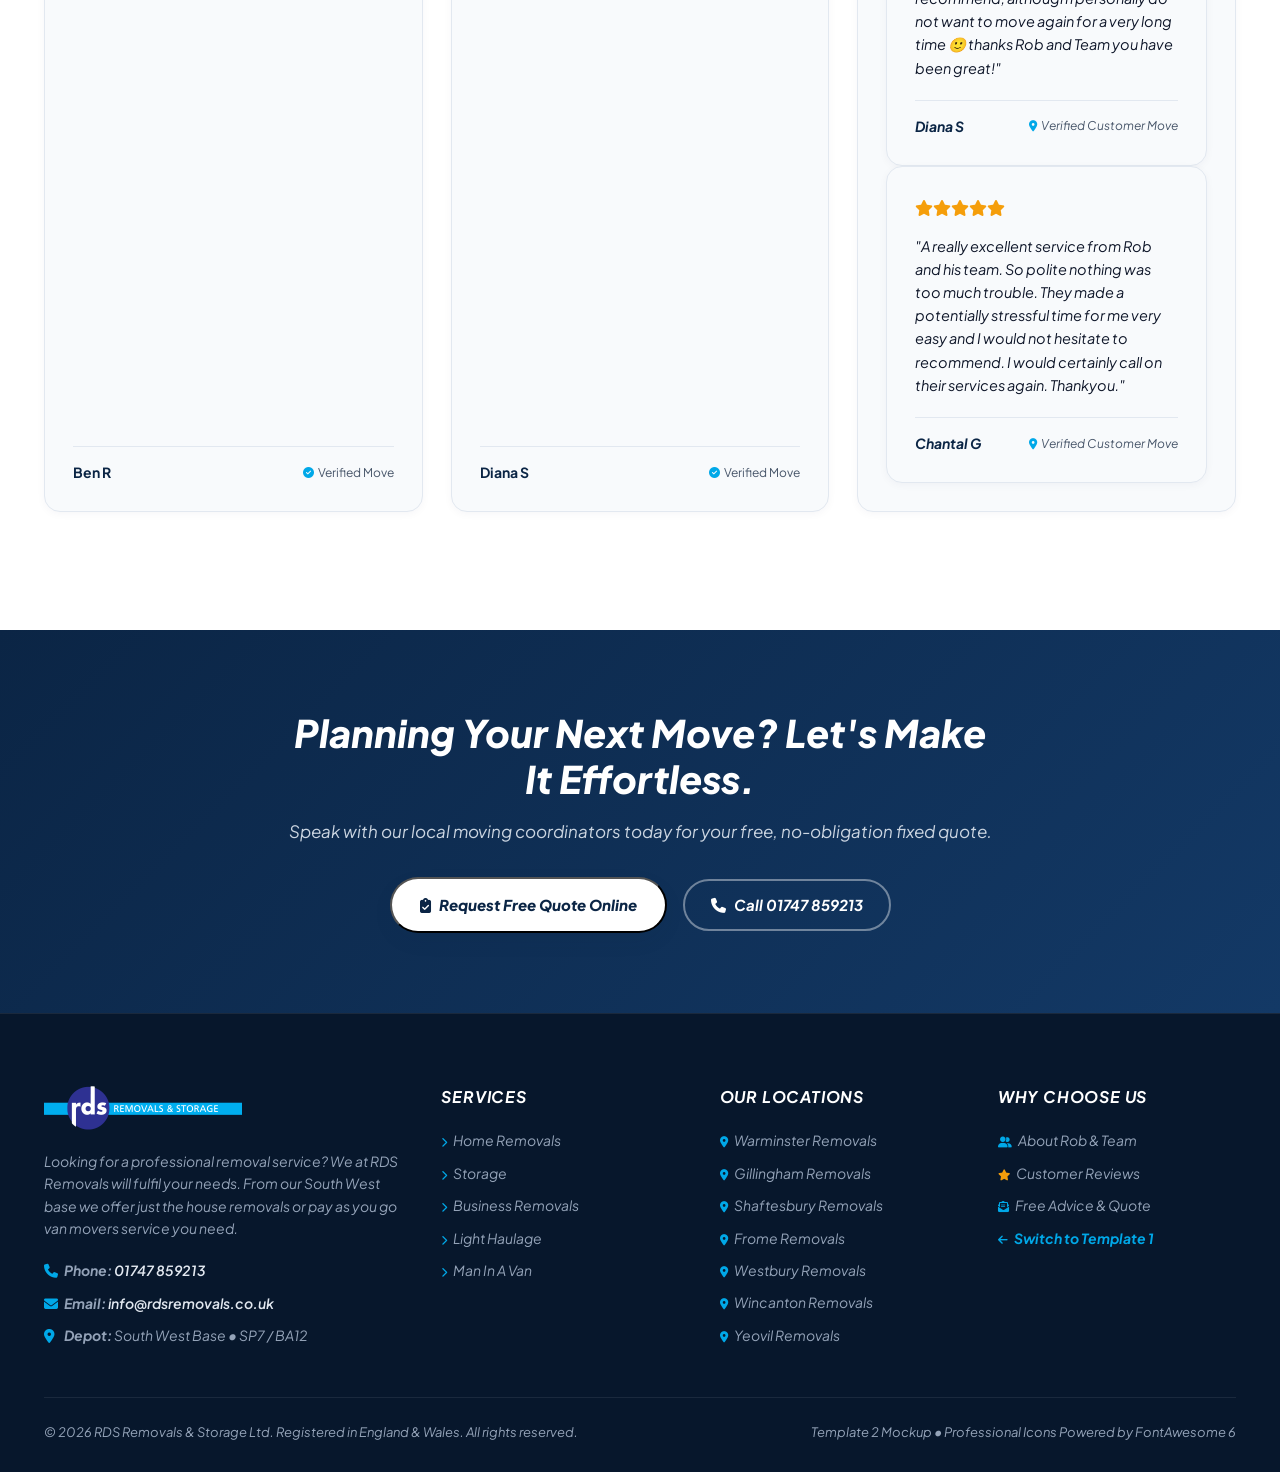
==== commit ff7fd42a: "feat: sync services, locations, and footer content with real rdsremovals.co.uk website" ====
--- a/template2/index.html
+++ b/template2/index.html
@@ -10,7 +10,7 @@
   <link href="https://fonts.googleapis.com/css2?family=Plus+Jakarta+Sans:ital,wght@0,300;0,400;0,500;0,600;0,700;0,800;1,400&display=swap" rel="stylesheet">
   <!-- Professional Icon Library: FontAwesome 6 -->
   <link rel="stylesheet" href="https://cdnjs.cloudflare.com/ajax/libs/font-awesome/6.5.1/css/all.min.css">
-  <link rel="stylesheet" href="style.css?v=3">
+  <link rel="stylesheet" href="style.css?v=4">
 </head>
 <body>
 
@@ -181,122 +181,107 @@
       </div>
 
       <div class="bento-cards-grid">
-        <!-- 1. Home Removals -->
-        <div class="bento-card">
+        <!-- Home Removals -->
+        <div class="bento-card" id="home-removals">
           <div class="bento-card-media">
-            <img src="home-removals.jpg" alt="House Removals">
-            <span class="bento-badge-overlay">Most Popular</span>
+            <img src="home-removals.jpg" alt="Home Removals">
+            <span class="bento-badge-overlay">Fixed / Hourly</span>
           </div>
           <div class="bento-card-body">
-            <h3 class="bento-title">Residential Home Removals</h3>
-            <p class="bento-text">Comprehensive house moving tailored to cottages, townhouses, and large country estates. From full packing to delicate furniture protection.</p>
+            <h3 class="bento-title">Home Removals</h3>
+            <p class="bento-text">RDS Removals offer a local and nationwide service for both large and small moves. The team are here to make your move as easy and trouble free as possible. Our consultant will visit your home to provide a free estimate, with prices based on a fixed price or an hourly rate.</p>
             <ul class="bento-feature-list">
-              <li class="bento-feature-item"><i class="fa-solid fa-check" style="color: var(--accent-cyan); margin-right: 6px;"></i> Quilted furniture &amp; mattress covers</li>
-              <li class="bento-feature-item"><i class="fa-solid fa-check" style="color: var(--accent-cyan); margin-right: 6px;"></i> Dismantling &amp; reassembly service</li>
-              <li class="bento-feature-item"><i class="fa-solid fa-check" style="color: var(--accent-cyan); margin-right: 6px;"></i> Key delay protection available</li>
+              <li class="bento-feature-item"><i class="fa-solid fa-check" style="color: var(--accent-cyan); margin-right: 6px;"></i> Fixed price or hourly rate options</li>
+              <li class="bento-feature-item"><i class="fa-solid fa-check" style="color: var(--accent-cyan); margin-right: 6px;"></i> Local South West & nationwide service</li>
+              <li class="bento-feature-item"><i class="fa-solid fa-check" style="color: var(--accent-cyan); margin-right: 6px;"></i> Large or small household moves</li>
+              <li class="bento-feature-item"><i class="fa-solid fa-check" style="color: var(--accent-cyan); margin-right: 6px;"></i> Free home survey & advice</li>
             </ul>
             <div class="bento-card-footer">
-              <a href="services.html" class="card-link-btn">Explore Home Moves <i class="fa-solid fa-arrow-right"></i></a>
-            </div>
-          </div>
-        </div>
-
-        <!-- 2. Commercial Moves -->
-        <div class="bento-card">
+              <a href="services.html#home-removals" class="card-link-btn">Explore Details <i class="fa-solid fa-arrow-right"></i></a>
+            </div>
+          </div>
+        </div>
+
+        <!-- Storage -->
+        <div class="bento-card" id="storage">
           <div class="bento-card-media">
-            <img src="office-removals.jpg" alt="Office Relocations">
-            <span class="bento-badge-overlay">Corporate</span>
+            <img src="storage.jpg" alt="Storage">
+            <span class="bento-badge-overlay">Secure CCTV</span>
           </div>
           <div class="bento-card-body">
-            <h3 class="bento-title">Commercial &amp; Office Relocations</h3>
-            <p class="bento-text">Business moving executed overnight or on weekends to guarantee minimal operational downtime. Server handling, desk systems, and file archives.</p>
+            <h3 class="bento-title">Storage</h3>
+            <p class="bento-text">We are able to offer secure, flexible storage facilities in our CCTV monitored premises. An affordable and convenient solution for household and personal storage, student storage during the holidays, and business storage.</p>
             <ul class="bento-feature-list">
-              <li class="bento-feature-item"><i class="fa-solid fa-check" style="color: var(--accent-cyan); margin-right: 6px;"></i> Out-of-hours &amp; weekend scheduling</li>
-              <li class="bento-feature-item"><i class="fa-solid fa-check" style="color: var(--accent-cyan); margin-right: 6px;"></i> IT equipment &amp; crate hire</li>
-              <li class="bento-feature-item"><i class="fa-solid fa-check" style="color: var(--accent-cyan); margin-right: 6px;"></i> Fully insured commercial cover</li>
+              <li class="bento-feature-item"><i class="fa-solid fa-check" style="color: var(--accent-cyan); margin-right: 6px;"></i> CCTV monitored secure facilities</li>
+              <li class="bento-feature-item"><i class="fa-solid fa-check" style="color: var(--accent-cyan); margin-right: 6px;"></i> Household and personal storage</li>
+              <li class="bento-feature-item"><i class="fa-solid fa-check" style="color: var(--accent-cyan); margin-right: 6px;"></i> Student holiday storage options</li>
+              <li class="bento-feature-item"><i class="fa-solid fa-check" style="color: var(--accent-cyan); margin-right: 6px;"></i> Flexible short & long term rental</li>
             </ul>
             <div class="bento-card-footer">
-              <a href="services.html" class="card-link-btn">Explore Office Moves <i class="fa-solid fa-arrow-right"></i></a>
-            </div>
-          </div>
-        </div>
-
-        <!-- 3. Storage -->
-        <div class="bento-card">
+              <a href="services.html#storage" class="card-link-btn">Explore Details <i class="fa-solid fa-arrow-right"></i></a>
+            </div>
+          </div>
+        </div>
+
+        <!-- Business Removals -->
+        <div class="bento-card" id="business-removals">
           <div class="bento-card-media">
-            <img src="storage.jpg" alt="Secure Storage Units">
-            <span class="bento-badge-overlay">24/7 Monitored</span>
+            <img src="office-removals.jpg" alt="Business Removals">
+            <span class="bento-badge-overlay">Minimal Disruption</span>
           </div>
           <div class="bento-card-body">
-            <h3 class="bento-title">Secure Climate-Controlled Storage</h3>
-            <p class="bento-text">Clean, secure, temperature-managed storage units in Shaftesbury. Ideal for house sale gaps, decluttering, or corporate archive storage.</p>
+            <h3 class="bento-title">Business Removals</h3>
+            <p class="bento-text">We offer a full range of services to help your business move with minimal disruption. Whether you are a small local business or larger company, we have you covered. Contact us today for a free quote.</p>
             <ul class="bento-feature-list">
-              <li class="bento-feature-item"><i class="fa-solid fa-check" style="color: var(--accent-cyan); margin-right: 6px;"></i> 24/7 CCTV surveillance</li>
-              <li class="bento-feature-item"><i class="fa-solid fa-check" style="color: var(--accent-cyan); margin-right: 6px;"></i> Flexible weekly or monthly terms</li>
-              <li class="bento-feature-item"><i class="fa-solid fa-check" style="color: var(--accent-cyan); margin-right: 6px;"></i> Direct collection &amp; redelivery</li>
+              <li class="bento-feature-item"><i class="fa-solid fa-check" style="color: var(--accent-cyan); margin-right: 6px;"></i> Minimal business disruption</li>
+              <li class="bento-feature-item"><i class="fa-solid fa-check" style="color: var(--accent-cyan); margin-right: 6px;"></i> Small local businesses to larger companies</li>
+              <li class="bento-feature-item"><i class="fa-solid fa-check" style="color: var(--accent-cyan); margin-right: 6px;"></i> Weekend and out-of-hours scheduling</li>
+              <li class="bento-feature-item"><i class="fa-solid fa-check" style="color: var(--accent-cyan); margin-right: 6px;"></i> Full commercial relocation support</li>
             </ul>
             <div class="bento-card-footer">
-              <a href="services.html" class="card-link-btn">Explore Storage <i class="fa-solid fa-arrow-right"></i></a>
-            </div>
-          </div>
-        </div>
-
-        <!-- 4. Packing -->
-        <div class="bento-card">
+              <a href="services.html#business-removals" class="card-link-btn">Explore Details <i class="fa-solid fa-arrow-right"></i></a>
+            </div>
+          </div>
+        </div>
+
+        <!-- Light Haulage -->
+        <div class="bento-card" id="light-haulage">
           <div class="bento-card-media">
-            <img src="packing.jpg" alt="Packing Services">
-            <span class="bento-badge-overlay">Fragile Handling</span>
+            <img src="international.jpg" alt="Light Haulage">
+            <span class="bento-badge-overlay">South West & UK</span>
           </div>
           <div class="bento-card-body">
-            <h3 class="bento-title">Professional Packing &amp; Materials</h3>
-            <p class="bento-text">Full packing service or specialized fragile-only packing for glassware, fine china, and artwork with double-walled heavy-duty cartons.</p>
+            <h3 class="bento-title">Light Haulage</h3>
+            <p class="bento-text">RDS Light Haulage provides transport services to customers throughout the South West and nationwide. Highly experienced drivers deliver your goods on time and in good condition, insured in transit with prompt proof of delivery.</p>
             <ul class="bento-feature-list">
-              <li class="bento-feature-item"><i class="fa-solid fa-check" style="color: var(--accent-cyan); margin-right: 6px;"></i> Double-walled boxes &amp; acid-free paper</li>
-              <li class="bento-feature-item"><i class="fa-solid fa-check" style="color: var(--accent-cyan); margin-right: 6px;"></i> Wardrobe hanging cartons provided</li>
-              <li class="bento-feature-item"><i class="fa-solid fa-check" style="color: var(--accent-cyan); margin-right: 6px;"></i> Eco-friendly recyclable packaging</li>
+              <li class="bento-feature-item"><i class="fa-solid fa-check" style="color: var(--accent-cyan); margin-right: 6px;"></i> Services throughout the South West & UK</li>
+              <li class="bento-feature-item"><i class="fa-solid fa-check" style="color: var(--accent-cyan); margin-right: 6px;"></i> Insured in transit coverage</li>
+              <li class="bento-feature-item"><i class="fa-solid fa-check" style="color: var(--accent-cyan); margin-right: 6px;"></i> Prompt proof of delivery provided</li>
+              <li class="bento-feature-item"><i class="fa-solid fa-check" style="color: var(--accent-cyan); margin-right: 6px;"></i> Domestic and commercial transport</li>
             </ul>
             <div class="bento-card-footer">
-              <a href="services.html" class="card-link-btn">Explore Packing <i class="fa-solid fa-arrow-right"></i></a>
-            </div>
-          </div>
-        </div>
-
-        <!-- 5. Nationwide -->
-        <div class="bento-card">
+              <a href="services.html#light-haulage" class="card-link-btn">Explore Details <i class="fa-solid fa-arrow-right"></i></a>
+            </div>
+          </div>
+        </div>
+
+        <!-- Man In A Van -->
+        <div class="bento-card" id="man-in-a-van">
           <div class="bento-card-media">
-            <img src="international.jpg" alt="Nationwide Relocations">
-            <span class="bento-badge-overlay">Dedicated Run</span>
+            <img src="packing.jpg" alt="Man In A Van">
+            <span class="bento-badge-overlay">Up to 2 Luton Vans</span>
           </div>
           <div class="bento-card-body">
-            <h3 class="bento-title">Nationwide UK Long-Distance</h3>
-            <p class="bento-text">Direct, non-shared journeys across England, Scotland, and Wales. Your possessions travel on a dedicated truck directly to your new doorstep.</p>
+            <h3 class="bento-title">Man In A Van</h3>
+            <p class="bento-text">We offer a Van moving service for smaller moves or for customers who require some help with their move. We can provide up to 2 Luton vans with Porters at excellent hourly rates.</p>
             <ul class="bento-feature-list">
-              <li class="bento-feature-item"><i class="fa-solid fa-check" style="color: var(--accent-cyan); margin-right: 6px;"></i> Single dedicated vehicle (no mixing)</li>
-              <li class="bento-feature-item"><i class="fa-solid fa-check" style="color: var(--accent-cyan); margin-right: 6px;"></i> Live GPS journey tracking</li>
-              <li class="bento-feature-item"><i class="fa-solid fa-check" style="color: var(--accent-cyan); margin-right: 6px;"></i> Guaranteed delivery time slots</li>
+              <li class="bento-feature-item"><i class="fa-solid fa-check" style="color: var(--accent-cyan); margin-right: 6px;"></i> Up to 2 Luton vans available</li>
+              <li class="bento-feature-item"><i class="fa-solid fa-check" style="color: var(--accent-cyan); margin-right: 6px;"></i> Experienced porters included</li>
+              <li class="bento-feature-item"><i class="fa-solid fa-check" style="color: var(--accent-cyan); margin-right: 6px;"></i> Excellent, flexible hourly rates</li>
+              <li class="bento-feature-item"><i class="fa-solid fa-check" style="color: var(--accent-cyan); margin-right: 6px;"></i> Ideal for small moves & partial loads</li>
             </ul>
             <div class="bento-card-footer">
-              <a href="services.html" class="card-link-btn">Explore Nationwide <i class="fa-solid fa-arrow-right"></i></a>
-            </div>
-          </div>
-        </div>
-
-        <!-- 6. Piano & Fine Art -->
-        <div class="bento-card">
-          <div class="bento-card-media">
-            <img src="hero.jpg" alt="Piano &amp; Antique Removals">
-            <span class="bento-badge-overlay">Specialist</span>
-          </div>
-          <div class="bento-card-body">
-            <h3 class="bento-title">Piano &amp; Antique Specialists</h3>
-            <p class="bento-text">Expert transport for upright and baby grand pianos, grandfather clocks, and irreplaceable family heirlooms with hydraulic tail-lift vans.</p>
-            <ul class="bento-feature-list">
-              <li class="bento-feature-item"><i class="fa-solid fa-check" style="color: var(--accent-cyan); margin-right: 6px;"></i> Heavy-duty piano shoes &amp; covers</li>
-              <li class="bento-feature-item"><i class="fa-solid fa-check" style="color: var(--accent-cyan); margin-right: 6px;"></i> Hydraulic tail-lift loading</li>
-              <li class="bento-feature-item"><i class="fa-solid fa-check" style="color: var(--accent-cyan); margin-right: 6px;"></i> High-value item transit insurance</li>
-            </ul>
-            <div class="bento-card-footer">
-              <a href="services.html" class="card-link-btn">Explore Specialists <i class="fa-solid fa-arrow-right"></i></a>
+              <a href="services.html#man-in-a-van" class="card-link-btn">Explore Details <i class="fa-solid fa-arrow-right"></i></a>
             </div>
           </div>
         </div>
@@ -406,17 +391,14 @@
       </div>
 
       <div class="town-pills-wrap">
-        <a href="locations.html" class="town-pill-item"><i class="fa-solid fa-location-dot" style="margin-right: 6px; font-size: 12px; color: var(--accent-cyan);"></i>Shaftesbury (SP7)</a>
-        <a href="locations.html" class="town-pill-item"><i class="fa-solid fa-location-dot" style="margin-right: 6px; font-size: 12px; color: var(--accent-cyan);"></i>Salisbury (SP1-SP5)</a>
-        <a href="locations.html" class="town-pill-item"><i class="fa-solid fa-location-dot" style="margin-right: 6px; font-size: 12px; color: var(--accent-cyan);"></i>Warminster (BA12)</a>
-        <a href="locations.html" class="town-pill-item"><i class="fa-solid fa-location-dot" style="margin-right: 6px; font-size: 12px; color: var(--accent-cyan);"></i>Gillingham (SP8)</a>
-        <a href="locations.html" class="town-pill-item"><i class="fa-solid fa-location-dot" style="margin-right: 6px; font-size: 12px; color: var(--accent-cyan);"></i>Blandford Forum (DT11)</a>
-        <a href="locations.html" class="town-pill-item"><i class="fa-solid fa-location-dot" style="margin-right: 6px; font-size: 12px; color: var(--accent-cyan);"></i>Sherborne (DT9)</a>
-        <a href="locations.html" class="town-pill-item"><i class="fa-solid fa-location-dot" style="margin-right: 6px; font-size: 12px; color: var(--accent-cyan);"></i>Wincanton (BA9)</a>
-        <a href="locations.html" class="town-pill-item"><i class="fa-solid fa-location-dot" style="margin-right: 6px; font-size: 12px; color: var(--accent-cyan);"></i>Bath (BA1-BA2)</a>
-        <a href="locations.html" class="town-pill-item"><i class="fa-solid fa-location-dot" style="margin-right: 6px; font-size: 12px; color: var(--accent-cyan);"></i>Trowbridge (BA14)</a>
-        <a href="locations.html" class="town-pill-item"><i class="fa-solid fa-location-dot" style="margin-right: 6px; font-size: 12px; color: var(--accent-cyan);"></i>Wimborne Minster (BH21)</a>
-        <a href="locations.html" class="town-pill-item"><i class="fa-solid fa-road" style="margin-right: 6px; font-size: 12px; color: var(--accent-cyan);"></i>Nationwide UK Runs</a>
+        <a href="locations.html#warminster" class="town-pill-item"><i class="fa-solid fa-location-dot" style="margin-right: 6px; font-size: 12px; color: var(--accent-cyan);"></i>Warminster Removals</a>
+        <a href="locations.html#gillingham" class="town-pill-item"><i class="fa-solid fa-location-dot" style="margin-right: 6px; font-size: 12px; color: var(--accent-cyan);"></i>Gillingham Removals</a>
+        <a href="locations.html#shaftesbury" class="town-pill-item"><i class="fa-solid fa-location-dot" style="margin-right: 6px; font-size: 12px; color: var(--accent-cyan);"></i>Shaftesbury Removals</a>
+        <a href="locations.html#frome" class="town-pill-item"><i class="fa-solid fa-location-dot" style="margin-right: 6px; font-size: 12px; color: var(--accent-cyan);"></i>Frome Removals</a>
+        <a href="locations.html#westbury" class="town-pill-item"><i class="fa-solid fa-location-dot" style="margin-right: 6px; font-size: 12px; color: var(--accent-cyan);"></i>Westbury Removals</a>
+        <a href="locations.html#wincanton" class="town-pill-item"><i class="fa-solid fa-location-dot" style="margin-right: 6px; font-size: 12px; color: var(--accent-cyan);"></i>Wincanton Removals</a>
+        <a href="locations.html#yeovil" class="town-pill-item"><i class="fa-solid fa-location-dot" style="margin-right: 6px; font-size: 12px; color: var(--accent-cyan);"></i>Yeovil Removals</a>
+        <a href="locations.html#nationwide" class="town-pill-item"><i class="fa-solid fa-location-dot" style="margin-right: 6px; font-size: 12px; color: var(--accent-cyan);"></i>Nationwide Removals</a>
       </div>
     </div>
   </section>
@@ -435,10 +417,10 @@
           <div class="review-card-stars">
             <i class="fa-solid fa-star"></i><i class="fa-solid fa-star"></i><i class="fa-solid fa-star"></i><i class="fa-solid fa-star"></i><i class="fa-solid fa-star"></i>
           </div>
-          <p class="review-card-quote">"RDS moved our 4-bed cottage in Shaftesbury to Salisbury. The team was extraordinarily polite, incredibly careful with our piano, and finished ahead of schedule. Truly faultless service!"</p>
+          <p class="review-card-quote">"RDS are very professional in every aspect of their work. They offered the cheapest quote and gave me a 5 star service. Punctual, polite, courteous and hard working. They took away a lot of the stress of moving house. I would highly recommend. Thanks Guys!"</p>
           <div class="reviewer-meta">
-            <span class="reviewer-name">David &amp; Sarah Jenkins</span>
-            <span class="reviewer-loc"><i class="fa-solid fa-location-dot" style="font-size: 11px; margin-right: 4px; color: var(--accent-cyan);"></i>Shaftesbury &rarr; Salisbury</span>
+            <span class="reviewer-name">Ben R</span>
+            <span class="reviewer-loc"><i class="fa-solid fa-circle-check" style="font-size: 11px; margin-right: 4px; color: var(--accent-cyan);"></i>Verified Move</span>
           </div>
         </div>
 
@@ -446,10 +428,21 @@
           <div class="review-card-stars">
             <i class="fa-solid fa-star"></i><i class="fa-solid fa-star"></i><i class="fa-solid fa-star"></i><i class="fa-solid fa-star"></i><i class="fa-solid fa-star"></i>
           </div>
-          <p class="review-card-quote">"Superb experience from the initial video survey to moving day. Transparent price, no surprise fees, and they took all the stress out of our completion day. Highly recommended!"</p>
+          <p class="review-card-quote">"Great company, moved us twice in the last 12 months, very professional and friendly, would definitely recommend, although i personally do not want to move again for a very long time 🙂 thanks Rob and Team you have been great!"</p>
           <div class="reviewer-meta">
-            <span class="reviewer-name">Emma Richardson</span>
-            <span class="reviewer-loc"><i class="fa-solid fa-location-dot" style="font-size: 11px; margin-right: 4px; color: var(--accent-cyan);"></i>Warminster Homeowner</span>
+            <span class="reviewer-name">Diana S</span>
+            <span class="reviewer-loc"><i class="fa-solid fa-circle-check" style="font-size: 11px; margin-right: 4px; color: var(--accent-cyan);"></i>Verified Move</span>
+          </div>
+        </div>
+
+        <div class="review-card-item">
+          <div class="review-card-stars">
+            <i
+      </div>
+          <p class="review-card-quote">"RDS are very professional in every aspect of their work. They offered the cheapest quote and gave me a 5 star service. Punctual, polite, courteous and hard working. They took away a lot of the stress of moving house. I would highly recommend. Thanks Guys!"</p>
+          <div class="reviewer-meta">
+            <span class="reviewer-name">Ben R</span>
+            <span class="reviewer-loc"><i class="fa-solid fa-location-dot" style="font-size: 11px; margin-right: 4px; color: var(--accent-cyan);"></i>Verified Customer Move</span>
           </div>
         </div>
 
@@ -457,10 +450,21 @@
           <div class="review-card-stars">
             <i class="fa-solid fa-star"></i><i class="fa-solid fa-star"></i><i class="fa-solid fa-star"></i><i class="fa-solid fa-star"></i><i class="fa-solid fa-star"></i>
           </div>
-          <p class="review-card-quote">"We relocated our dental practice over the weekend with RDS. Every piece of delicate equipment was padded and secured. We opened on Monday morning with zero downtime. Brilliant!"</p>
+          <p class="review-card-quote">"Great company, moved us twice in the last 12 months, very professional and friendly, would definitely recommend, although i personally do not want to move again for a very long time 🙂 thanks Rob and Team you have been great!"</p>
           <div class="reviewer-meta">
-            <span class="reviewer-name">Dr. Marcus Thorne</span>
-            <span class="reviewer-loc"><i class="fa-solid fa-location-dot" style="font-size: 11px; margin-right: 4px; color: var(--accent-cyan);"></i>Gillingham Commercial</span>
+            <span class="reviewer-name">Diana S</span>
+            <span class="reviewer-loc"><i class="fa-solid fa-location-dot" style="font-size: 11px; margin-right: 4px; color: var(--accent-cyan);"></i>Verified Customer Move</span>
+          </div>
+        </div>
+
+        <div class="review-card-item">
+          <div class="review-card-stars">
+            <i class="fa-solid fa-star"></i><i class="fa-solid fa-star"></i><i class="fa-solid fa-star"></i><i class="fa-solid fa-star"></i><i class="fa-solid fa-star"></i>
+          </div>
+          <p class="review-card-quote">"A really excellent service from Rob and his team. So polite nothing was too much trouble. They made a potentially stressful time for me very easy and I would not hesitate to recommend. I would certainly call on their services again. Thankyou."</p>
+          <div class="reviewer-meta">
+            <span class="reviewer-name">Chantal G</span>
+            <span class="reviewer-loc"><i class="fa-solid fa-location-dot" style="font-size: 11px; margin-right: 4px; color: var(--accent-cyan);"></i>Verified Customer Move</span>
           </div>
         </div>
       </div>
@@ -482,52 +486,50 @@
 
   <!-- Footer -->
   <footer class="site-footer">
-    <div class="container">
+            <div class="container">
       <div class="footer-top-grid">
         <div class="footer-col-brand">
           <img src="logo.png" alt="RDS Removals">
           <p class="footer-bio">
-            RDS Removals &amp; Storage delivers precision residential and commercial moving solutions across Shaftesbury, Salisbury, Warminster, Gillingham, and the entire UK. Fully insured, dedicated fleet, zero stress.
+            Looking for a professional removal service? We at RDS Removals will fulfil your needs. From our South West base we offer just the house removals or pay as you go van movers service you need.
           </p>
           <div class="footer-contact-items">
             <div><i class="fa-solid fa-phone" style="color: var(--accent-cyan); width: 18px;"></i> <strong>Phone:</strong> <a href="tel:01747859213">01747 859213</a></div>
             <div><i class="fa-solid fa-envelope" style="color: var(--accent-cyan); width: 18px;"></i> <strong>Email:</strong> <a href="mailto:info@rdsremovals.co.uk">info@rdsremovals.co.uk</a></div>
-            <div><i class="fa-solid fa-location-dot" style="color: var(--accent-cyan); width: 18px;"></i> <strong>Depot:</strong> Longmead Industrial Estate, Shaftesbury, Dorset SP7 8PL</div>
+            <div><i class="fa-solid fa-location-dot" style="color: var(--accent-cyan); width: 18px;"></i> <strong>Depot:</strong> South West Base &bull; SP7 / BA12</div>
           </div>
         </div>
 
         <div>
           <h4 class="footer-heading">Services</h4>
           <ul class="footer-nav-list">
-            <li><a href="services.html"><i class="fa-solid fa-chevron-right" style="font-size: 10px; margin-right: 6px; color: var(--accent-cyan);"></i>House Removals</a></li>
-            <li><a href="services.html"><i class="fa-solid fa-chevron-right" style="font-size: 10px; margin-right: 6px; color: var(--accent-cyan);"></i>Commercial Relocations</a></li>
-            <li><a href="services.html"><i class="fa-solid fa-chevron-right" style="font-size: 10px; margin-right: 6px; color: var(--accent-cyan);"></i>Secure Furniture Storage</a></li>
-            <li><a href="services.html"><i class="fa-solid fa-chevron-right" style="font-size: 10px; margin-right: 6px; color: var(--accent-cyan);"></i>Professional Packing</a></li>
-            <li><a href="services.html"><i class="fa-solid fa-chevron-right" style="font-size: 10px; margin-right: 6px; color: var(--accent-cyan);"></i>Piano &amp; Antique Moves</a></li>
-            <li><a href="services.html"><i class="fa-solid fa-chevron-right" style="font-size: 10px; margin-right: 6px; color: var(--accent-cyan);"></i>Nationwide Relocations</a></li>
+            <li><a href="services.html#home-removals"><i class="fa-solid fa-chevron-right" style="font-size: 10px; margin-right: 6px; color: var(--accent-cyan);"></i>Home Removals</a></li>
+            <li><a href="services.html#storage"><i class="fa-solid fa-chevron-right" style="font-size: 10px; margin-right: 6px; color: var(--accent-cyan);"></i>Storage</a></li>
+            <li><a href="services.html#business-removals"><i class="fa-solid fa-chevron-right" style="font-size: 10px; margin-right: 6px; color: var(--accent-cyan);"></i>Business Removals</a></li>
+            <li><a href="services.html#light-haulage"><i class="fa-solid fa-chevron-right" style="font-size: 10px; margin-right: 6px; color: var(--accent-cyan);"></i>Light Haulage</a></li>
+            <li><a href="services.html#man-in-a-van"><i class="fa-solid fa-chevron-right" style="font-size: 10px; margin-right: 6px; color: var(--accent-cyan);"></i>Man In A Van</a></li>
           </ul>
         </div>
 
         <div>
-          <h4 class="footer-heading">Areas Covered</h4>
+          <h4 class="footer-heading">Our Locations</h4>
           <ul class="footer-nav-list">
-            <li><a href="locations.html"><i class="fa-solid fa-location-dot" style="font-size: 11px; margin-right: 6px; color: var(--accent-cyan);"></i>Shaftesbury Removals</a></li>
-            <li><a href="locations.html"><i class="fa-solid fa-location-dot" style="font-size: 11px; margin-right: 6px; color: var(--accent-cyan);"></i>Salisbury Removals</a></li>
-            <li><a href="locations.html"><i class="fa-solid fa-location-dot" style="font-size: 11px; margin-right: 6px; color: var(--accent-cyan);"></i>Warminster Removals</a></li>
-            <li><a href="locations.html"><i class="fa-solid fa-location-dot" style="font-size: 11px; margin-right: 6px; color: var(--accent-cyan);"></i>Gillingham Removals</a></li>
-            <li><a href="locations.html"><i class="fa-solid fa-location-dot" style="font-size: 11px; margin-right: 6px; color: var(--accent-cyan);"></i>Blandford Forum</a></li>
-            <li><a href="locations.html"><i class="fa-solid fa-location-dot" style="font-size: 11px; margin-right: 6px; color: var(--accent-cyan);"></i>Bath &amp; Somerset</a></li>
+            <li><a href="locations.html#warminster"><i class="fa-solid fa-location-dot" style="font-size: 11px; margin-right: 6px; color: var(--accent-cyan);"></i>Warminster Removals</a></li>
+            <li><a href="locations.html#gillingham"><i class="fa-solid fa-location-dot" style="font-size: 11px; margin-right: 6px; color: var(--accent-cyan);"></i>Gillingham Removals</a></li>
+            <li><a href="locations.html#shaftesbury"><i class="fa-solid fa-location-dot" style="font-size: 11px; margin-right: 6px; color: var(--accent-cyan);"></i>Shaftesbury Removals</a></li>
+            <li><a href="locations.html#frome"><i class="fa-solid fa-location-dot" style="font-size: 11px; margin-right: 6px; color: var(--accent-cyan);"></i>Frome Removals</a></li>
+            <li><a href="locations.html#westbury"><i class="fa-solid fa-location-dot" style="font-size: 11px; margin-right: 6px; color: var(--accent-cyan);"></i>Westbury Removals</a></li>
+            <li><a href="locations.html#wincanton"><i class="fa-solid fa-location-dot" style="font-size: 11px; margin-right: 6px; color: var(--accent-cyan);"></i>Wincanton Removals</a></li>
+            <li><a href="locations.html#yeovil"><i class="fa-solid fa-location-dot" style="font-size: 11px; margin-right: 6px; color: var(--accent-cyan);"></i>Yeovil Removals</a></li>
           </ul>
         </div>
 
         <div>
-          <h4 class="footer-heading">Company</h4>
+          <h4 class="footer-heading">Why Choose Us</h4>
           <ul class="footer-nav-list">
-            <li><a href="about.html">Why Choose RDS</a></li>
-            <li><a href="reviews.html">Customer Reviews</a></li>
-            <li><a href="contact.html">Request Free Survey</a></li>
-            <li><a href="#">Privacy &amp; Cookie Policy</a></li>
-            <li><a href="#">Terms &amp; Conditions</a></li>
+            <li><a href="about.html"><i class="fa-solid fa-user-group" style="font-size: 11px; margin-right: 6px; color: var(--accent-cyan);"></i>About Rob &amp; Team</a></li>
+            <li><a href="reviews.html"><i class="fa-solid fa-star" style="font-size: 11px; margin-right: 6px; color: var(--gold-star);"></i>Customer Reviews</a></li>
+            <li><a href="contact.html"><i class="fa-solid fa-envelope-open-text" style="font-size: 11px; margin-right: 6px; color: var(--accent-cyan);"></i>Free Advice &amp; Quote</a></li>
             <li><a href="../index.html" style="color: var(--accent-cyan); font-weight: bold;"><i class="fa-solid fa-arrow-left" style="font-size: 11px; margin-right: 6px;"></i>Switch to Template 1</a></li>
           </ul>
         </div>
@@ -605,7 +607,7 @@
     </div>
   </div>
 
-  <script src="script.js?v=3"></script>
+  <script src="script.js?v=4"></script>
 
 
 </body>
